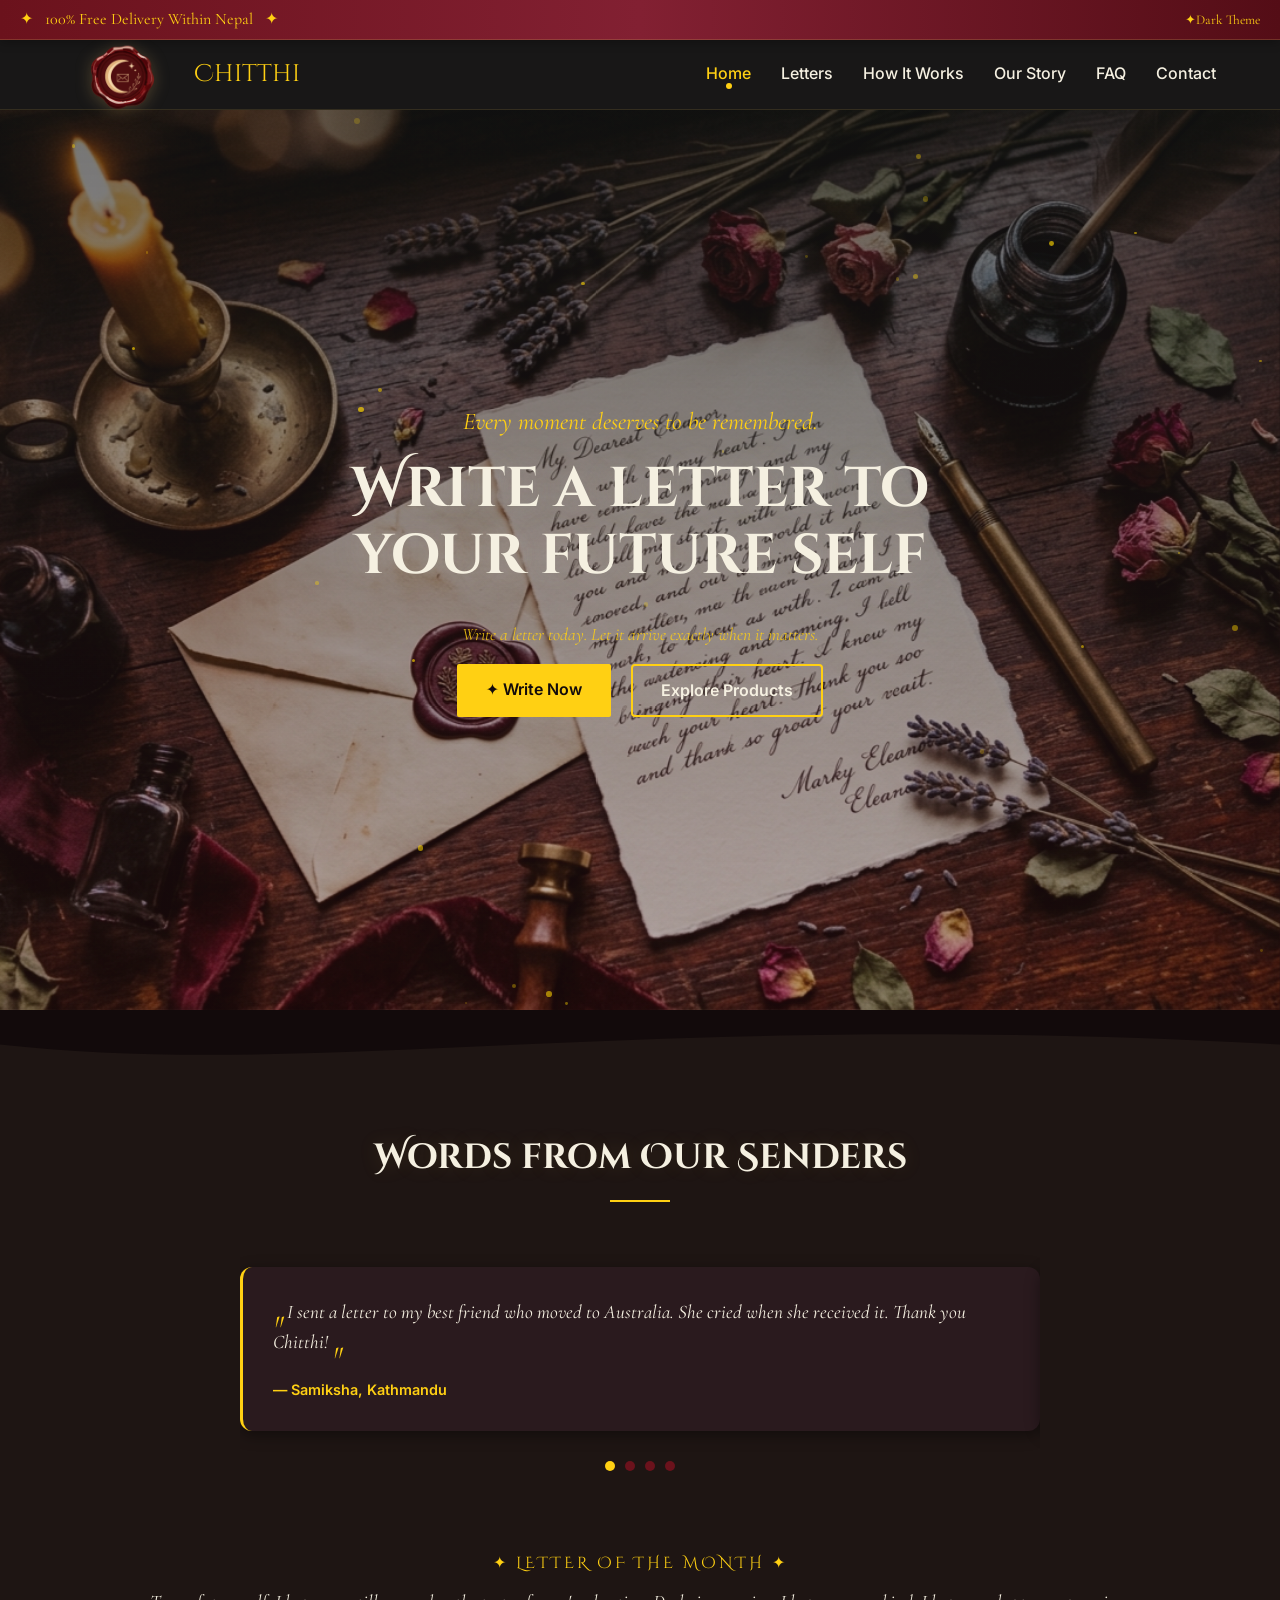
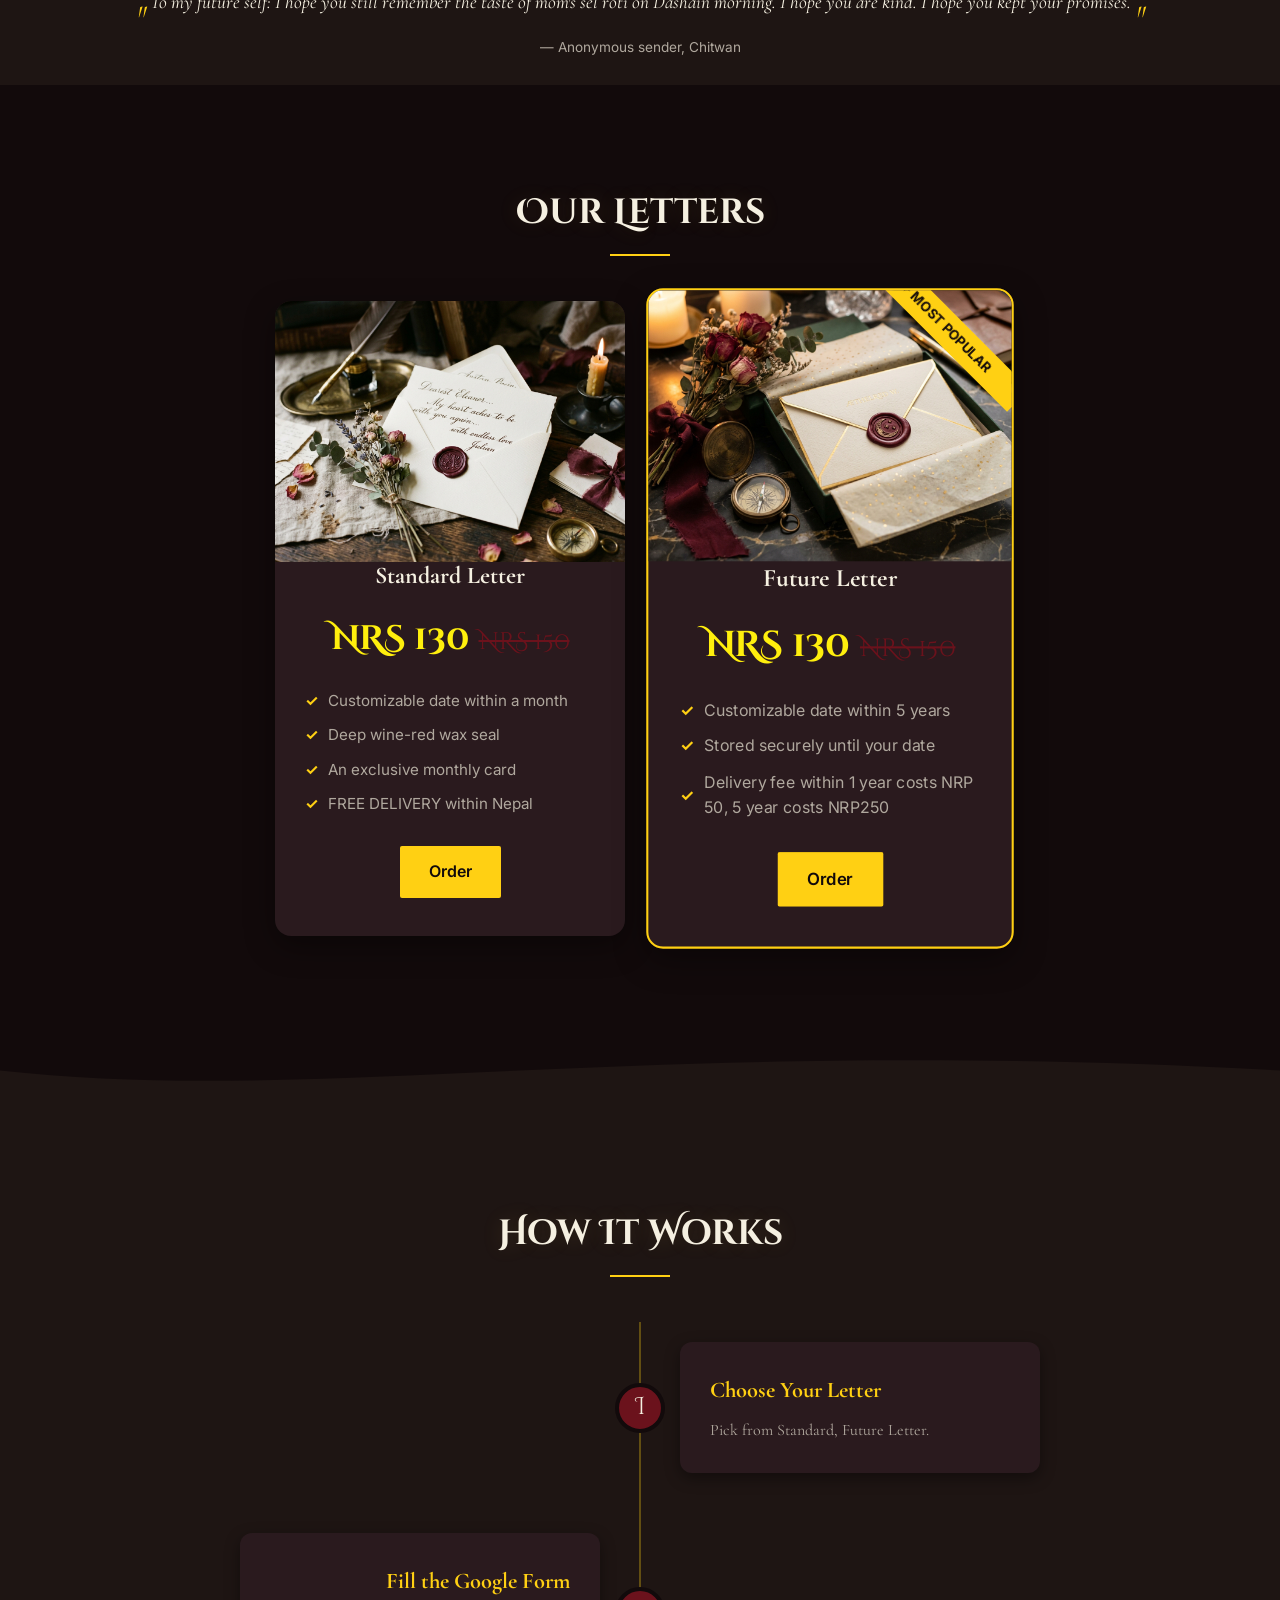
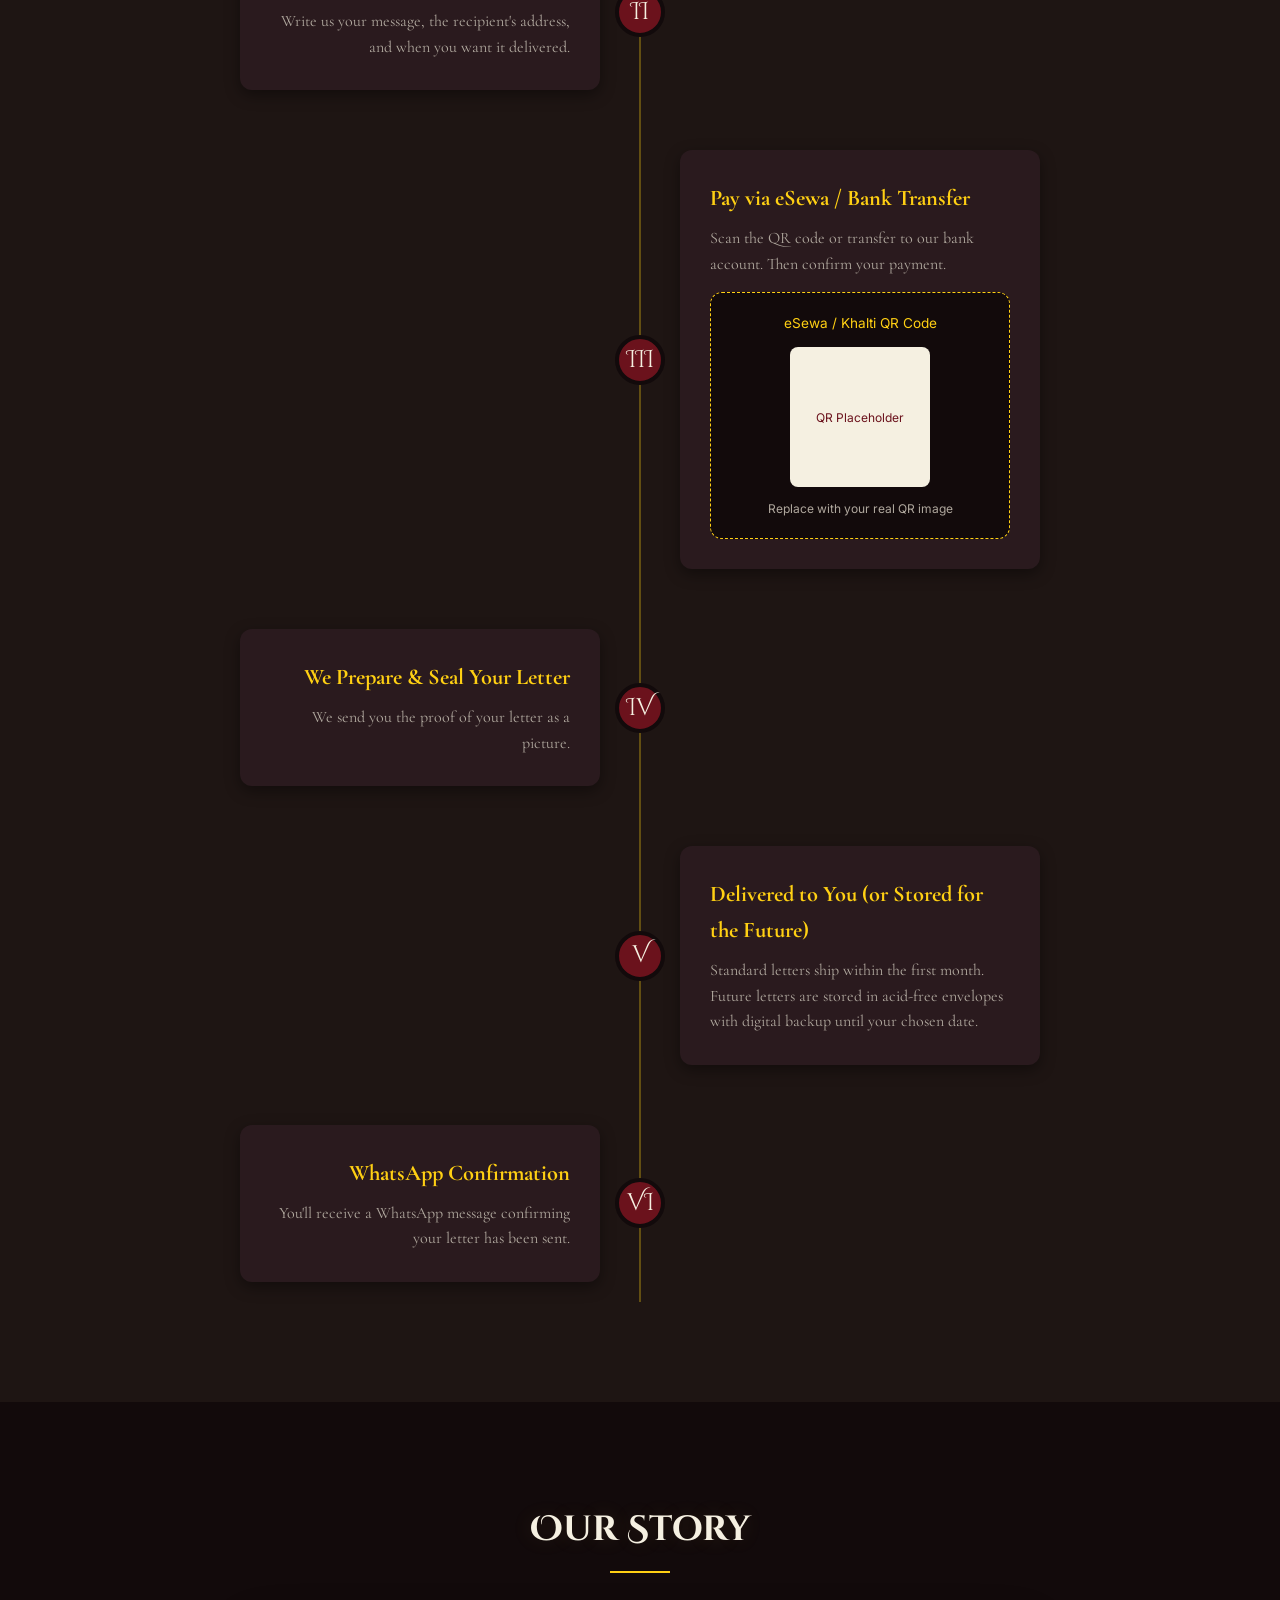
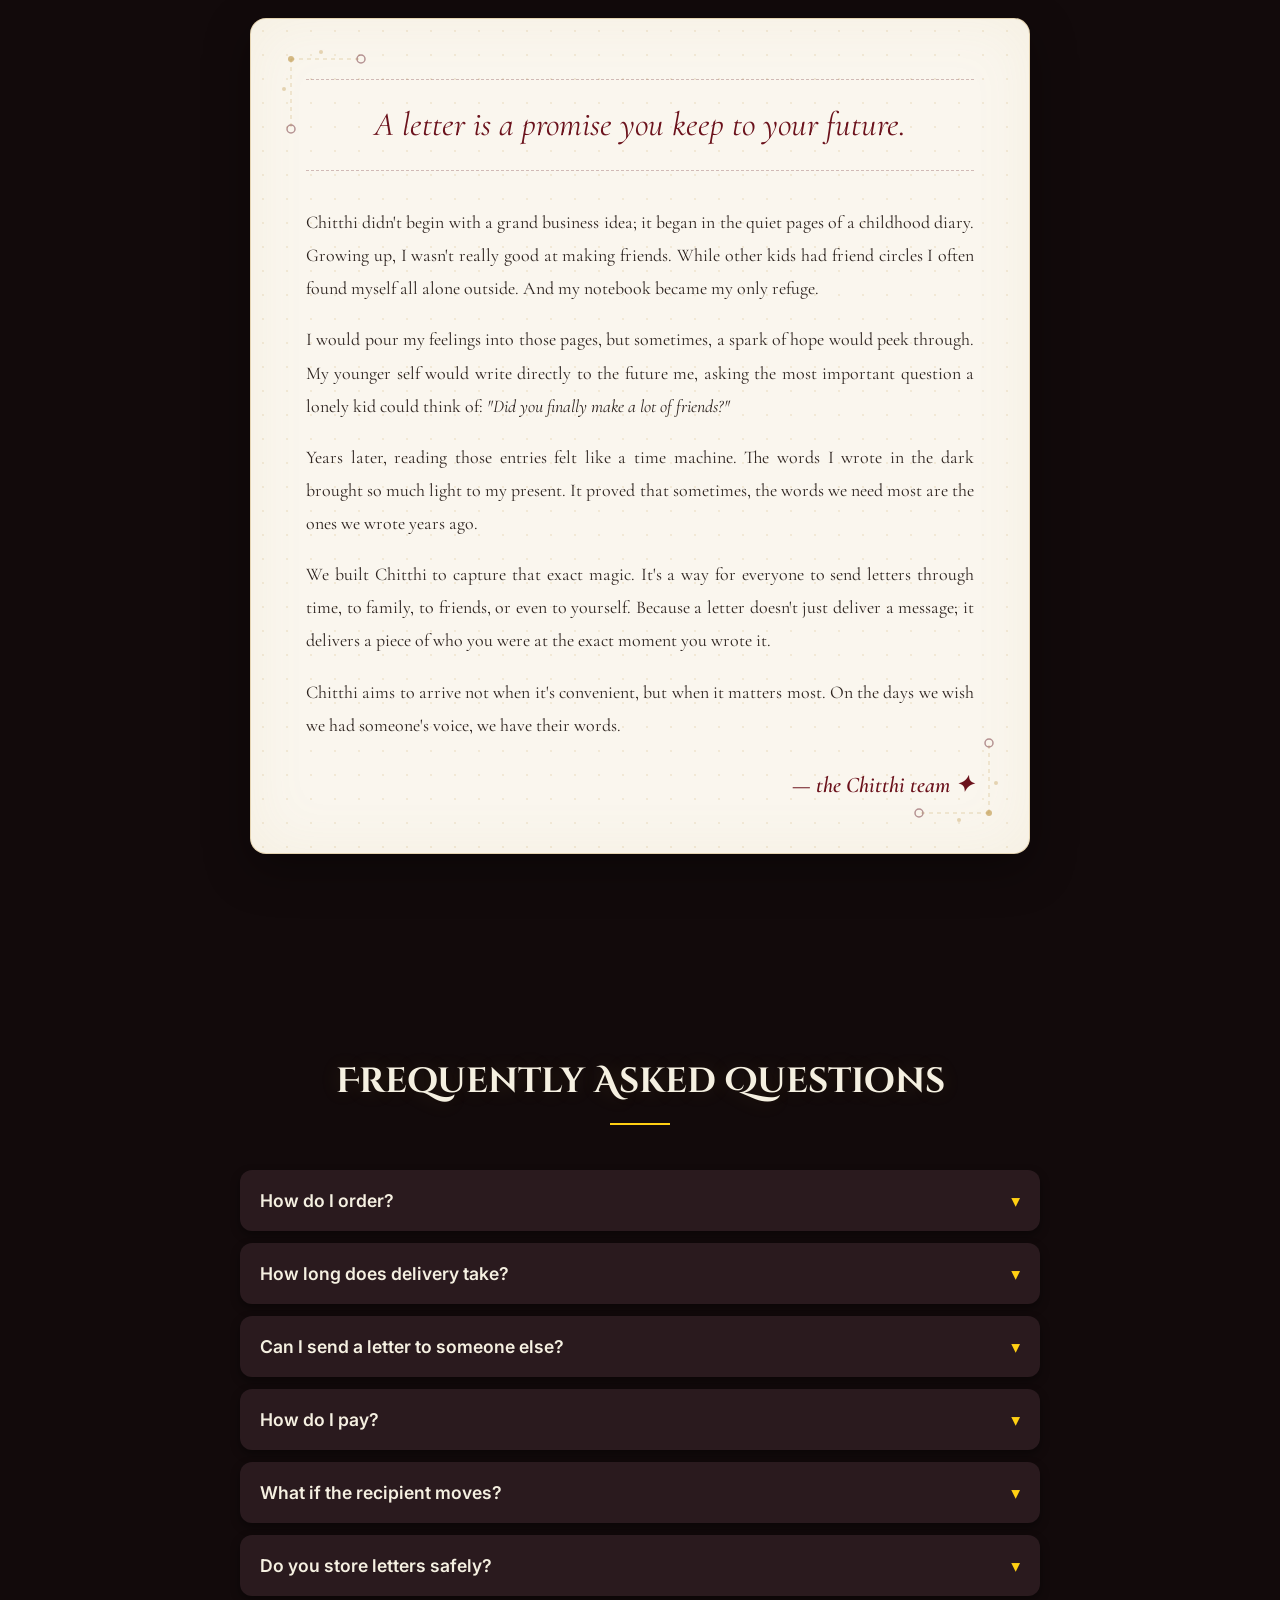
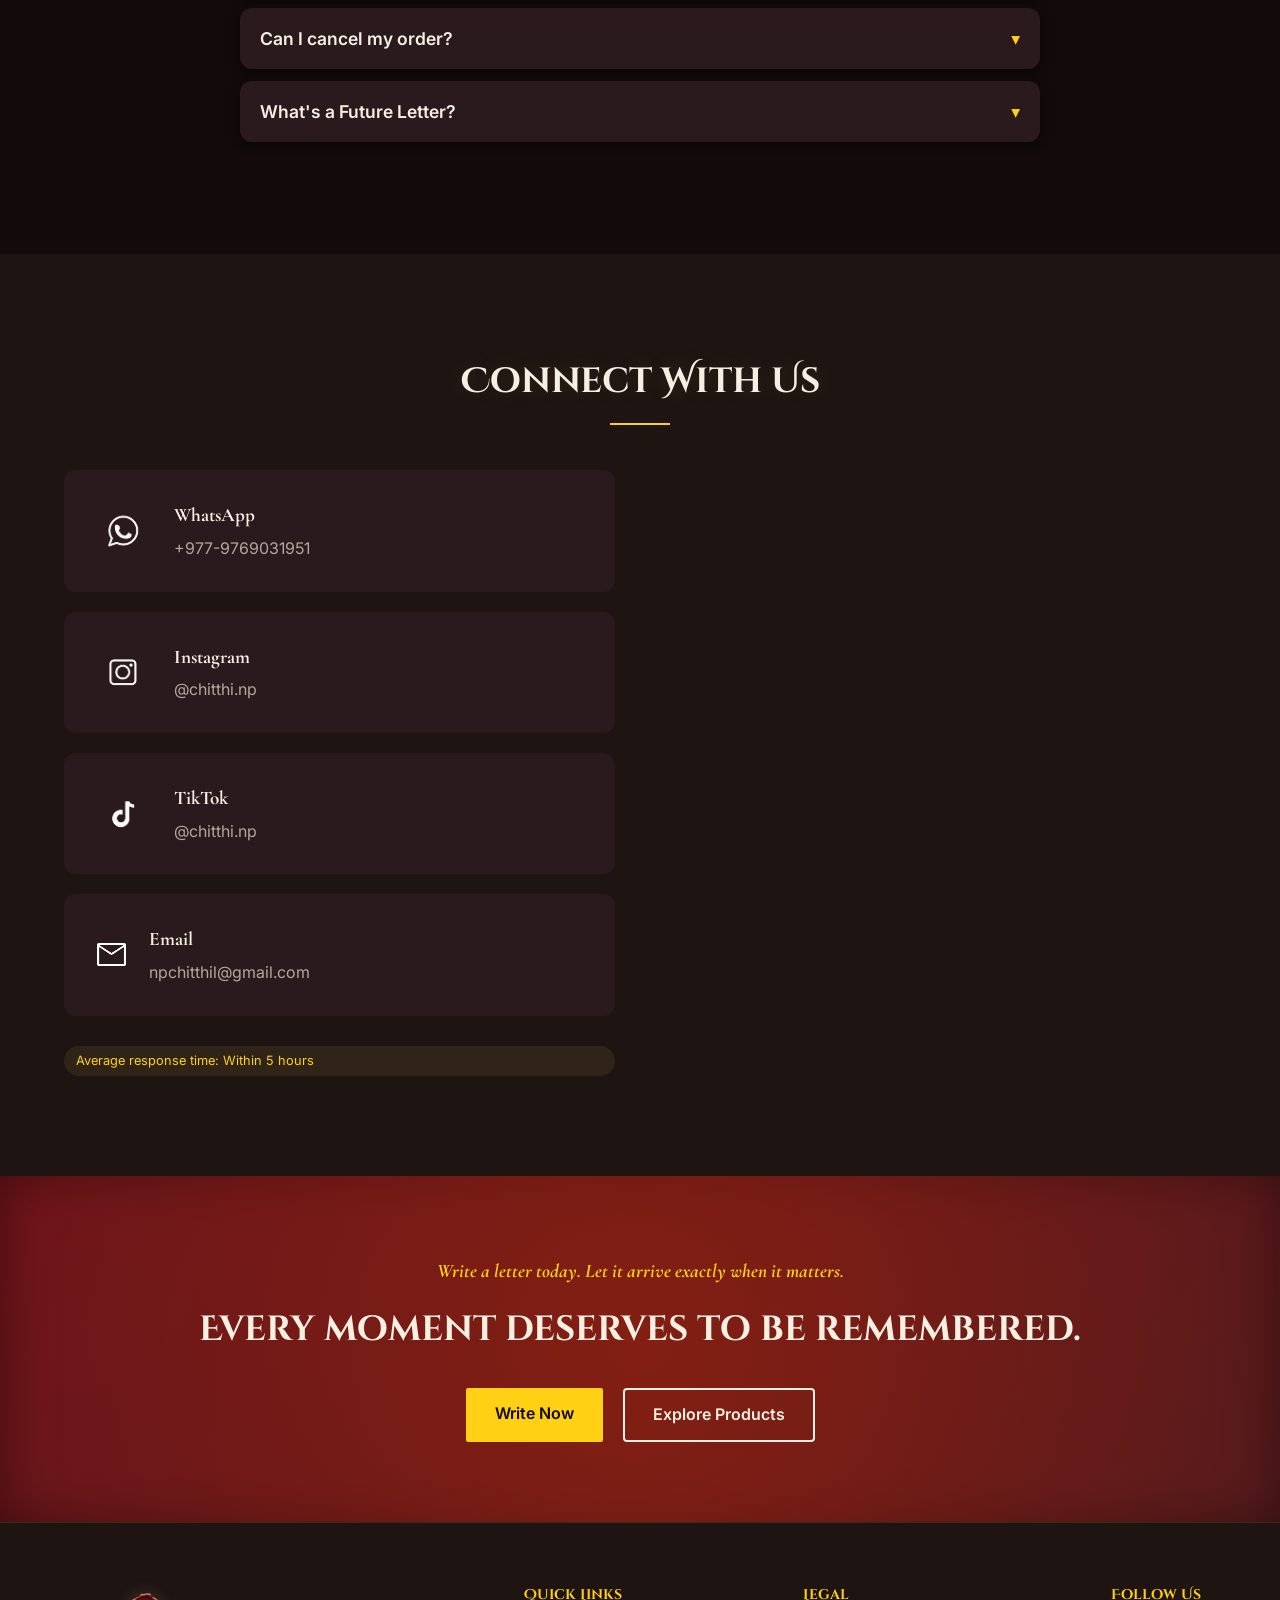
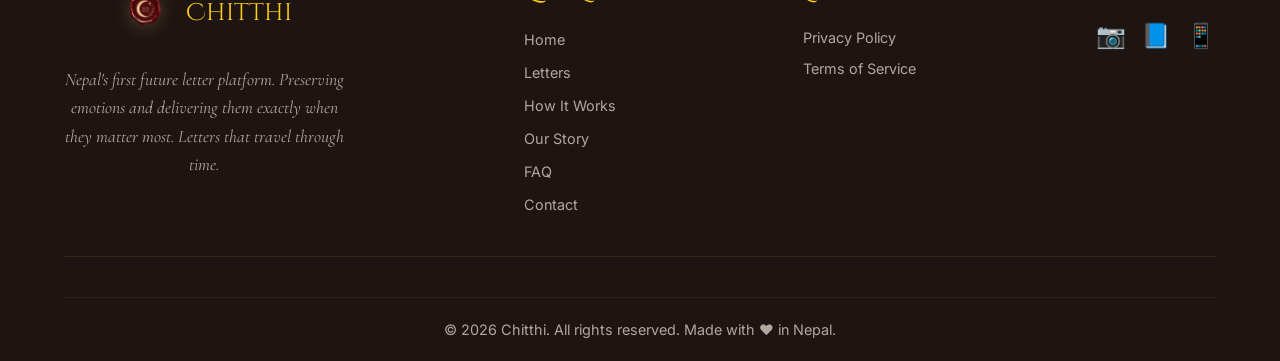
==== index.html @ b4c86dd4 "4th" ====
<!DOCTYPE html>
<html lang="en">
<head>
    <meta charset="UTF-8">
    <meta name="viewport" content="width=device-width, initial-scale=1.0">
    <meta name="description" content="Chitthi — Write a letter to your future self. Handcrafted, wax-sealed letters delivered across Nepal. Standard, future, and premium letter services.">
    <meta name="keywords" content="Chitthi, Nepal, handwritten letters, future letters, wax seal, letter delivery, Kathmandu">
    <meta name="author" content="Chitthi — Team Manka Kura">
    <meta property="og:title" content="Chitthi — Letters That Travel Through Time">
    <meta property="og:description" content="Write a letter to your future self. Handcrafted, wax-sealed letters delivered across Nepal.">
    <meta property="og:type" content="website">
    <title>Chitthi — Letters That Travel Through Time</title>
    <link rel="icon" type="image/png" href="images/icon.png">
    <link rel="stylesheet" href="style.css">
</head>
<body data-theme="dark">

    <!-- ========================================
         ANNOUNCEMENT BAR
         ======================================== -->
    <div class="announcement-bar">
        <div class="delivery-banner">
             <span>✦ &nbsp; 100% Free Delivery Within Nepal &nbsp; ✦</span>
            <button class="theme-toggle" aria-label="Toggle theme" style="color: var(--gold);">✦Dark Theme</button>
        </div>
    </div>

    <!-- ========================================
         NAVIGATION BAR
         ======================================== -->
    <nav class="navbar" id="navbar">
        <div class="container">
            <a href="#home" class="nav-logo">
                <img src="images/logo.png" alt="Chitthi Logo" class="logo-img" style="height: 120px; transform: translateY(10px);">
                <span>Chitthi</span>
            </a>

            <ul class="nav-links">
                <li><a href="#home" class="nav-link active"> Home</a></li>
                <li><a href="#letters" class="nav-link"> Letters</a></li>
                <li><a href="#how-it-works" class="nav-link"> How It Works</a></li>
                <li><a href="#our-story" class="nav-link"> Our Story</a></li>
               <!-- <li><a href="#events" class="nav-link"> Events</a></li> -->
                <li><a href="#faq" class="nav-link"> FAQ</a></li>
                <li><a href="#contact" class="nav-link"> Contact</a></li>
            </ul>

            <button class="hamburger" aria-label="Toggle menu">
                <span></span>
                <span></span>
                <span></span>
            </button>
        </div>
    </nav>

    <!-- Mobile Menu -->
    <div class="mobile-menu">
        <a href="#home" class="nav-link"> Home</a>
        <a href="#letters" class="nav-link"> Letters</a>
        <a href="#how-it-works" class="nav-link"> How It Works</a>
        <a href="#our-story" class="nav-link"> Our Story</a>
        <a href="#events" class="nav-link"> Events</a>
        <a href="#faq" class="nav-link"> FAQ</a>
        <a href="#contact" class="nav-link"> Contact</a>
        <a href="https://docs.google.com/forms/d/e/1FAIpQLSeXE-XlCAJ-s8slrYO87vrnRtgQpvL1gcED_u5kqwUm52nQIg/viewform?usp=header" class="btn-order" target="_blank" rel="noopener"> ORDER NOW</a>
    </div>

    <!-- ========================================
         SECTION 1: HOME / HERO
         ======================================== -->
    <section id="home" class="hero-section">
        <div class="hero-bg" style="background-image: url('images/hero_bg.jpg');"></div>
        <div class="particles"></div>
        <div class="hero-content animate-on-scroll">
            <p class="hero-subtitle" id="hero-tagline">Every moment deserves to be remembered.</p>
            <h1 class="hero-title">Write a letter to<br>your future self</h1>
            <p class="hero-subtitle" style="margin-top: 10px; font-size: 1.1rem; opacity: 0.85;">
                Write a letter today. Let it arrive exactly when it matters.
            </p>
            <div class="hero-actions">
                <a href="https://docs.google.com/forms/d/e/1FAIpQLSeXE-XlCAJ-s8slrYO87vrnRtgQpvL1gcED_u5kqwUm52nQIg/viewform?usp=header" class="btn-primary" target="_blank" rel="noopener">✦ Write Now</a>
                <a href="#letters" class="btn-secondary">Explore Products</a>
            </div>
        </div>
    </section>

    <!-- Wave Divider -->
    <div class="wave-divider">
        <svg viewBox="0 0 1440 80" preserveAspectRatio="none" xmlns="http://www.w3.org/2000/svg">
            <path d="M0,40 C360,80 720,0 1440,40 L1440,80 L0,80 Z" fill="var(--bg-secondary)" style="animation: wave-motion 8s ease-in-out infinite;"/>
        </svg>
    </div>

    <!-- ========================================
         TESTIMONIALS / SOCIAL PROOF
         ======================================== -->
    <section class="testimonials-section">
        <div class="container"> <br> <br>
            <h2 class="section-title animate-on-scroll">Words from Our Senders</h2>
            <div class="testimonial-carousel">
                <div class="carousel-track">
                    <div class="testimonial-card">
                        <p class="testimonial-quote">
                            I sent a letter to my best friend who moved to Australia. She cried when she received it. Thank you Chitthi!
                        </p>
                        <p class="testimonial-author">— Samiksha, Kathmandu</p>
                    </div>
                    <div class="testimonial-card">
                        <p class="testimonial-quote">
                            I wrote a letter to myself on my 25th birthday, to be opened when I turn 30. Knowing it's sealed and waiting gives me the most beautiful sense of hope.
                        </p>
                        <p class="testimonial-author">— Ankit, Pokhara</p>
                    </div>
                    <div class="testimonial-card">
                        <p class="testimonial-quote">
                            My grandmother can't use a phone. I sent her a handwritten letter through Chitthi and she called my mom crying tears of joy. This is priceless.
                        </p>
                        <p class="testimonial-author">— Priya, Bhaktapur</p>
                    </div>
                    <div class="testimonial-card">
                        <p class="testimonial-quote">
                            Gave my partner a sealed Future Letter as an anniversary gift — to be opened on our 10th anniversary. The most romantic thing I've ever done.
                        </p>
                        <p class="testimonial-author">— Roshan, Lalitpur</p>
                    </div>
                </div>
                <div class="carousel-dots"></div>
            </div>

            <!-- Letter of the Month -->
            <div class="letter-of-month animate-on-scroll" style="margin-top: 60px; text-align: center;">
                <p class="gold-text" style="font-family: var(--font-display); font-size: 1rem; letter-spacing: 3px; text-transform: uppercase; margin-bottom: 10px;">✦ Letter of the Month ✦</p>
                <p class="testimonial-quote">
                    To my future self: I hope you still remember the taste of mom's sel roti on Dashain morning. I hope you are kind. I hope you kept your promises.
                </p>
                <p style="font-family: var(--font-ui); font-size: 0.85rem; color: var(--text-muted); margin-top: 15px;">— Anonymous sender, Chitwan </p>
            <br>
            </div>
        </div>
    </section>

    <!-- ========================================
         SECTION 2: LETTERS / PRICING
         ======================================== -->
    <section id="letters" class="section">
        <div class="container">
            <h2 class="section-title animate-on-scroll">Our Letters</h2>
            <div class="pricing-grid">

                <!-- Standard Letter -->
                <div class="pricing-card tilt-card animate-on-scroll">
                    <div class="pricing-img">
                        <img src="images/letter_standard.jpg" alt="Standard Letter — wax-sealed envelope" loading="lazy">
                    </div>
                    <div class="pricing-body"><br>
                        <h3 class="pricing-title">Standard Letter</h3>
                        <p class="pricing-price"><span class="current-price">NRS 130</span>
        <span class="original-price">NRS 150</span></p>
                        <ul class="pricing-features">
                            <li>Customizable date within a month</li>
                            <li>Deep wine-red wax seal</li>
                            <li>An exclusive monthly card</li>
                            <li>FREE DELIVERY within Nepal</li>
                        </ul>
                        <a href="https://docs.google.com/forms/d/e/1FAIpQLSeXE-XlCAJ-s8slrYO87vrnRtgQpvL1gcED_u5kqwUm52nQIg/viewform?usp=header" class="btn-primary" target="_blank" rel="noopener"> Order </a>
                    </div>
                </div>

                <!-- Future Letter — FEATURED -->
                <div class="pricing-card featured tilt-card animate-on-scroll">
                    <span class="badge-popular">✦ Most Popular</span>
                    <div class="pricing-img">
                        <img src="images/letter_premium.jpg" alt="Future Letter — sealed with clock and hourglass" loading="lazy">
                    </div>
                    <div class="pricing-body"><br>
                        <h3 class="pricing-title">Future Letter</h3>
                        <p class="pricing-price"><span class="current-price">NRS 130</span>
        <span class="original-price">NRS 150</span></p>
                        <ul class="pricing-features">
                            <li>Customizable date within 5 years</li>
                            <li>Stored securely until your date</li>
                            <li>Delivery fee within 1 year costs NRP 50, 5 year costs NRP250</li>
                        </ul>
                        <a href="https://docs.google.com/forms/d/e/1FAIpQLSfTphD-9ga14N4Lbln6pPpmBJzSQAGEXHl5ybI_IGTFLZcdPg/viewform?usp=header" class="btn-primary" target="_blank" rel="noopener"> Order </a>
                    </div>
                </div>
            </div>
        </div>
    </section>

    <!-- Wave Divider -->
    <div class="wave-divider">
        <svg viewBox="0 0 1440 80" preserveAspectRatio="none" xmlns="http://www.w3.org/2000/svg">
            <path d="M0,40 C360,80 720,0 1440,40 L1440,80 L0,80 Z" fill="var(--bg-secondary)" style="animation: wave-motion 8s ease-in-out infinite;"/>
        </svg>
    </div>

    <!-- ========================================
         SECTION 3: HOW IT WORKS
         ======================================== -->
    <section id="how-it-works" class="section" style="background-color: var(--bg-secondary);">
        <div class="container">
            <h2 class="section-title animate-on-scroll">How It Works</h2>
            <div class="timeline-wrapper">
                <div class="timeline">

                    <div class="timeline-step animate-fade-left stagger-1">
                        <div class="step-number">I</div>
                        <div class="timeline-content">
                            <h3 class="step-title"> Choose Your Letter</h3>
                            <p class="step-desc">Pick from Standard, Future Letter.</p>
                        </div>
                    </div>

                    <div class="timeline-step animate-fade-right stagger-2">
                        <div class="step-number">II</div>
                        <div class="timeline-content">
                            <h3 class="step-title"> Fill the Google Form</h3>
                            <p class="step-desc">Write us your message, the recipient's address, and when you want it delivered.</p>
                        </div>
                    </div>

                    <div class="timeline-step animate-fade-left stagger-3">
                        <div class="step-number">III</div>
                        <div class="timeline-content">
                            <h3 class="step-title"> Pay via eSewa / Bank Transfer</h3>
                            <p class="step-desc">Scan the QR code or transfer to our bank account. Then confirm your payment.</p>
                            <div style="margin-top: 15px; padding: 20px; background: var(--bg); border: 1px dashed var(--gold); border-radius: 12px; text-align: center;">
                                <p style="font-family: var(--font-ui); font-size: 0.85rem; color: var(--gold);"> eSewa / Khalti QR Code</p>
                                <div style="width: 140px; height: 140px; margin: 12px auto; background: var(--cream); border-radius: 8px; display: flex; align-items: center; justify-content: center; color: var(--accent); font-family: var(--font-ui); font-size: 0.75rem;">
                                    QR Placeholder
                                </div>
                                <p style="font-family: var(--font-ui); font-size: 0.75rem; color: var(--text-muted);">Replace with your real QR image</p>
                            </div>
                        </div>
                    </div>

                    <div class="timeline-step animate-fade-right stagger-4">
                        <div class="step-number">IV</div>
                        <div class="timeline-content">
                            <h3 class="step-title"> We Prepare & Seal Your Letter</h3>
                            <p class="step-desc">We send you the proof of your letter as a picture.</p>
                        </div>
                    </div>

                    <div class="timeline-step animate-fade-left stagger-5">
                        <div class="step-number">V</div>
                        <div class="timeline-content">
                            <h3 class="step-title"> Delivered to You (or Stored for the Future)</h3>
                            <p class="step-desc">Standard letters ship within the first month. Future letters are stored in acid-free envelopes with digital backup until your chosen date.</p>
                        </div>
                    </div>

                    <div class="timeline-step animate-fade-right stagger-6">
                        <div class="step-number">VI</div>
                        <div class="timeline-content">
                            <h3 class="step-title"> WhatsApp Confirmation</h3>
                            <p class="step-desc">You'll receive a WhatsApp message confirming your letter has been sent.</p>
                        </div>
                    </div>

                </div>
            </div>
        </div>
    </section>

    <!-- ========================================
         SECTION 4: OUR STORY
         ======================================== -->
    <section id="our-story" class="section">
        <div class="container">
            <h2 class="section-title animate-on-scroll">Our Story</h2>
            <div class="story-content ink-reveal">
                <div class="story-paper-card">
                    <!-- Abstract Background Pattern & Line Accents -->
                    <div class="paper-dots-pattern"></div>
                    <svg class="abstract-decor top-left" width="120" height="120" viewBox="0 0 120 120" fill="none" xmlns="http://www.w3.org/2000/svg">
                        <circle cx="25" cy="25" r="3" fill="#C5A059" opacity="0.7"/>
                        <circle cx="55" cy="18" r="2" fill="#C5A059" opacity="0.4"/>
                        <circle cx="18" cy="55" r="2" fill="#C5A059" opacity="0.4"/>
                        <line x1="25" y1="25" x2="95" y2="25" stroke="#C5A059" stroke-width="1" stroke-dasharray="4 4" opacity="0.4"/>
                        <line x1="25" y1="25" x2="25" y2="95" stroke="#C5A059" stroke-width="1" stroke-dasharray="4 4" opacity="0.4"/>
                        <circle cx="95" cy="25" r="4" stroke="#722F37" stroke-width="1.5" fill="none" opacity="0.5"/>
                        <circle cx="25" cy="95" r="4" stroke="#722F37" stroke-width="1.5" fill="none" opacity="0.5"/>
                    </svg>
                    <svg class="abstract-decor bottom-right" width="120" height="120" viewBox="0 0 120 120" fill="none" xmlns="http://www.w3.org/2000/svg">
                        <circle cx="95" cy="95" r="3" fill="#C5A059" opacity="0.7"/>
                        <circle cx="65" cy="102" r="2" fill="#C5A059" opacity="0.4"/>
                        <circle cx="102" cy="65" r="2" fill="#C5A059" opacity="0.4"/>
                        <line x1="95" y1="95" x2="25" y2="95" stroke="#C5A059" stroke-width="1" stroke-dasharray="4 4" opacity="0.4"/>
                        <line x1="95" y1="95" x2="95" y2="25" stroke="#C5A059" stroke-width="1" stroke-dasharray="4 4" opacity="0.4"/>
                        <circle cx="25" cy="95" r="4" stroke="#722F37" stroke-width="1.5" fill="none" opacity="0.5"/>
                        <circle cx="95" cy="25" r="4" stroke="#722F37" stroke-width="1.5" fill="none" opacity="0.5"/>
                    </svg>

                    <p class="pull-quote">A letter is a promise you keep to your future.</p>
                    <div class="story-text">
                        <p>Chitthi didn't begin with a grand business idea; it began in the quiet pages of a childhood diary. Growing up, I wasn't really good at making friends. While other kids had friend circles I often found myself all alone outside. And my notebook became my only refuge.</p>
                        <p>I would pour my feelings into those pages, but sometimes, a spark of hope would peek through. My younger self would write directly to the future me, asking the most important question a lonely kid could think of: <em>"Did you finally make a lot of friends?"</em></p>
                        <p>Years later, reading those entries felt like a time machine. The words I wrote in the dark brought so much light to my present. It proved that sometimes, the words we need most are the ones we wrote years ago.</p>
                        <p>We built Chitthi to capture that exact magic. It's a way for everyone to send letters through time, to family, to friends, or even to yourself. Because a letter doesn't just deliver a message; it delivers a piece of who you were at the exact moment you wrote it.</p>
                        <p>Chitthi aims to arrive not when it's convenient, but when it matters most. On the days we wish we had someone's voice, we have their words.</p>
                    </div>
                    <p class="team-signature">— the Chitthi team ✦</p>
                </div>
            </div>
        </div>
    </section>

    <!-- ========================================
         SECTION 5: EVENTS
         ======================================== -->
    <!--
    <section id="events" class="section" style="background-color: var(--bg-secondary);">
        <div class="container">
            <div class="event-card animate-on-scroll">
                <span class="badge">✦ COMING SOON</span>
                <h2 class="event-title">The Swastik Letter Writing Circle</h2>
                <p style="font-family: var(--font-accent); font-style: italic; font-size: 1.15rem; color: var(--text-muted); max-width: 700px; margin: 0 auto 30px; line-height: 1.7;">
                    An intimate morning gathering in Swastik College for analog stationery enthusiasts. Bring your letter writing supplies, scrapbooks, and sit down to write physical letters to your future selves. Customized vintage envelope packets, hot wax seal gear, and locally brewed warm tea will be provided completely free of charge.
                </p>
                <p style="font-family: var(--font-display); color: var(--gold); font-size: 1.1rem; margin-bottom: 30px;">
                    EXPECTED: 23rd of August 2026
                </p>
            -->
                <!-- Countdown Timer --><!--
                <div class="countdown">
                    <div class="countdown-box">
                        <span class="countdown-num" id="countdown-days">00</span>
                        <span class="countdown-label">Days</span>
                    </div>
                    <div class="countdown-box">
                        <span class="countdown-num" id="countdown-hours">00</span>
                        <span class="countdown-label">Hours</span>
                    </div>
                    <div class="countdown-box">
                        <span class="countdown-num" id="countdown-mins">00</span>
                        <span class="countdown-label">Minutes</span>
                    </div>
                    <div class="countdown-box">
                        <span class="countdown-num" id="countdown-secs">00</span>
                        <span class="countdown-label">Seconds</span>
                    </div>
                </div> -->

                <!-- Email Capture --><!--
                <p style="font-family: var(--font-ui); color: var(--text-muted); font-size: 0.9rem; margin-top: 40px;">
                    Join the Circle — Enter your email to receive early invitations and exclusive updates.
                </p>
                <form class="email-capture" id="notify-form">
                    <input type="email" placeholder="your@email.com" required aria-label="Email for event notifications">
                    <button type="submit" class="btn-primary">Notify Me</button>
                </form>
                <p id="notify-success" style="display: none; font-family: var(--font-accent); font-style: italic; color: var(--gold); margin-top: 15px;">
                    ✦ You're on the list! We'll be in touch. ✦
                </p>
            </div>
        </div>
    </section>
-->
    <!-- ========================================
         SECTION 6: FAQ
         ======================================== -->
    <section id="faq" class="section">
        <div class="container">
            <h2 class="section-title animate-on-scroll">Frequently Asked Questions</h2>
            <div class="faq-list">

                <div class="faq-item animate-on-scroll">
                    <button class="faq-question">
                        <span>How do I order?</span>
                        <span class="faq-icon">▾</span>
                    </button>
                    <div class="faq-answer">
                        <p>Fill the Google Form with your message and recipient details → Pay via eSewa QR or Bank Transfer → We print, seal, and deliver. That's it!</p>
                    </div>
                </div>

                <div class="faq-item animate-on-scroll">
                    <button class="faq-question">
                        <span>How long does delivery take?</span>
                        <span class="faq-icon">▾</span>
                    </button>
                    <div class="faq-answer">
                        <p>Delivery is customisable! Standard letters are delivered within the 1st week to 1st month. Future Letters are stored securely and delivered on your chosen date — up to 5 years in the future.</p>
                    </div>
                </div>

                <div class="faq-item animate-on-scroll">
                    <button class="faq-question">
                        <span>Can I send a letter to someone else?</span>
                        <span class="faq-icon">▾</span>
                    </button>
                    <div class="faq-answer">
                        <p>Yes! Just fill in their name and address in the Google Form. You can send a letter to anyone in Nepal — friends, family, partners, or even a stranger you want to surprise.</p>
                    </div>
                </div>

                <div class="faq-item animate-on-scroll">
                    <button class="faq-question">
                        <span>How do I pay?</span>
                        <span class="faq-icon">▾</span>
                    </button>
                    <div class="faq-answer">
                        <p>We accept eSewa and Khalti via QR code, as well as direct bank transfers. The QR code and bank details are shown on the payment page and in the Google Form confirmation.</p>
                    </div>
                </div>

                <div class="faq-item animate-on-scroll">
                    <button class="faq-question">
                        <span>What if the recipient moves?</span>
                        <span class="faq-icon">▾</span>
                    </button>
                    <div class="faq-answer">
                        <p>You can contact us via WhatsApp to update the address within the first few days of the last week before your delivery date. We'll make sure it gets there.</p>
                    </div>
                </div>

                <div class="faq-item animate-on-scroll">
                    <button class="faq-question">
                        <span>Do you store letters safely?</span>
                        <span class="faq-icon">▾</span>
                    </button>
                    <div class="faq-answer">
                        <p>Absolutely. All Future Letters are stored in acid-free archival envelopes with a digital backup. Your letter will be preserved in pristine condition until its delivery date.</p>
                    </div>
                </div>

                <div class="faq-item animate-on-scroll">
                    <button class="faq-question">
                        <span>Can I cancel my order?</span>
                        <span class="faq-icon">▾</span>
                    </button>
                    <div class="faq-answer">
                        <p>Yes — within 24 hours of placing your order, you can cancel for a full refund. After 24 hours, cancellations are handled on a case-by-case basis. Contact us on WhatsApp.</p>
                    </div>
                </div>

                <div class="faq-item animate-on-scroll">
                    <button class="faq-question">
                        <span>What's a Future Letter?</span>
                        <span class="faq-icon">▾</span>
                    </button>
                    <div class="faq-answer">
                        <p>A Future Letter is a letter you write today that gets delivered on a specific date in the future — your birthday, graduation, wedding day, or any date that matters. We store it securely until then and deliver it right on time.</p>
                    </div>
                </div>

            </div>
        </div>
    </section>

    <!-- ========================================
         SECTION 7: CONTACT
         ======================================== -->
    <section id="contact" class="section" style="background-color: var(--bg-secondary);">
        <div class="container">
            <h2 class="section-title animate-on-scroll">Connect With Us</h2>
            <div class="contact-grid">

                <!-- Contact Cards -->
                <div class="contact-info animate-on-scroll">
                    <a href="https://wa.me/9779769031951" target="_blank" rel="noopener" class="contact-card">
                        <span class="contact-icon"><img src="images/whatsapp.png" alt="WhatsApp" style="width: 60px; height: auto;"></span>
                        <div class="contact-details">
                            <h4>WhatsApp</h4>
                            <p>+977-9769031951</p>
                        </div>
                    </a>
                    <a href="https://instagram.com/chitthi.np" target="_blank" rel="noopener" class="contact-card">
                        <span class="contact-icon"><img src="images/instagram.png" alt="Instagram" style="width: 60px; height: auto;"></span>
                        <div class="contact-details">
                            <h4>Instagram</h4>
                            <p>@chitthi.np</p>
                        </div>
                    </a>
                    <a href="https://tiktok.com/@chitthi.np" target="_blank" rel="noopener" class="contact-card">
                        <span class="contact-icon"><img src="images/tiktok.png" alt="TikTok" style="width: 60px; height: auto;"></span>
                        <div class="contact-details">
                            <h4>TikTok</h4>
                            <p>@chitthi.np</p>
                        </div>
                    </a>
                    <a href="mailto:npchitthil@gmail.com" class="contact-card">
                        <span class="contact-icon"><img src="images/email.png" alt="Email" style="width: 35px; height: 35px;"></span>
                        <div class="contact-details">
                            <h4>Email</h4>
                            <p>npchitthil@gmail.com</p>
                        </div>
                    </a>
                    <div class="response-badge">
                        <span>Average response time: Within 5 hours</span>
                    </div>
                </div>
        </div>
    </section>

<!-- CTA BAND -->
  <section class="cta-band" style="text-align: center; padding: 80px 20px; background: linear-gradient(135deg, var(--accent), #4A1A1F); position: relative; overflow: hidden;">
    <div class="container" style="position: relative; z-index: 1;">
      <h4 style="color: var(--gold); font-family: var(--font-accent); font-style: italic; font-size: 1.2rem; margin-bottom: 15px;">Write a letter today. Let it arrive exactly when it matters.</h4>
      <h2 style="font-family: var(--font-display); font-size: 2.2rem; color: var(--cream); margin-bottom: 30px;">Every moment deserves to be remembered.</h2>
      <div class="actions" style="display: flex; gap: 20px; justify-content: center; flex-wrap: wrap;">
          <a href="https://docs.google.com/forms/d/e/1FAIpQLSeXE-XlCAJ-s8slrYO87vrnRtgQpvL1gcED_u5kqwUm52nQIg/viewform?usp=header" class="btn-primary">Write Now</a>
          <a href="#letters" class="btn-secondary" style="color: var(--cream); border-color: var(--cream);">Explore Products</a>
      </div>
    </div>
  </section>

    <!-- ========================================
         FOOTER
         ======================================== -->
    <footer class="footer">
        <div class="container">
            <div class="footer-top" style="display: flex; justify-content: space-between; align-items: flex-start; gap: 40px; padding-bottom: 40px; border-bottom: 1px solid var(--glass-border); flex-wrap: wrap;">
                <div class="footer-brand" style="flex: 1; min-width: 250px;">
                    <div style="margin-bottom: 15px;">
                        <a href="#home" class="nav-logo" style="display: inline-flex; align-items: center; gap: 10px;">
                            <img src="images/logo.png" alt="Chitthi Logo" class="logo-img" style="height: 60px;">
                            <span style="font-size: 1.5rem; font-family: var(--font-display); color: var(--gold);">Chitthi</span>
                        </a>
                    </div>
                    <p style="font-family: var(--font-accent); font-style: italic; color: var(--text-muted); font-size: 1.1rem; line-height: 1.6;">
                        Nepal's first future letter platform. Preserving emotions and delivering them exactly when they matter most. Letters that travel through time.
                    </p>
                </div>

                <div class="footer-links" style="display: flex; flex-direction: column; gap: 10px;">
                    <h4 style="font-family: var(--font-display); color: var(--gold); font-size: 0.9rem; margin-bottom: 12px;">Quick Links</h4>
                    <a href="#home">Home</a>
                    <a href="#letters">Letters</a>
                    <a href="#how-it-works">How It Works</a>
                    <a href="#our-story">Our Story</a>
                    <a href="#faq">FAQ</a>
                    <a href="#contact">Contact</a>
                </div>

                <div class="footer-links">
                    <h4 style="font-family: var(--font-display); color: var(--gold); font-size: 0.9rem; margin-bottom: 12px;">Legal</h4>
                    <a href="#" data-modal="privacy">Privacy Policy</a>
                    <a href="#" data-modal="terms">Terms of Service</a>
                </div>

                <div class="footer-social">
                    <h4 style="font-family: var(--font-display); color: var(--gold); font-size: 0.9rem; margin-bottom: 12px;">Follow Us</h4>
                    <div style="display: flex; gap: 15px; justify-content: center;">
                        <a href="https://instagram.com/chitthi.np" target="_blank" rel="noopener" style="font-size: 1.5rem; color: var(--text-muted); text-decoration: none; transition: color 0.3s;">📷</a>
                        <a href="https://facebook.com/chitthi.np" target="_blank" rel="noopener" style="font-size: 1.5rem; color: var(--text-muted); text-decoration: none; transition: color 0.3s;">📘</a>
                        <a href="https://wa.me/9779769031951" target="_blank" rel="noopener" style="font-size: 1.5rem; color: var(--text-muted); text-decoration: none; transition: color 0.3s;">📱</a>
                    </div>
                </div>
            </div>

            <div class="footer-bottom">
                <p>© 2026 Chitthi. All rights reserved. Made with ♥ in Nepal.</p>
            </div>
        </div>
    </footer>

    <!-- ========================================
         MODALS
         ======================================== -->

    <!-- Privacy Policy Modal -->
    <div class="modal" id="modal-privacy">
        <div class="modal-overlay"></div>
        <div class="modal-content">
            <button class="modal-close" aria-label="Close modal">✕</button>
            <h2 style="font-family: var(--font-display); color: var(--gold); font-size: 1.5rem; margin-bottom: 20px;">Privacy Policy</h2>
            <div style="font-family: var(--font-body); line-height: 1.8; color: var(--text);">
                <p>At Chitthi, we understand that writing a letter is a deeply personal and vulnerable act. We treat your messages, recipient addresses, and contact parameters with the highest degree of respect, confidentiality, and security.</p>

                <h3 style="font-family: var(--font-display); color: var(--gold); font-size: 1rem; margin: 25px 0 10px;">What We Store</h3>
                <ul style="padding-left: 20px; margin-bottom: 15px;">
                    <li>Name, Address, Phone, Email</li>
                    <li>We <strong>DO NOT</strong> share your data with third parties</li>
                    <li>We store future letters securely in acid-free envelopes + digital backup</li>
                    <li>You can request deletion of your data at any time</li>
                </ul>

                <h3 style="font-family: var(--font-display); color: var(--gold); font-size: 1rem; margin: 25px 0 10px;">Zero-Read Policy</h3>
                <p>Our team operates under a strict Zero-Read Policy for standard and scheduled letters. The printing process is automated and handled under strict confidentiality protocols. Senders can rest assured that their personal words are not parsed, reviewed, or shared with third parties.</p>

                <h3 style="font-family: var(--font-display); color: var(--gold); font-size: 1rem; margin: 25px 0 10px;">Transactional Security</h3>
                <p>Chitthi does not collect or store your payment details. All financial transactions are completed via integrated eSewa and Khalti APIs. Your session credentials and wallet keys are securely processed directly on their encrypted servers.</p>

                <p style="margin-top: 25px; font-family: var(--font-accent); font-style: italic; color: var(--gold);">"Your letters are safe with us. We never share your data."</p>
            </div>
        </div>
    </div>

    <!-- Terms of Service Modal -->
    <div class="modal" id="modal-terms">
        <div class="modal-overlay"></div>
        <div class="modal-content">
            <button class="modal-close" aria-label="Close modal">✕</button>
            <h2 style="font-family: var(--font-display); color: var(--gold); font-size: 1.5rem; margin-bottom: 20px;">Terms of Service</h2>
            <div style="font-family: var(--font-body); line-height: 1.8; color: var(--text);">

                <h3 style="font-family: var(--font-display); color: var(--gold); font-size: 1rem; margin: 25px 0 10px;">1. Scope of Service</h3>
                <p>Chitthi is a hybrid technology and stationery platform operated by Team Manka Kura in Nepal. We provide online letter composing tools, future delivery scheduling systems, and physical printing, packaging, and shipping coordination across Nepal.</p>

                <h3 style="font-family: var(--font-display); color: var(--gold); font-size: 1rem; margin: 25px 0 10px;">2. Delivery & Scheduling Guarantee</h3>
                <p>For standard letters, we aim to deliver within the first month of purchase. For scheduled "Future Letters", we guarantee secure vault archiving of the digital draft and commit to physical doorstep dispatch in the weeks leading up to the designated date (up to a 5-year maximum).</p>

                <h3 style="font-family: var(--font-display); color: var(--gold); font-size: 1rem; margin: 25px 0 10px;">3. Word Limit & Calligraphy Surcharges</h3>
                <p>Standard letters are limited to 2,000 characters. Typing beyond this limit adds an automatic NPR 20 fee, up to a maximum of 4,000 characters total.</p>

                <h3 style="font-family: var(--font-display); color: var(--gold); font-size: 1rem; margin: 25px 0 10px;">4. Prohibited Content</h3>
                <p>Users are strictly prohibited from writing letters that contain threatening, defamatory, harassing, or illegal content. We reserve the right to flag and cancel any order that violates local laws of Nepal, without issuing a refund.</p>
            </div>
        </div>
    </div>

    <script src="script.js"></script>
</body>
</html>
---- style.css ----
@import url('https://fonts.googleapis.com/css2?family=Cinzel+Decorative:wght@700&family=Cormorant+Garamond:ital,wght@0,400;0,600;0,700;1,400;1,600&family=Inter:wght@400;500;600&display=swap');

:root {
  /* Dark Theme (Default) */
  --bg: #120A0B;
  --bg-secondary: #1E1513;
  --bg-card: #2A1A1E;
  --accent: #6B121C;
  --accent-hover: #bc2e3f;
  --gold: #ffd013;
  --gold-light: #eded5b;
  --cream: #F5F0E1;
  --text: #F5F0E1;
  --text-muted: #B0A89E;
  --rose: #D4A5A5;
  --glass-bg: rgba(26, 26, 26, 0.85);
  --glass-border: rgba(201, 168, 76, 0.15);
  --shadow: rgba(0,0,0,0.4);

  /* Fonts */
  --font-display: 'Cinzel Decorative', serif;
  --font-accent: 'Cormorant Garamond', Georgia, serif;
  --font-body: Georgia, 'Cormorant Garamond', serif;
  --font-ui: 'Inter', system-ui, sans-serif;
}

[data-theme='light'] {
  --bg: #E8E4D9;
  --bg-secondary: #FFFDF7;
  --bg-card: #FFFFFF;
  --accent: #6B121C;
  --accent-hover: #5C2630;
  --gold: #C9A84C;
  --gold-light: #B8973E;
  --cream: #F5F0E1;
  --text: #2C2C2C;
  --text-muted: #6B6560;
  --rose: #D4A5A5;
  --glass-bg: rgba(232, 228, 217, 0.9);
  --glass-border: rgba(114, 47, 55, 0.15);
  --shadow: rgba(0,0,0,0.1);
}

/* =========================================
   RESETS & GLOBALS
   ========================================= */
*, *::before, *::after {
  box-sizing: border-box;
  margin: 0;
  padding: 0;
}

html {
  scroll-behavior: smooth;
}

body {
  background-color: var(--bg);
  color: var(--text);
  font-family: var(--font-body);
  line-height: 1.6;
  overflow-x: hidden;
  transition: background-color 0.3s ease, color 0.3s ease;
}

/* Scrollbar */
::-webkit-scrollbar {
  width: 8px;
}
::-webkit-scrollbar-track {
  background: var(--bg-secondary);
}
::-webkit-scrollbar-thumb {
  background: var(--gold);
  border-radius: 4px;
}
::-webkit-scrollbar-thumb:hover {
  background: var(--gold-light);
}

/* Selection */
::selection {
  background: var(--gold);
  color: var(--bg);
}

ul {
  list-style: none;
}

a {
  text-decoration: none;
  color: inherit;
}

img {
  max-width: 100%;
  height: auto;
  display: block;
}

button {
  cursor: pointer;
  border: none;
  background: none;
  font-family: inherit;
}

body.no-scroll {
  overflow: hidden;
}

/* Form messages */
.form-msg {
  font-family: var(--font-ui);
  font-size: 0.9rem;
  margin-top: 12px;
  text-align: center;
}
.form-msg.success {
  color: #4CAF50;
}
.form-msg.error {
  color: #ef5350;
}

/* =========================================
   UTILITIES
   ========================================= */
.container {
  max-width: 1200px;
  margin: 0 auto;
  padding: 0 24px;
  width: 100%;
}

.section {
  padding: 100px 0;
}

.section-title {
  font-family: var(--font-display);
  font-size: 2.2rem;
  color: var(--text);
  text-align: center;
  margin-bottom: 60px;
  position: relative;
  text-shadow: 0 0 20px rgba(201, 168, 76, 0.15);
}

.section-title::after {
  content: '';
  position: absolute;
  bottom: -15px;
  left: 50%;
  transform: translateX(-50%);
  width: 60px;
  height: 2px;
  background-color: var(--gold);
}

.gold-text {
  color: var(--gold);
}

.btn-primary {
  background-color: var(--gold);
  color: var(--bg);
  padding: 12px 28px;
  border-radius: 2px;
  border: 1px solid transparent;
  font-family: var(--font-ui);
  font-weight: 600;
  font-size: 1rem;
  transition: all 0.3s ease;
  display: inline-block;
  text-align: center;
  animation: gold-glow 2.5s infinite;
  position: relative;
  overflow: hidden;
}

.btn-primary:hover {
  background-color: var(--gold-light);
  transform: translateY(-2px);
  box-shadow: 0 4px 12px rgba(201, 168, 76, 0.3);
}

.btn-secondary {
  background-color: transparent;
  color: var(--cream);
  padding: 12px 28px;
  border-radius: 4px;
  border: 2px solid var(--gold);
  font-family: var(--font-ui);
  font-weight: 600;
  font-size: 1rem;
  transition: all 0.3s ease;
  display: inline-block;
  text-align: center;
  animation: gold-glow 2.5s infinite;
  animation-delay: 1.25s;
  position: relative;
  overflow: hidden;
}
.btn-secondary:hover {
  background-color: var(--gold);
  color: var(--bg);
  transform: translateY(-2px);
}

.animate-on-scroll {
  opacity: 0;
  transform: translateY(30px);
  transition: opacity 0.6s ease, transform 0.6s ease;
}
.animate-on-scroll.visible {
  opacity: 1;
  transform: translateY(0);
}

/* =========================================
   ANNOUNCEMENT BAR
   ========================================= */
.delivery-banner {
  background: linear-gradient(90deg, #6B121C 0%, #822032 50%, #540D16 100%);
  height: 40px;
  transition: transform 0.3s ease, height 0.3s ease, opacity 0.3s ease;
  padding: 0 20px;
  text-align: center;
  position: relative;
  z-index: 1000;
  display: flex;
  justify-content: space-between;
  align-items: center;
  border-bottom: 1px solid rgba(197, 160, 89, 0.25);
  box-shadow: 0 2px 10px rgba(0, 0, 0, 0.3);
  color: var(--gold);
}
.delivery-banner.hidden {
  transform: translateY(-100%);
  height: 0;
  opacity: 0;
  overflow: hidden;
}
.announcement-bar{
  color: var(--gold);
}
.theme-switcher {
  background: none;
  border: 1px solid rgb(255, 251, 251);
  color: var(--gold);
  font-size: 0.7rem;
  padding: 4px 10px;
  cursor: pointer;
  border-radius: 20px;
  transition: var(--transition-smooth);
  display: flex;
  align-items: center;
  gap: 6px;
}
.theme-toggle:hover {
  border-color: var(--gold);
  transition: transform 0.3s ease;
}

[data-theme='light'] .theme-toggle::before {
  transform: translateX(20px);
}

/* =========================================
   NAVBAR
   ========================================= */
.navbar {
  position: sticky;
  top: 0;
  width: 100%;
  height: 70px;
  background-color: var(--glass-bg);
  backdrop-filter: blur(20px);
  -webkit-backdrop-filter: blur(20px);
  border-bottom: 1px solid var(--glass-border);
  z-index: 90;
  transition: background-color 0.3s ease, border-color 0.3s ease;
}
.logo-img {
  height: 52px;
  width: auto;
  object-fit: contain;
  filter: drop-shadow(0 2px 8px rgba(197, 160, 89, 0.3));
  transition: var(--transition-smooth);
}
.navbar .container {
  display: flex;
  justify-content: space-between;
  align-items: center;
  height: 100%;
}

.nav-logo {
  display: flex;
  align-items: center;
  gap: 10px;
}
.nav-logo img {
  height: 45px;
}
.nav-logo span {
  font-family: var(--font-display);
  color: var(--gold);
  font-size: 1.5rem;
}

.nav-links {
  display: flex;
  gap: 30px;
  align-items: center;
}
.nav-links a {
  font-family: var(--font-ui);
  font-size: 1rem;
  color: var(--text);
  font-weight: 500;
  position: relative;
  transition: color 0.3s ease;
}
.nav-links a::after {
  content: '';
  position: absolute;
  bottom: -4px;
  left: 0;
  width: 0;
  height: 2px;
  background-color: var(--gold);
  transition: width 0.3s ease;
}
.nav-links a:hover {
  color: var(--gold);
}
.nav-links a:hover::after {
  width: 100%;
}
.nav-links a.active {
  color: var(--gold);
}
.nav-links a.active::after {
  content: '';
  position: absolute;
  bottom: -6px;
  left: 50%;
  transform: translateX(-50%);
  width: 6px;
  height: 6px;
  border-radius: 50%;
  background-color: var(--gold);
}

.btn-order {
  background-color: var(--accent);
  color: var(--cream);
  border-radius: 2px;
  padding: 10px 24px;
  font-family: var(--font-ui);
  font-weight: 600;
  font-size: 0.95rem;
  transition: all 0.3s ease;
  animation: pulse-glow 2s infinite;
}
.btn-order:hover {
  background-color: var(--accent-hover);
  transform: scale(1.05);
}

.hamburger {
  display: none;
  flex-direction: column;
  gap: 5px;
  width: 30px;
  cursor: pointer;
}
.hamburger span {
  width: 100%;
  height: 2px;
  background-color: var(--text);
  transition: all 0.3s ease;
}
.hamburger.active span:nth-child(1) {
  transform: translateY(7px) rotate(45deg);
}
.hamburger.active span:nth-child(2) {
  opacity: 0;
}
.hamburger.active span:nth-child(3) {
  transform: translateY(-7px) rotate(-45deg);
}

.mobile-menu {
  position: absolute;
  top: 70px;
  left: 0;
  width: 100%;
  background-color: var(--bg-card);
  padding: 20px 0;
  display: none;
  flex-direction: column;
  align-items: center;
  gap: 20px;
  border-bottom: 1px solid var(--glass-border);
  box-shadow: 0 10px 20px var(--shadow);
  transform-origin: top;
  animation: slideDown 0.3s ease forwards;
}
.mobile-menu.active {
  display: flex;
}

/* =========================================
   HERO SECTION
   ========================================= */
#home {
  height: 100vh;
  min-height: 600px;
  position: relative;
  display: flex;
  align-items: center;
  justify-content: center;
  text-align: center;
  overflow: hidden;
}
.hero-bg {
  position: absolute;
  inset: 0;
  background-size: cover;
  background-position: center;
  z-index: 0;
  will-change: transform;
}
#home::before {
  content: '';
  position: absolute;
  inset: 0;
  background: linear-gradient(to bottom, rgba(26,26,26,0.6), rgba(74,26,31,0.3));
  z-index: 1;
}

.hero-content {
  position: relative;
  z-index: 2;
  max-width: 800px;
  padding: 0 20px;
}

.hero-subtitle {
  font-family: var(--font-accent);
  font-style: italic;
  font-size: 1.5rem;
  color: var(--gold);
  margin-bottom: 15px;
}

.hero-title {
  font-family: var(--font-display);
  font-size: 3.5rem;
  color: var(--cream);
  line-height: 1.2;
  margin-bottom: 30px;
}

.hero-actions {
  display: flex;
  gap: 20px;
  justify-content: center;
}

.particles {
  position: absolute;
  inset: 0;
  z-index: 1;
  pointer-events: none;
}
.particle {
  position: absolute;
  width: 4px;
  height: 4px;
  background-color: var(--gold);
  border-radius: 50%;
  opacity: 0.5;
  animation: float 4s ease-in-out infinite alternate;
}

/* =========================================
   TESTIMONIALS SECTION
   ========================================= */
.testimonials-section {
  background-color: var(--bg-secondary);
}

.testimonial-carousel {
  overflow: hidden;
  position: relative;
  padding: 20px 0;
  max-width: 800px;
  margin: 0 auto;
}

.carousel-track {
  display: flex;
  transition: transform 0.5s ease;
}

.testimonial-card {
  background-color: var(--bg-card);
  border-left: 3px solid var(--gold);
  border-radius: 12px;
  padding: 30px;
  min-width: 100%;
  flex: 0 0 100%;
  box-sizing: border-box;
  box-shadow: 0 4px 15px var(--shadow);
}

.testimonial-quote {
  font-family: var(--font-accent);
  font-style: italic;
  font-size: 1.2rem;
  color: var(--text);
  margin-bottom: 20px;
}
.testimonial-quote::before {
  content: '"';
  color: var(--gold);
  font-size: 2rem;
  line-height: 0;
  vertical-align: bottom;
}
.testimonial-quote::after {
  content: '"';
  color: var(--gold);
  font-size: 2rem;
  line-height: 0;
  vertical-align: bottom;
}

.testimonial-author {
  font-family: var(--font-ui);
  font-size: 0.9rem;
  color: var(--gold);
  font-weight: 600;
}

.carousel-dots {
  display: flex;
  justify-content: center;
  gap: 10px;
  margin-top: 30px;
}
.dot {
  width: 10px;
  height: 10px;
  border-radius: 50%;
  background-color: var(--accent);
  cursor: pointer;
  transition: background-color 0.3s ease;
}
.dot.active {
  background-color: var(--gold);
}

/* =========================================
   LETTERS / PRICING SECTION
   ========================================= */
.pricing-grid {
  display: flex;
  gap: 30px;
  justify-content: center;
  align-items: center;
}

.current-price {
  font-size: 34px;
  font-weight: 700;
  color: #ffef0d; /* Vibrant red to catch attention */
}

        /* The original crossed-out price */
.original-price {
  font-size: 24px;
  font-weight: 400;
  color: #6B121C;
  text-decoration: line-through;
}

.pricing-card {
  background-color: var(--bg-card);
  border-radius: 16px;
  overflow: hidden;
  flex: 1;
  max-width: 350px;
  box-shadow: 0 10px 30px var(--shadow);
  transition: transform 0.3s ease, box-shadow 0.3s ease;
  position: relative;
}
.pricing-card:hover {
  transform: translateY(-8px);
  box-shadow: 0 15px 40px var(--shadow);
}

.pricing-img {
  width: 100%;
  height: 200px;
  object-fit: cover;
}

.pricing-body {
  padding: 30px;
  text-align: center;
}

.pricing-title {
  font-family: var(--font-accent);
  font-size: 1.5rem;
  color: var(--text);
  margin-bottom: 10px;
}

.pricing-price {
  font-family: var(--font-display);
  font-size: 2.5rem;
  color: var(--gold);
  margin-bottom: 20px;
}

.pricing-features {
  text-align: left;
  margin-bottom: 30px;
}
.pricing-features li {
  margin-bottom: 10px;
  font-family: var(--font-ui);
  font-size: 0.95rem;
  color: var(--text-muted);
  display: flex;
  align-items: center;
  gap: 10px;
}
.pricing-features li::before {
  content: '✓';
  color: var(--gold);
  font-weight: bold;
}

.pricing-card.featured {
  transform: scale(1.05);
  border: 2px solid var(--gold);
}
.pricing-card.featured:hover {
  transform: scale(1.05) translateY(-8px);
}

.badge-popular {
  position: absolute;
  top: 20px;
  right: -35px;
  background-color: var(--gold);
  color: var(--bg);
  padding: 5px 40px;
  font-family: var(--font-ui);
  font-size: 0.8rem;
  font-weight: bold;
  transform: rotate(45deg);
  text-transform: uppercase;
}

/* =========================================
   HOW IT WORKS (TIMELINE)
   ========================================= */
.timeline-wrapper {
  position: relative;
  max-width: 800px;
  margin: 0 auto;
}

.timeline {
  position: relative;
  max-width: 800px;
  margin: 0 auto;
  padding: 20px 0;
}

.timeline::before {
  content: '';
  position: absolute;
  left: 50%;
  top: 0;
  transform: translateX(-50%);
  width: 2px;
  height: 100%;
  background-color: var(--gold);
  opacity: 0.3;
}

.timeline-step {
  display: flex;
  justify-content: space-between;
  align-items: center;
  margin-bottom: 60px;
  position: relative;
}
.timeline-step:last-child {
  margin-bottom: 0;
}

.timeline-step:nth-child(odd) {
  flex-direction: row-reverse;
}

.timeline-content {
  width: 45%;
  background-color: var(--bg-card);
  padding: 30px;
  border-radius: 12px;
  box-shadow: 0 5px 15px var(--shadow);
}

.timeline-step:nth-child(odd) .timeline-content {
  text-align: left;
}
.timeline-step:nth-child(even) .timeline-content {
  text-align: right;
}

.step-number {
  position: absolute;
  left: 50%;
  transform: translate(-50%, 0);
  width: 50px;
  height: 50px;
  background-color: var(--accent);
  color: var(--cream);
  border-radius: 50%;
  display: flex;
  align-items: center;
  justify-content: center;
  font-family: var(--font-display);
  font-size: 1.5rem;
  border: 4px solid var(--bg);
  z-index: 2;
}

.step-title {
  font-family: var(--font-accent);
  font-size: 1.4rem;
  color: var(--gold);
  margin-bottom: 10px;
}

.step-desc {
  font-family: var(--font-body);
  color: var(--text-muted);
  font-size: 1rem;
}

/* =========================================
   OUR STORY
   ========================================= */
.story-content {
  max-width: 780px;
  margin: 0 auto;
  text-align: center;
}

.story-paper-card {
  background-color: #FAF6EE;
  border: 1px solid rgba(197, 160, 89, 0.4);
  border-radius: 16px;
  padding: 50px 55px;
  position: relative;
  overflow: hidden;
  box-shadow: 0 15px 45px rgba(0, 0, 0, 0.35), inset 0 0 60px rgba(197, 160, 89, 0.08);
  text-align: left;
  transition: transform 0.3s ease, box-shadow 0.3s ease;
}

.story-paper-card:hover {
  box-shadow: 0 20px 50px rgba(0, 0, 0, 0.45), 0 0 30px rgba(201, 168, 76, 0.2);
}

.paper-dots-pattern {
  position: absolute;
  inset: 0;
  background-image: radial-gradient(rgba(197, 160, 89, 0.25) 1.5px, transparent 1.5px);
  background-size: 24px 24px;
  opacity: 0.65;
  pointer-events: none;
}

.abstract-decor {
  position: absolute;
  pointer-events: none;
  z-index: 1;
}
.abstract-decor.top-left {
  top: 15px;
  left: 15px;
}
.abstract-decor.bottom-right {
  bottom: 15px;
  right: 15px;
}

.story-paper-card .pull-quote {
  font-family: var(--font-accent);
  font-style: italic;
  font-size: 2.1rem;
  color: var(--accent);
  margin: 10px 0 35px;
  padding: 18px 0;
  text-align: center;
  border-top: 1px dashed rgba(114, 47, 55, 0.3);
  border-bottom: 1px dashed rgba(114, 47, 55, 0.3);
  position: relative;
  z-index: 2;
  animation: text-glow-pulse 4s ease-in-out infinite;
}

.story-paper-card .story-text {
  font-family: var(--font-body);
  font-size: 1.12rem;
  line-height: 1.85;
  color: #2C221E;
  margin-bottom: 25px;
  text-align: justify;
  position: relative;
  z-index: 2;
}

.story-paper-card .story-text p {
  margin-bottom: 18px;
}

.story-paper-card .team-signature {
  font-family: var(--font-accent);
  font-style: italic;
  font-size: 1.4rem;
  color: var(--accent);
  margin-top: 25px;
  text-align: right;
  font-weight: 600;
  position: relative;
  z-index: 2;
}

/* =========================================
   EVENTS
   ========================================= */
.event-card {
  background-color: var(--bg-card);
  border-radius: 20px;
  padding: 60px;
  text-align: center;
  box-shadow: 0 10px 40px var(--shadow);
  position: relative;
  overflow: hidden;
}
.event-card::before {
  content: '';
  position: absolute;
  top: 0; left: 0; right: 0; bottom: 0;
  border: 1px solid var(--glass-border);
  border-radius: 20px;
  margin: 10px;
  pointer-events: none;
}

.badge {
  display: inline-block;
  background-color: var(--gold);
  color: #1A1A1A;
  padding: 6px 16px;
  border-radius: 20px;
  font-family: var(--font-ui);
  font-size: 0.8rem;
  font-weight: bold;
  letter-spacing: 2px;
  margin-bottom: 20px;
}

.event-title {
  font-family: var(--font-display);
  font-size: 2.5rem;
  color: var(--text);
  margin-bottom: 40px;
}

.countdown {
  display: flex;
  justify-content: center;
  gap: 20px;
  margin-bottom: 50px;
}
.countdown-box {
  background-color: var(--accent);
  color: var(--cream);
  padding: 20px;
  border-radius: 12px;
  min-width: 100px;
}
.countdown-num {
  font-family: var(--font-display);
  font-size: 2.5rem;
  display: block;
}
.countdown-label {
  font-family: var(--font-ui);
  font-size: 0.9rem;
  text-transform: uppercase;
  letter-spacing: 1px;
}

.email-capture {
  display: flex;
  max-width: 500px;
  margin: 0 auto;
  gap: 10px;
}
.email-capture input {
  flex: 1;
  padding: 15px 20px;
  border-radius: 30px;
  border: 1px solid var(--glass-border);
  background-color: var(--bg);
  color: var(--text);
  font-family: var(--font-ui);
  outline: none;
}
.email-capture input:focus {
  border-color: var(--gold);
}
.email-capture button {
  border-radius: 30px;
  padding: 15px 30px;
}

/* =========================================
   FAQ
   ========================================= */
.faq-list {
  max-width: 800px;
  margin: 0 auto;
}

.faq-item {
  background-color: var(--bg-card);
  border-radius: 12px;
  margin-bottom: 12px;
  box-shadow: 0 4px 10px var(--shadow);
  overflow: hidden;
}

.faq-question {
  width: 100%;
  display: flex;
  justify-content: space-between;
  align-items: center;
  padding: 20px;
  font-family: var(--font-ui);
  font-weight: 600;
  font-size: 1.1rem;
  color: var(--text);
  text-align: left;
}
.faq-icon {
  transition: transform 0.3s ease;
  color: var(--gold);
}
.faq-item.active .faq-icon {
  transform: rotate(180deg);
}

.faq-answer {
  max-height: 0;
  overflow: hidden;
  transition: max-height 0.4s ease;
  background-color: var(--bg);
}
.faq-item.active .faq-answer {
  max-height: 300px;
}
.faq-answer p {
  padding: 0 20px 20px 20px;
  font-family: var(--font-body);
  color: var(--text-muted);
}


/* CTA Band */
.cta-band {
  padding: 80px 0;
  background: linear-gradient(135deg, #6B121C 0%, var(--color-primary) 50%, #450A12 100%);
  text-align: center;
  position: relative;
  overflow: hidden;
  box-shadow: inset 0 0 50px rgba(0,0,0,0.5);
}

.cta-band::before {
  content: "";
  position: absolute;
  top: -50%;
  left: -50%;
  width: 200%;
  height: 200%;
  background: radial-gradient(circle, rgba(132, 31, 18, 0.979) 0%, transparent 60%);
  animation: pulseGlow 6s ease-in-out infinite;
  pointer-events: none;
}

.cta-band h2 {
  font-size: clamp(1.8rem, 4vw, 2.8rem);
  color: #FAF7F2;
  margin-bottom: 24px;
}

.cta-band .actions {
  display: flex;
  gap: 1rem;
  justify-content: center;
  flex-wrap: wrap;
}

/* =========================================
   CONTACT
   ========================================= */
.contact-grid {
  display: grid;
  grid-template-columns: 1fr 1fr;
  gap: 50px;
}

.contact-info {
  display: flex;
  flex-direction: column;
  gap: 20px;
}

.contact-card {
  background-color: var(--bg-card);
  border-radius: 12px;
  padding: 30px;
  display: flex;
  align-items: center;
  gap: 20px;
  transition: box-shadow 0.3s ease;
}
.contact-card:hover {
  box-shadow: 0 0 15px rgba(201, 168, 76, 0.2);
}
.contact-icon {
  font-size: 2rem;
  color: var(--gold);
}
.contact-details h4 {
  font-family: var(--font-accent);
  font-size: 1.2rem;
  color: var(--text);
  margin-bottom: 5px;
}
.contact-details p {
  font-family: var(--font-ui);
  color: var(--text-muted);
}

.contact-form {
  display: flex;
  flex-direction: column;
  gap: 20px;
}
.form-group {
  display: flex;
  flex-direction: column;
  gap: 8px;
}
.form-group label {
  font-family: var(--font-ui);
  font-size: 0.9rem;
  color: var(--text);
}
.contact-form input,
.contact-form textarea {
  background-color: var(--bg-card);
  border: 1px solid var(--glass-border);
  padding: 15px;
  border-radius: 8px;
  color: var(--text);
  font-family: var(--font-body);
  outline: none;
  transition: border-color 0.3s ease;
}
.contact-form input:focus,
.contact-form textarea:focus {
  border-color: var(--gold);
}
.contact-form textarea {
  resize: vertical;
  min-height: 120px;
}
.response-badge {
  display: inline-block;
  background-color: rgba(201, 168, 76, 0.1);
  color: var(--gold);
  padding: 5px 12px;
  border-radius: 15px;
  font-family: var(--font-ui);
  font-size: 0.8rem;
  margin-top: 10px;
}

/* =========================================
   FOOTER
   ========================================= */
.footer {
  background-color: var(--bg-secondary);
  padding: 60px 0 20px 0;
  border-top: 1px solid var(--glass-border);
}

.footer-top {
  display: flex;
  justify-content: space-between;
  align-items: center;
  margin-bottom: 40px;
  flex-wrap: wrap;
  gap: 30px;
}

.footer-logo {
  display: flex;
  align-items: center;
  gap: 10px;
}
.footer-logo img {
  height: 50px;
}
.footer-logo div h3 {
  font-family: var(--font-display);
  color: var(--gold);
  font-size: 1.5rem;
}
.footer-logo div p {
  font-family: var(--font-accent);
  color: var(--text-muted);
  font-style: italic;
}

.footer-socials {
  display: flex;
  gap: 15px;
}
.footer-socials a {
  width: 40px;
  height: 40px;
  border-radius: 50%;
  background-color: var(--bg-card);
  display: flex;
  align-items: center;
  justify-content: center;
  color: var(--gold);
  transition: all 0.3s ease;
}
.footer-socials a:hover {
  background-color: var(--gold);
  color: var(--bg);
  transform: translateY(-3px);
}

.footer-links {
  display: flex;
  flex-direction: column;
  gap: 8px;
}
.footer-links a {
  color: var(--text-muted);
  font-family: var(--font-ui);
  font-size: 0.9rem;
  text-decoration: none;
  transition: color 0.3s ease;
  cursor: pointer;
}
.footer-links a:hover {
  color: var(--gold);
}

.footer-brand {
  text-align: center;
  max-width: 280px;
}
.footer-social {
  text-align: center;
}

.footer-bottom {
  text-align: center;
  padding-top: 20px;
  border-top: 1px solid rgba(255,255,255,0.05);
  font-family: var(--font-ui);
  font-size: 0.9rem;
  color: var(--text-muted);
}

/* =========================================
   MODALS
   ========================================= */
.modal {
  position: fixed;
  inset: 0;
  z-index: 1000;
  display: flex;
  align-items: center;
  justify-content: center;
  opacity: 0;
  pointer-events: none;
  transition: opacity 0.3s ease;
}
.modal.active {
  opacity: 1;
  pointer-events: auto;
}
.modal-overlay {
  position: absolute;
  inset: 0;
  background-color: rgba(0,0,0,0.8);
}

.modal-content {
  background-color: var(--bg-card);
  width: 90%;
  max-width: 700px;
  border-radius: 16px;
  padding: 40px;
  max-height: 80vh;
  overflow-y: auto;
  position: relative;
  transform: scale(0.9);
  transition: transform 0.3s ease;
  border: 1px solid var(--glass-border);
  z-index: 1;
}
.modal.active .modal-content {
  transform: scale(1);
}

.modal-close {
  position: absolute;
  top: 20px;
  right: 20px;
  font-size: 1.5rem;
  color: var(--text-muted);
  background: none;
  border: none;
  cursor: pointer;
  transition: color 0.3s ease;
  z-index: 2;
}
.modal-close:hover {
  color: var(--accent);
}

/* =========================================
   EFFECTS & MICRO-INTERACTIONS
   ========================================= */

/* --- Shine Sweep (Mirror Reflection) --- */
.btn-primary::after,
.btn-secondary::after,
.btn-order::after,
.pricing-card::after {
  content: '';
  position: absolute;
  top: 0;
  left: -100%;
  width: 60%;
  height: 100%;
  background: linear-gradient(
    90deg,
    transparent,
    rgba(255, 255, 255, 0.2),
    transparent
  );
  animation: shine-sweep 4s ease-in-out infinite;
  pointer-events: none;
}
.pricing-card::after {
  width: 40%;
  background: linear-gradient(
    90deg,
    transparent,
    rgba(255, 255, 255, 0.08),
    transparent
  );
  animation-duration: 6s;
}

/* --- Glow Text Effect --- */
.pull-quote {
  animation: text-glow-pulse 4s ease-in-out infinite;
}
.hero-title {
  text-shadow: 0 0 30px rgba(245, 240, 225, 0.2), 0 0 60px rgba(245, 240, 225, 0.1);
}

/* --- Card Hover Glow --- */
.pricing-card:hover {
  box-shadow: 0 15px 40px var(--shadow), 0 0 30px rgba(201, 168, 76, 0.15);
}
.contact-card:hover {
  box-shadow: 0 8px 25px var(--shadow), 0 0 20px rgba(201, 168, 76, 0.1);
}

/* --- Fade Direction Variants --- */
.animate-fade-left {
  opacity: 0;
  transform: translateX(-50px);
  transition: opacity 0.8s ease, transform 0.8s ease;
}
.animate-fade-right {
  opacity: 0;
  transform: translateX(50px);
  transition: opacity 0.8s ease, transform 0.8s ease;
}
.animate-fade-scale {
  opacity: 0;
  transform: scale(0.85);
  transition: opacity 0.8s ease, transform 0.8s ease;
}
.animate-fade-left.visible,
.animate-fade-right.visible,
.animate-fade-scale.visible {
  opacity: 1;
  transform: none;
}

/* --- Stagger Delays --- */
.stagger-1 { transition-delay: 0.1s !important; }
.stagger-2 { transition-delay: 0.2s !important; }
.stagger-3 { transition-delay: 0.3s !important; }
.stagger-4 { transition-delay: 0.4s !important; }
.stagger-5 { transition-delay: 0.5s !important; }
.stagger-6 { transition-delay: 0.6s !important; }

/* --- Float Gentle --- */
.float-gentle {
  animation: float-gentle 6s ease-in-out infinite;
}

/* --- Wave Section Dividers --- */
.wave-divider {
  position: relative;
  width: 100%;
  overflow: hidden;
  line-height: 0;
  margin: -1px 0;
}
.wave-divider svg {
  display: block;
  width: 100%;
  height: auto;
}
.wave-divider.flip {
  transform: scaleY(-1);
}

/* --- 3D Tilt Card --- */
.tilt-card {
  transform-style: preserve-3d;
  will-change: transform;
}
.tilt-card:hover .pricing-body {
  transform: translateZ(15px);
}
.tilt-card:hover .pricing-img img {
  transform: scale(1.05);
  transition: transform 0.4s ease;
}

/* --- Testimonial Fade Transition --- */
.testimonial-card {
  animation: fade-card 0.5s ease;
}

/* --- Hover Lift Universal --- */
.faq-item:hover {
  transform: translateY(-2px);
  box-shadow: 0 6px 20px var(--shadow);
  transition: all 0.3s ease;
}

/* --- Badge Float --- */
.badge {
  animation: float-gentle 3s ease-in-out infinite;
}

/* --- Step Number Pulse --- */
.step-number {
  animation: step-pulse 3s ease-in-out infinite;
}

/* --- Countdown Box Glow --- */
.countdown-box {
  transition: all 0.3s ease;
}
.countdown-box:hover {
  transform: translateY(-4px);
  box-shadow: 0 0 20px rgba(114, 47, 55, 0.5), 0 0 40px rgba(114, 47, 55, 0.2);
}

/* =========================================
   KEYFRAMES
   ========================================= */
@keyframes shimmer {
  0% { background-position: -200% center; }
  100% { background-position: 200% center; }
}

@keyframes pulse-glow {
  0% { box-shadow: 0 0 0 0 rgba(114, 47, 55, 0.4); }
  70% { box-shadow: 0 0 0 10px rgba(114, 47, 55, 0); }
  100% { box-shadow: 0 0 0 0 rgba(114, 47, 55, 0); }
}

@keyframes gold-glow {
  0% { box-shadow: 0 0 5px rgba(201, 168, 76, 0.4), 0 0 10px rgba(201, 168, 76, 0.2); }
  50% { box-shadow: 0 0 15px rgba(201, 168, 76, 0.8), 0 0 20px rgba(201, 168, 76, 0.4); }
  100% { box-shadow: 0 0 5px rgba(201, 168, 76, 0.4), 0 0 10px rgba(201, 168, 76, 0.2); }
}

@keyframes float {
  0% { transform: translateY(0); }
  100% { transform: translateY(-20px); }
}

@keyframes slideDown {
  from { opacity: 0; transform: scaleY(0); }
  to { opacity: 1; transform: scaleY(1); }
}

@keyframes shine-sweep {
  0%, 100% { left: -100%; }
  50% { left: 100%; }
}

@keyframes text-glow-pulse {
  0%, 100% { text-shadow: 0 0 10px rgba(201, 168, 76, 0.3), 0 0 20px rgba(201, 168, 76, 0.15); }
  50% { text-shadow: 0 0 25px rgba(201, 168, 76, 0.7), 0 0 50px rgba(201, 168, 76, 0.3), 0 0 80px rgba(201, 168, 76, 0.15); }
}

@keyframes float-gentle {
  0%, 100% { transform: translateY(0); }
  50% { transform: translateY(-12px); }
}

@keyframes fade-card {
  from { opacity: 0.3; transform: translateY(10px); }
  to { opacity: 1; transform: translateY(0); }
}

@keyframes step-pulse {
  0%, 100% { box-shadow: 0 0 0 0 rgba(114, 47, 55, 0.4); }
  50% { box-shadow: 0 0 0 8px rgba(114, 47, 55, 0); }
}

@keyframes wave-motion {
  0% { d: path('M0,40 C360,80 720,0 1440,40 L1440,80 L0,80 Z'); }
  50% { d: path('M0,40 C360,0 720,80 1440,40 L1440,80 L0,80 Z'); }
  100% { d: path('M0,40 C360,80 720,0 1440,40 L1440,80 L0,80 Z'); }
}

/* =========================================
   MEDIA QUERIES
   ========================================= */
/* Tablet (768px - 1024px) */
@media (max-width: 1024px) {
  .pricing-grid {
    flex-wrap: wrap;
  }
  .pricing-card {
    min-width: 300px;
  }
  .contact-grid {
    grid-template-columns: 1fr;
  }
}

/* Mobile (< 768px) */
@media (max-width: 768px) {
  .section {
    padding: 60px 0;
  }

  .story-paper-card {
    padding: 30px 22px;
  }
  .story-paper-card .pull-quote {
    font-size: 1.6rem;
    margin: 10px 0 25px;
  }
  .story-paper-card .story-text {
    font-size: 1rem;
    line-height: 1.75;
  }
  
  .nav-links {
    display: none;
  }
  .hamburger {
    display: flex;
  }
  
  .hero-title {
    font-size: 2rem;
  }
  
  .pricing-card.featured {
    transform: scale(1);
  }
  .pricing-card.featured:hover {
    transform: translateY(-8px);
  }
  
  .timeline::before {
    left: 25px;
  }
  .timeline-step {
    flex-direction: column !important;
    align-items: flex-start;
    padding-left: 70px;
  }
  .step-number {
    left: 25px;
  }
  .timeline-content {
    width: 100%;
    text-align: left !important;
  }
  
  .countdown {
    flex-wrap: wrap;
  }
  .email-capture {
    flex-direction: column;
  }
  .email-capture button {
    width: 100%;
  }
  
  .footer-top {
    flex-direction: column;
    text-align: center;
  }
}
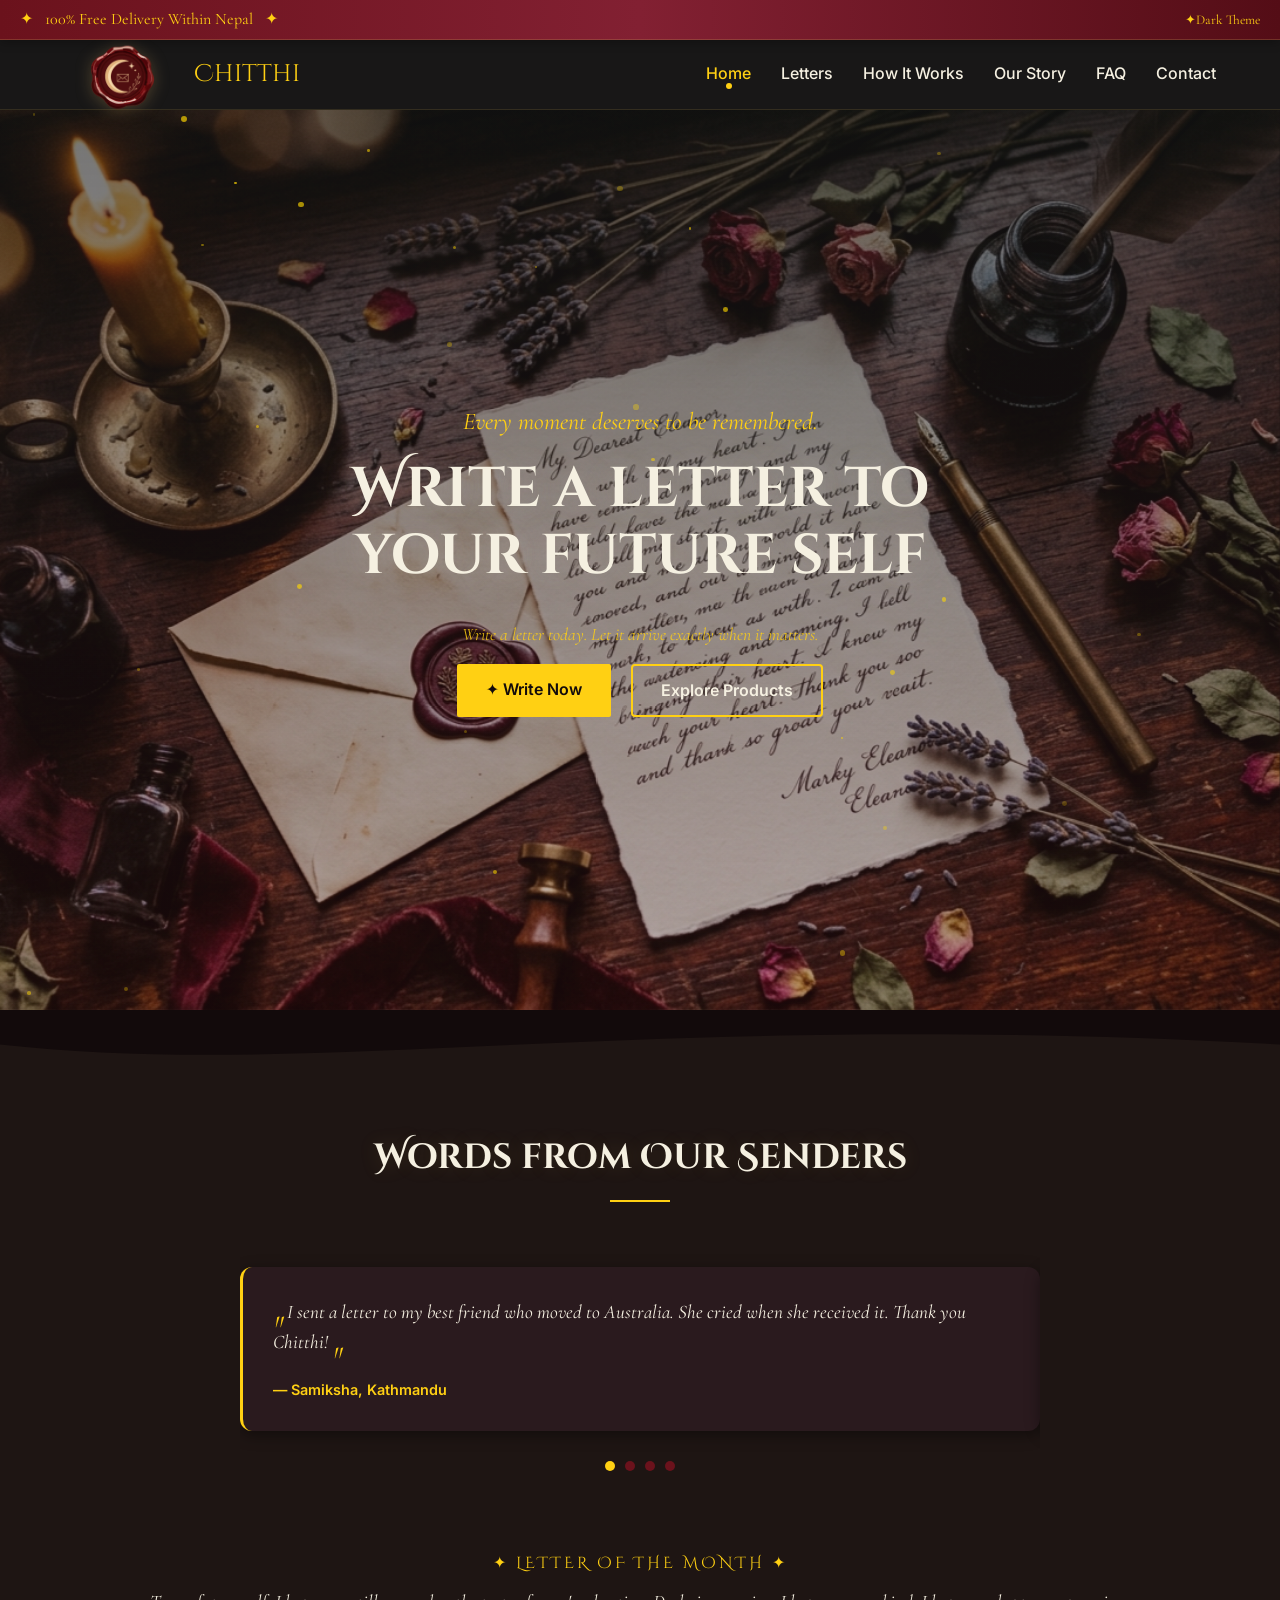
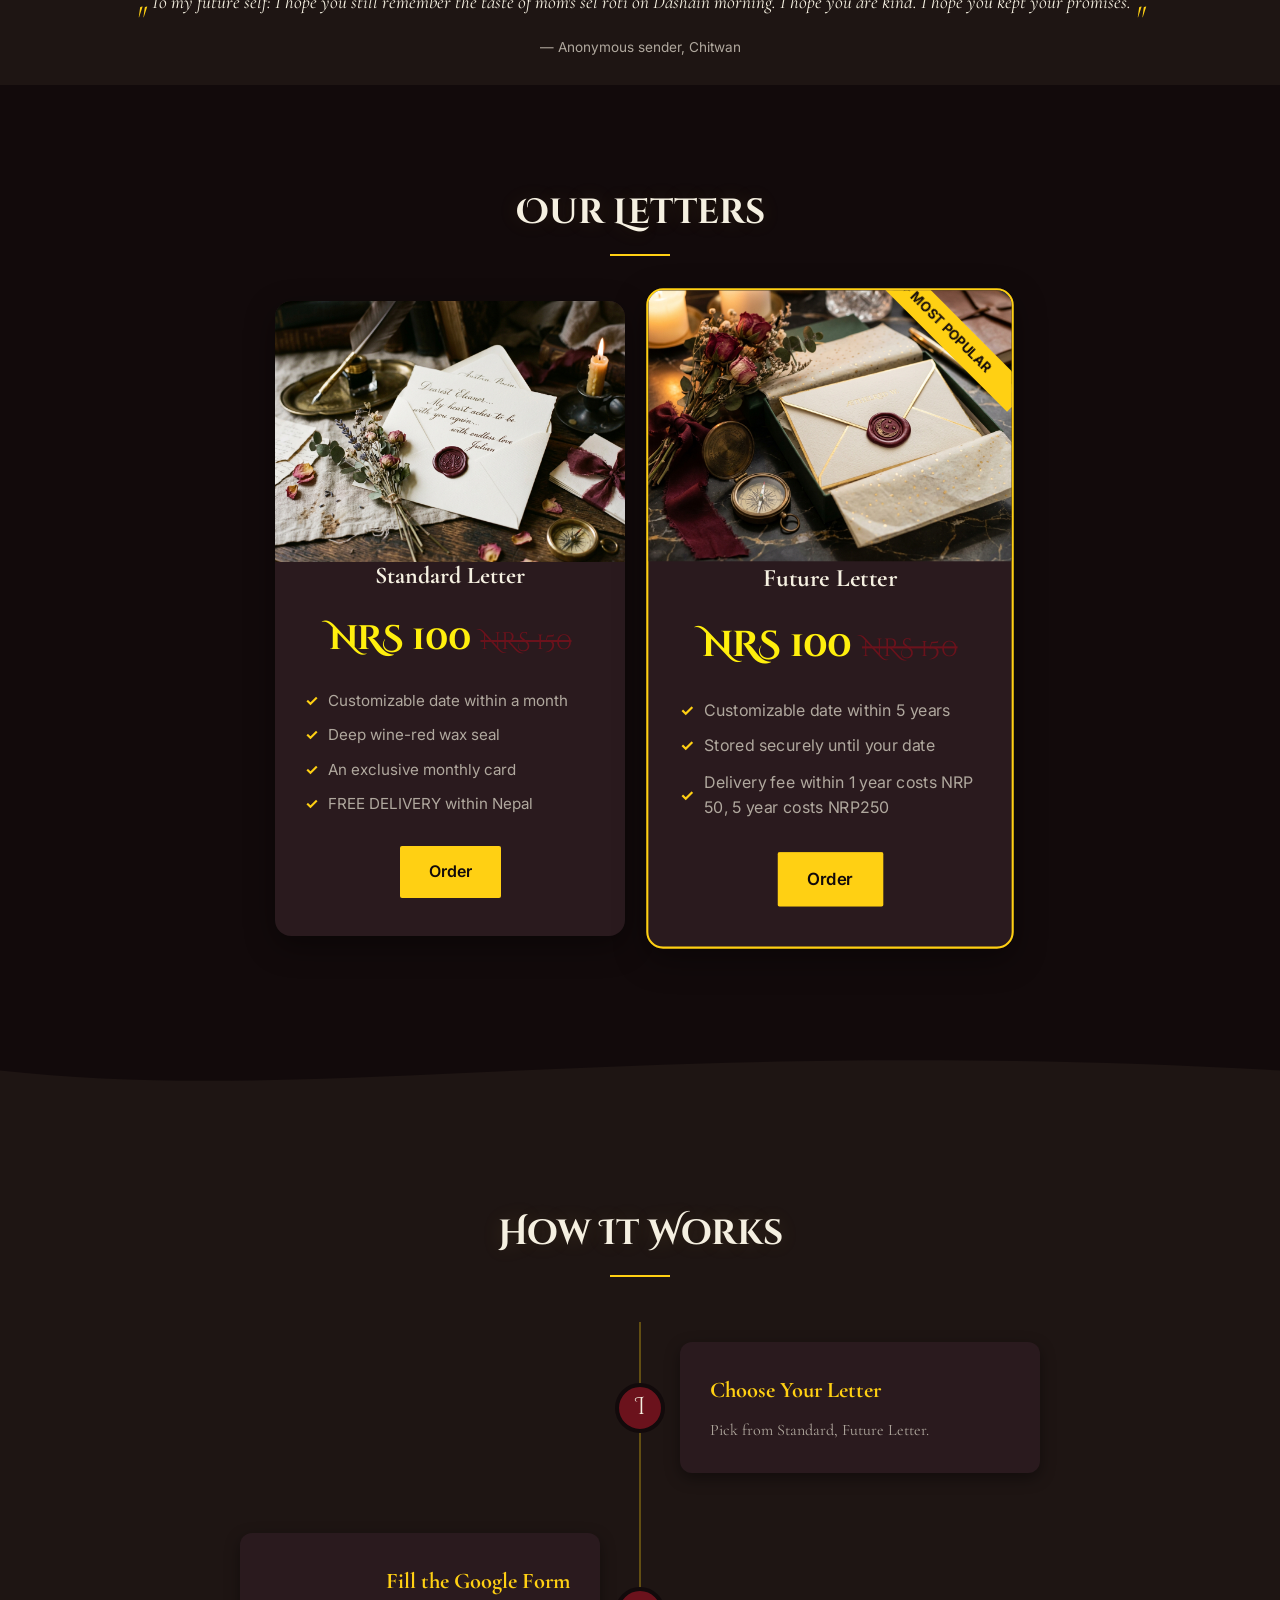
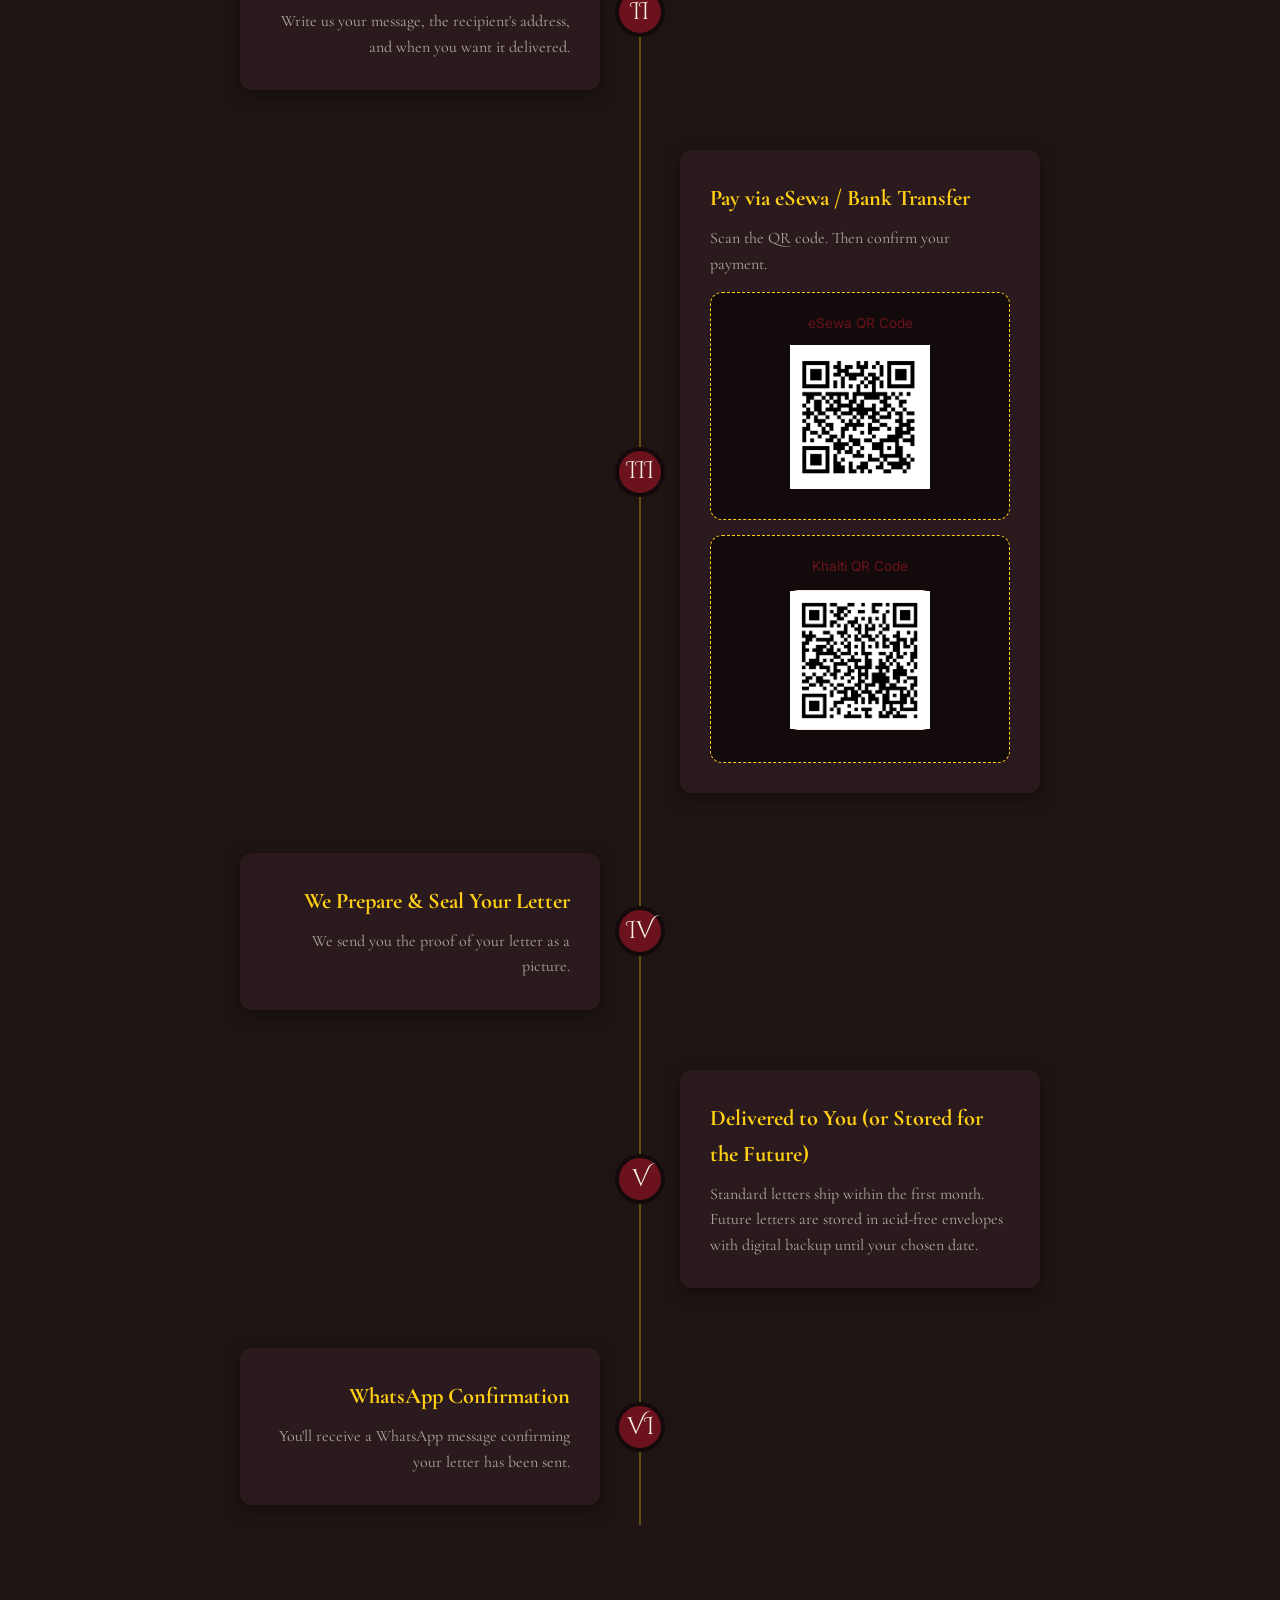
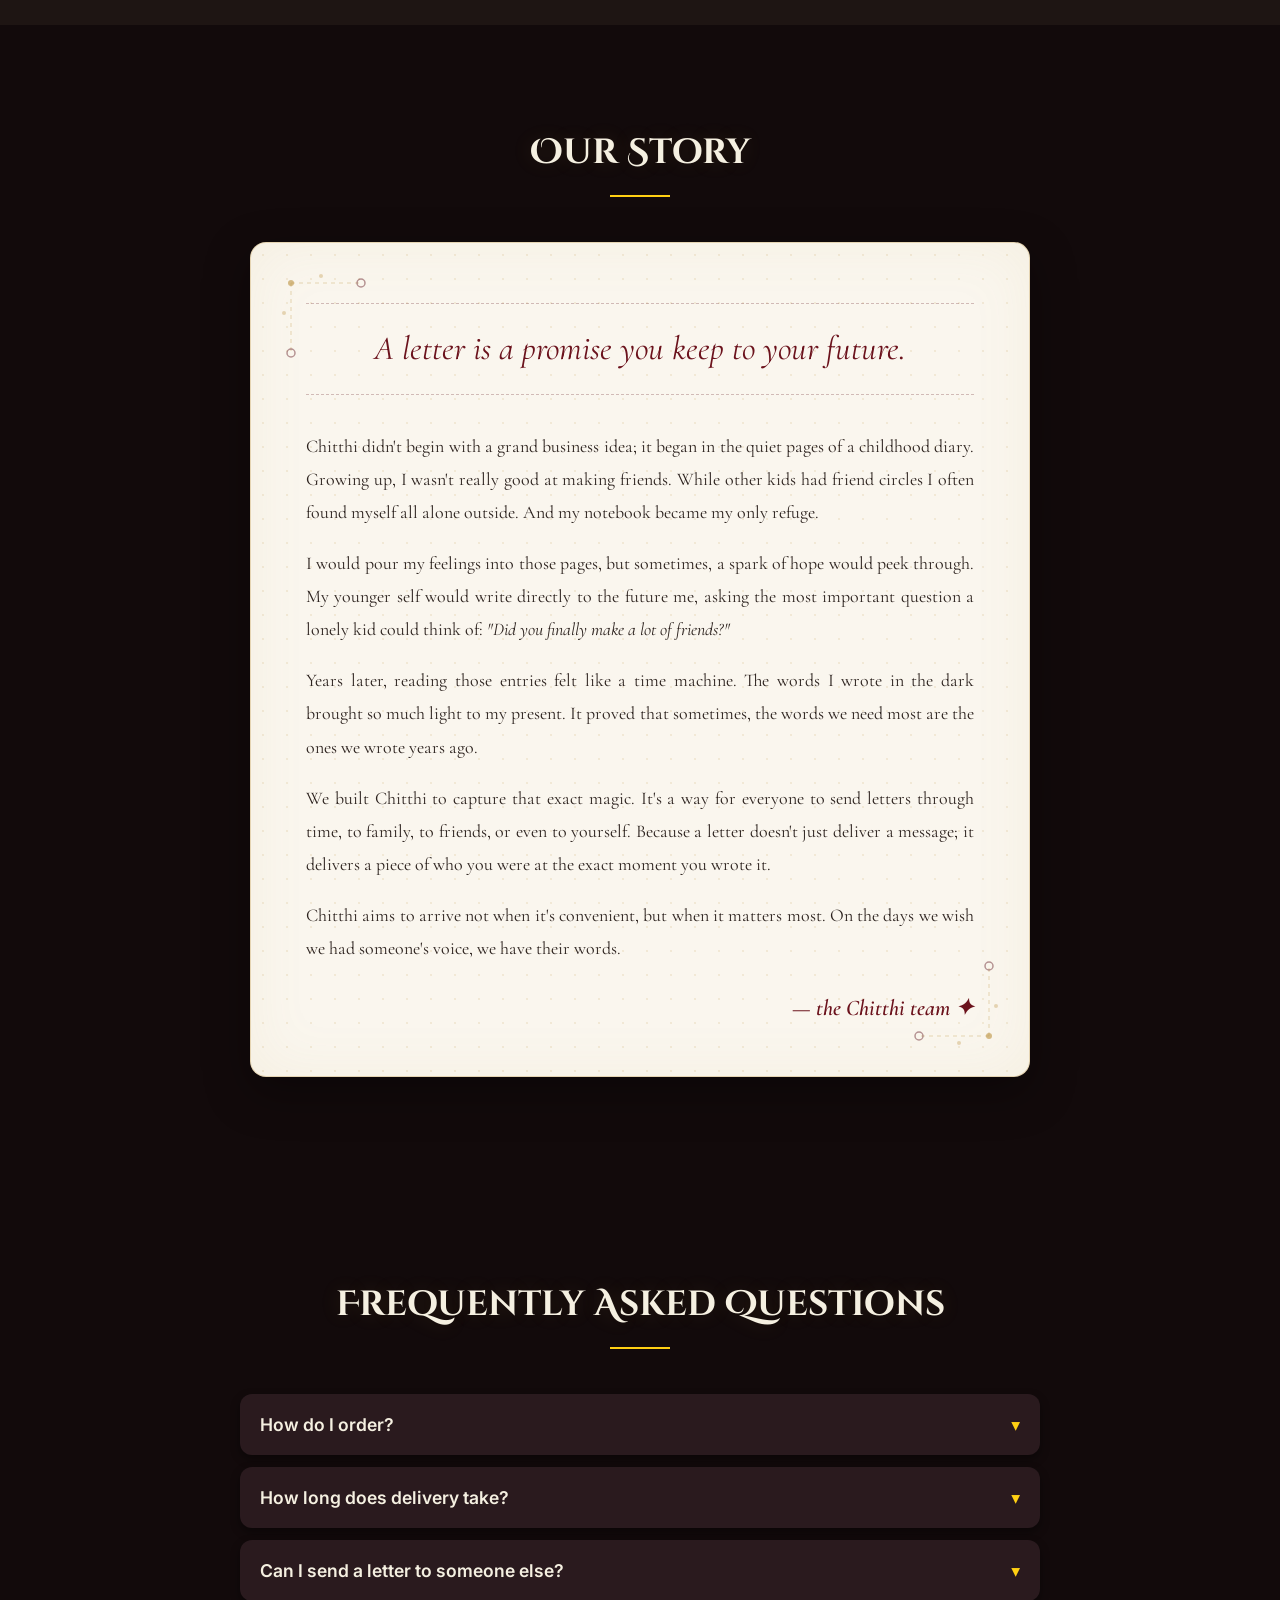
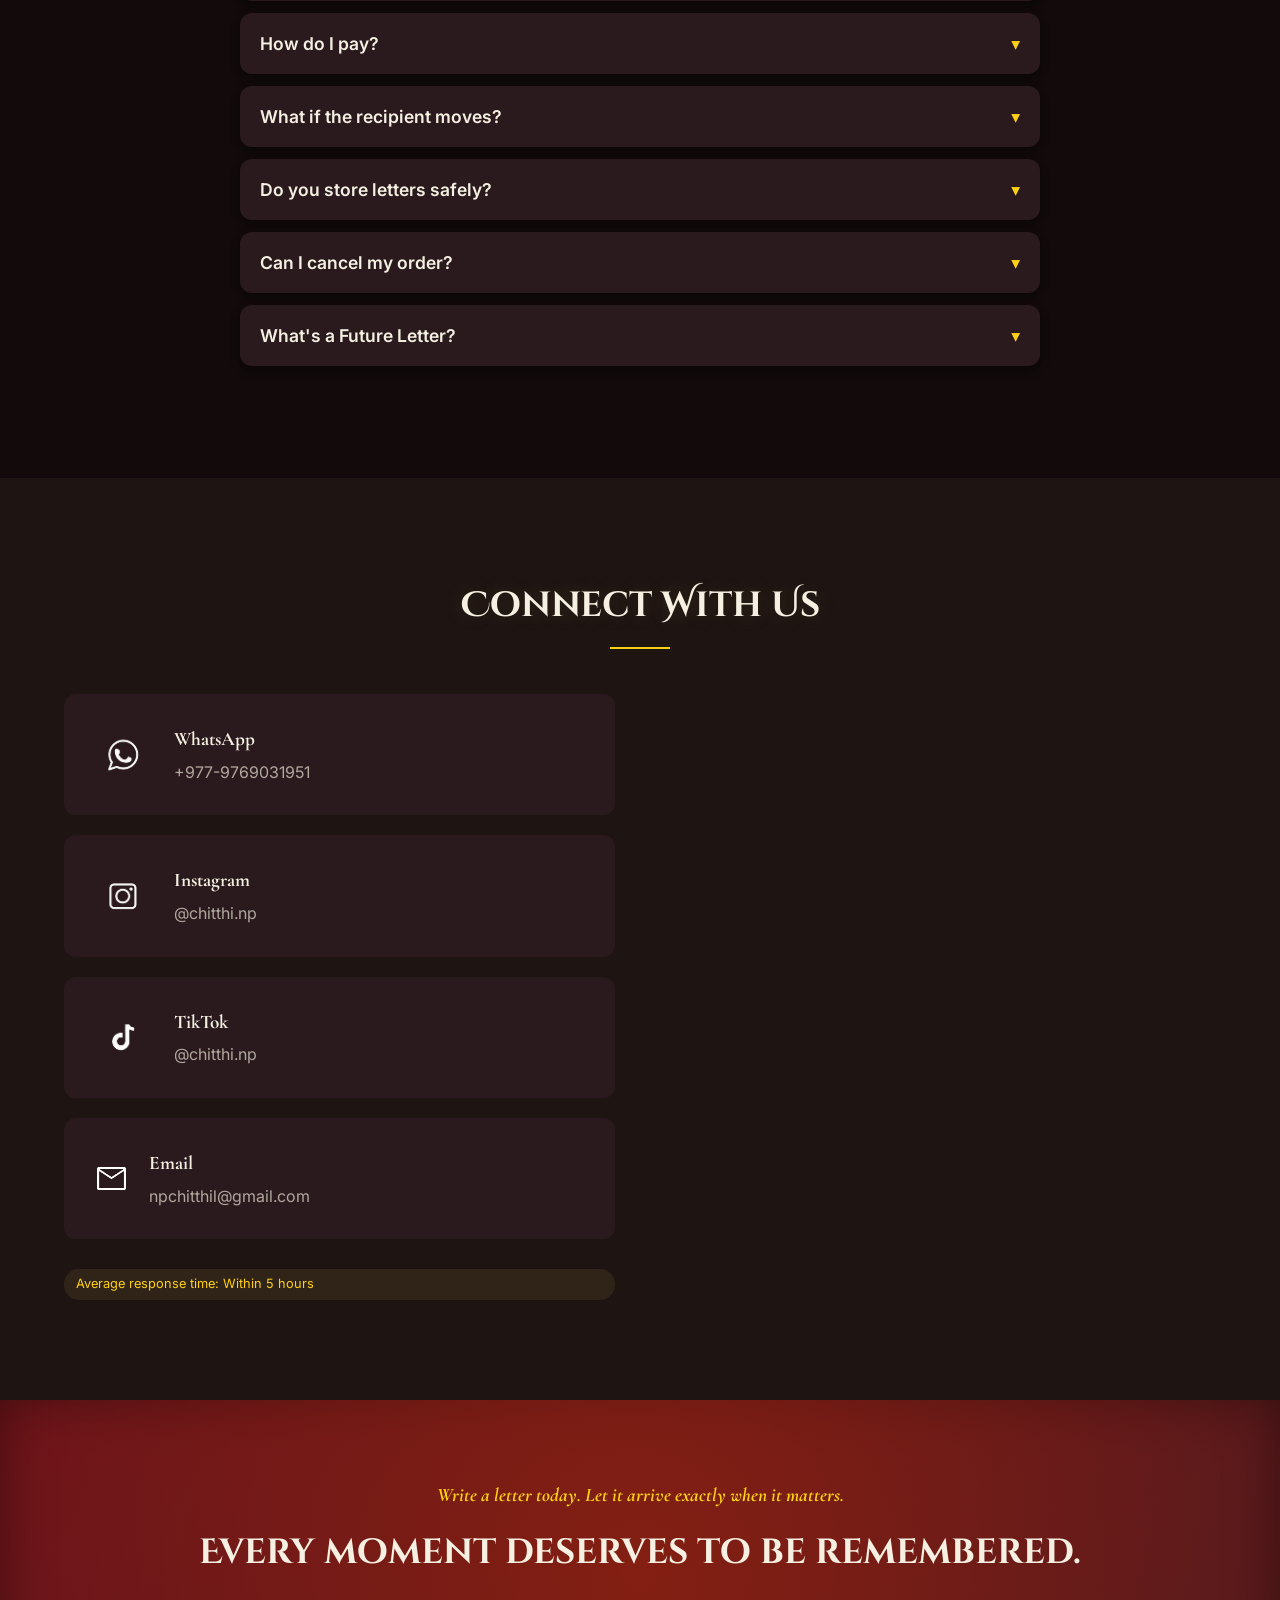
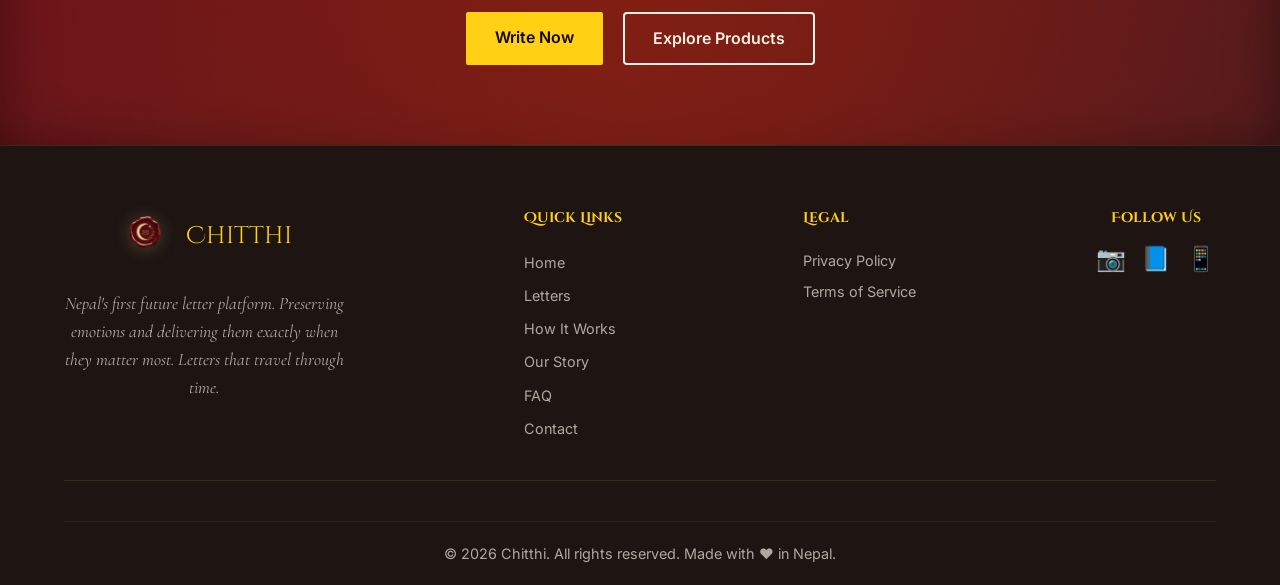
==== commit 4e9e7329: "5th" ====
--- a/index.html
+++ b/index.html
@@ -154,7 +154,7 @@
                     </div>
                     <div class="pricing-body"><br>
                         <h3 class="pricing-title">Standard Letter</h3>
-                        <p class="pricing-price"><span class="current-price">NRS 130</span>
+                        <p class="pricing-price"><span class="current-price">NRS 100</span>
         <span class="original-price">NRS 150</span></p>
                         <ul class="pricing-features">
                             <li>Customizable date within a month</li>
@@ -174,7 +174,7 @@
                     </div>
                     <div class="pricing-body"><br>
                         <h3 class="pricing-title">Future Letter</h3>
-                        <p class="pricing-price"><span class="current-price">NRS 130</span>
+                        <p class="pricing-price"><span class="current-price">NRS 100</span>
         <span class="original-price">NRS 150</span></p>
                         <ul class="pricing-features">
                             <li>Customizable date within 5 years</li>
@@ -224,13 +224,18 @@
                         <div class="step-number">III</div>
                         <div class="timeline-content">
                             <h3 class="step-title"> Pay via eSewa / Bank Transfer</h3>
-                            <p class="step-desc">Scan the QR code or transfer to our bank account. Then confirm your payment.</p>
+                            <p class="step-desc">Scan the QR code. Then confirm your payment.</p>
                             <div style="margin-top: 15px; padding: 20px; background: var(--bg); border: 1px dashed var(--gold); border-radius: 12px; text-align: center;">
-                                <p style="font-family: var(--font-ui); font-size: 0.85rem; color: var(--gold);"> eSewa / Khalti QR Code</p>
+                                <p style="font-family: var(--font-ui); font-size: 0.85rem; color: var(--accent);"> eSewa QR Code</p>
                                 <div style="width: 140px; height: 140px; margin: 12px auto; background: var(--cream); border-radius: 8px; display: flex; align-items: center; justify-content: center; color: var(--accent); font-family: var(--font-ui); font-size: 0.75rem;">
-                                    QR Placeholder
+                                 <img src="images/esewa.jpg">
                                 </div>
-                                <p style="font-family: var(--font-ui); font-size: 0.75rem; color: var(--text-muted);">Replace with your real QR image</p>
+                            </div>
+                              <div style="margin-top: 15px; padding: 20px; background: var(--bg); border: 1px dashed var(--gold); border-radius: 12px; text-align: center;">
+                                <p style="font-family: var(--font-ui); font-size: 0.85rem; color: var(--accent);"> Khalti QR Code</p>
+                                <div style="width: 140px; height: 140px; margin: 12px auto; background: var(--cream); border-radius: 8px; display: flex; align-items: center; justify-content: center; color: var(--accent); font-family: var(--font-ui); font-size: 0.75rem;">
+                                 <img src="images/khalti.jpg">
+                                </div>
                             </div>
                         </div>
                     </div>
--- a/style.css
+++ b/style.css
@@ -30,7 +30,7 @@
   --bg-card: #FFFFFF;
   --accent: #6B121C;
   --accent-hover: #5C2630;
-  --gold: #C9A84C;
+  --gold: #ffd013;
   --gold-light: #B8973E;
   --cream: #F5F0E1;
   --text: #2C2C2C;
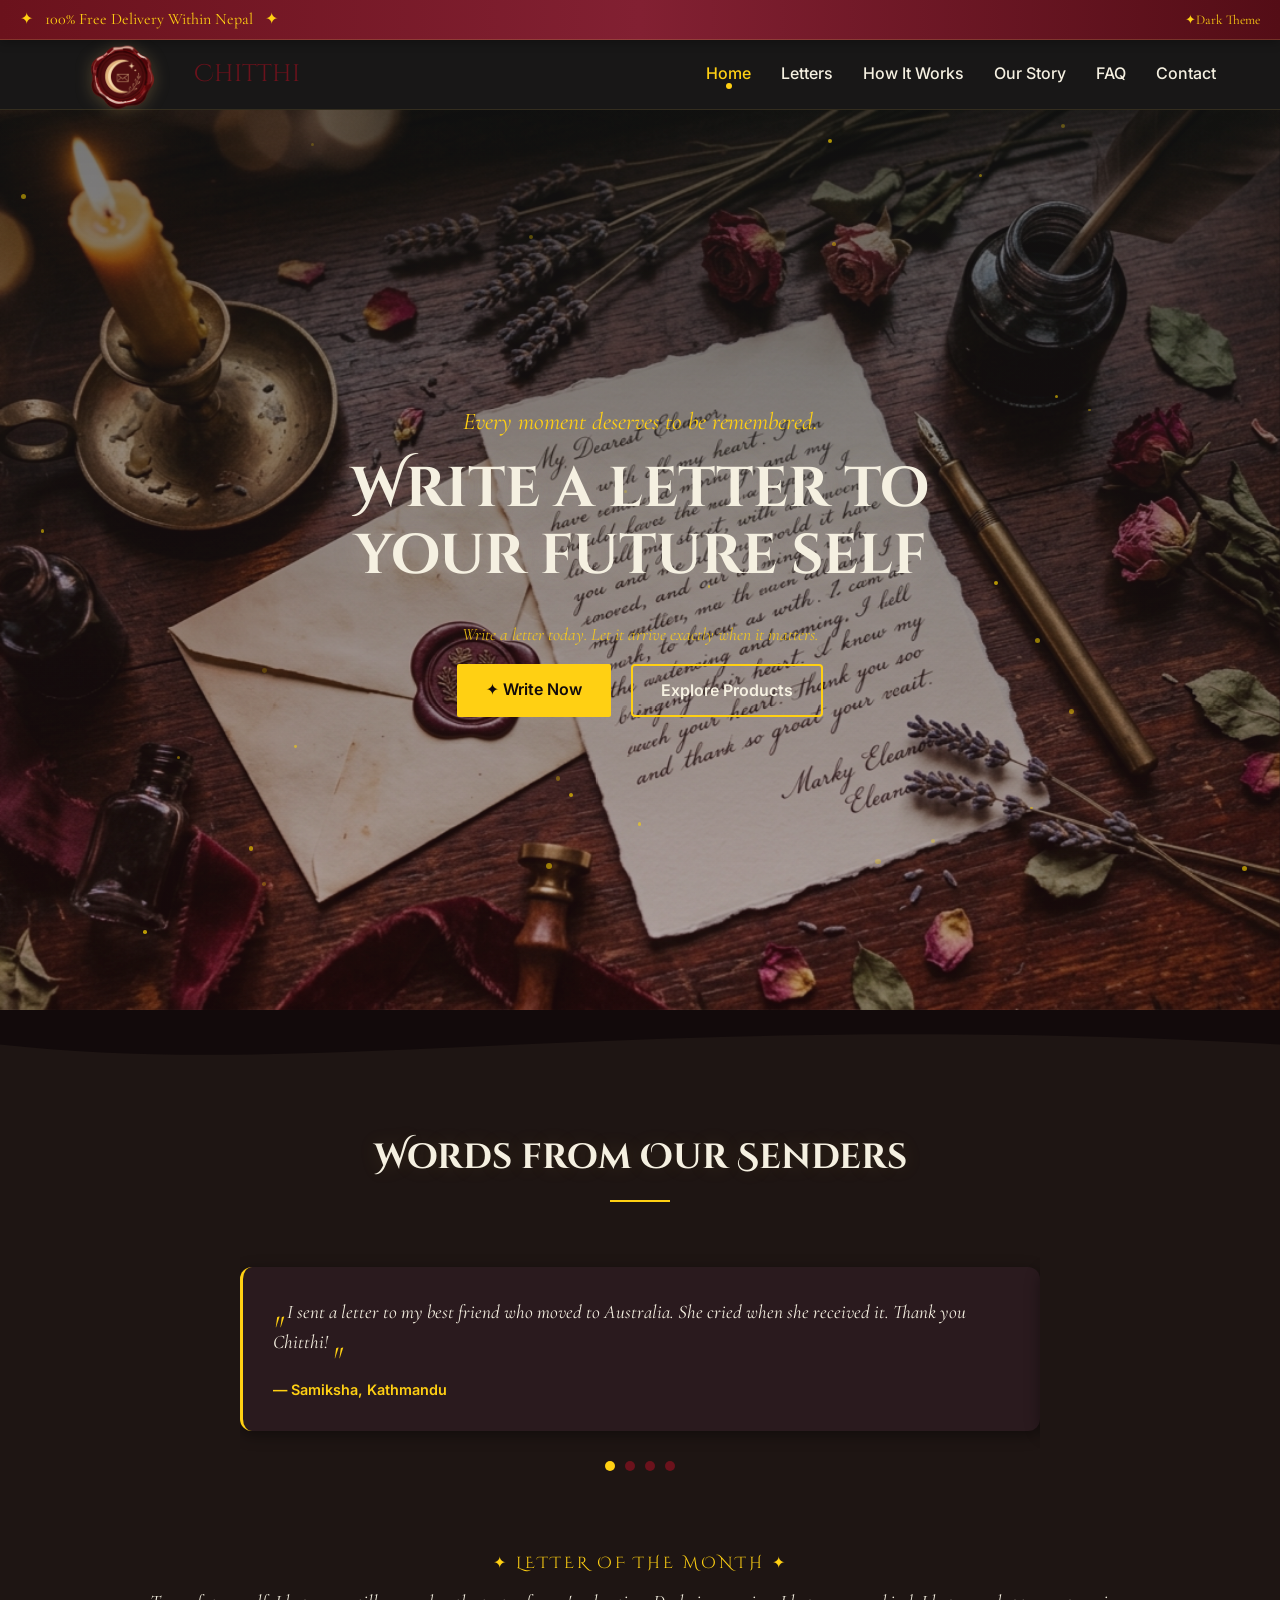
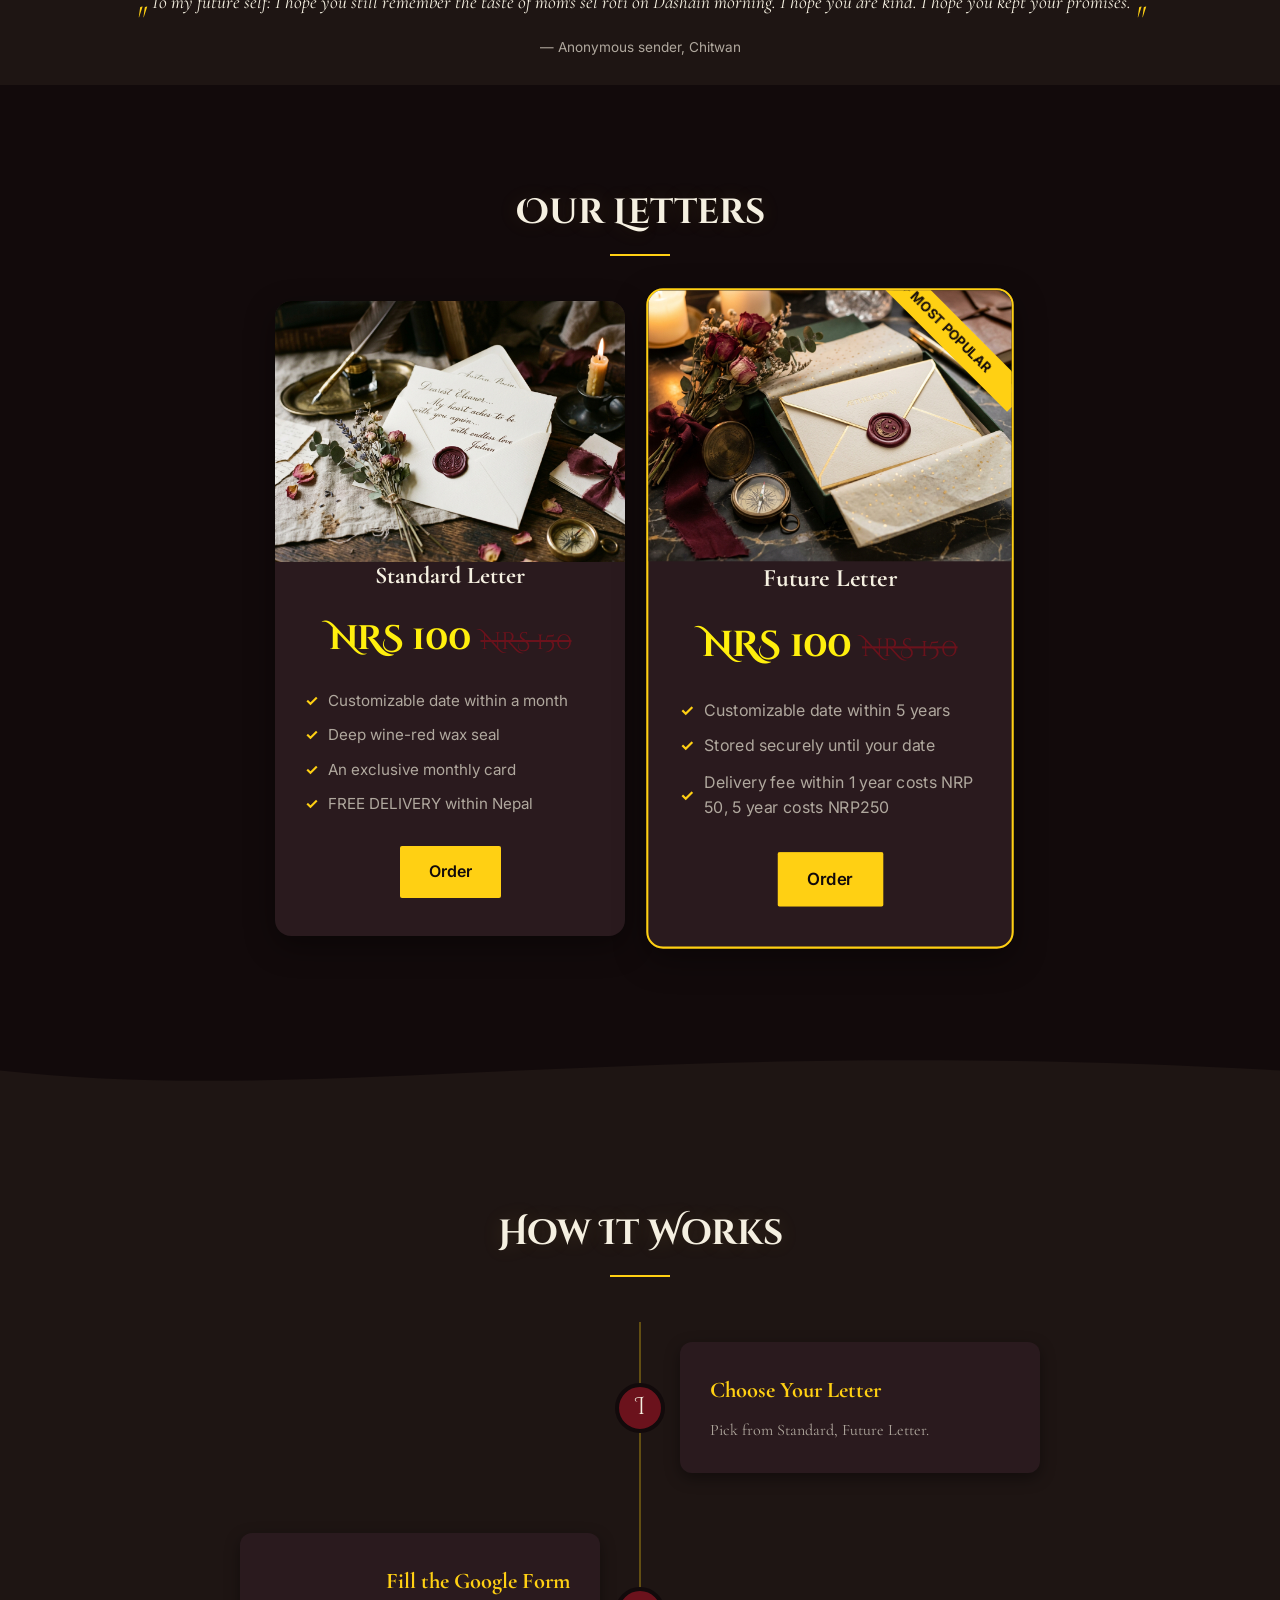
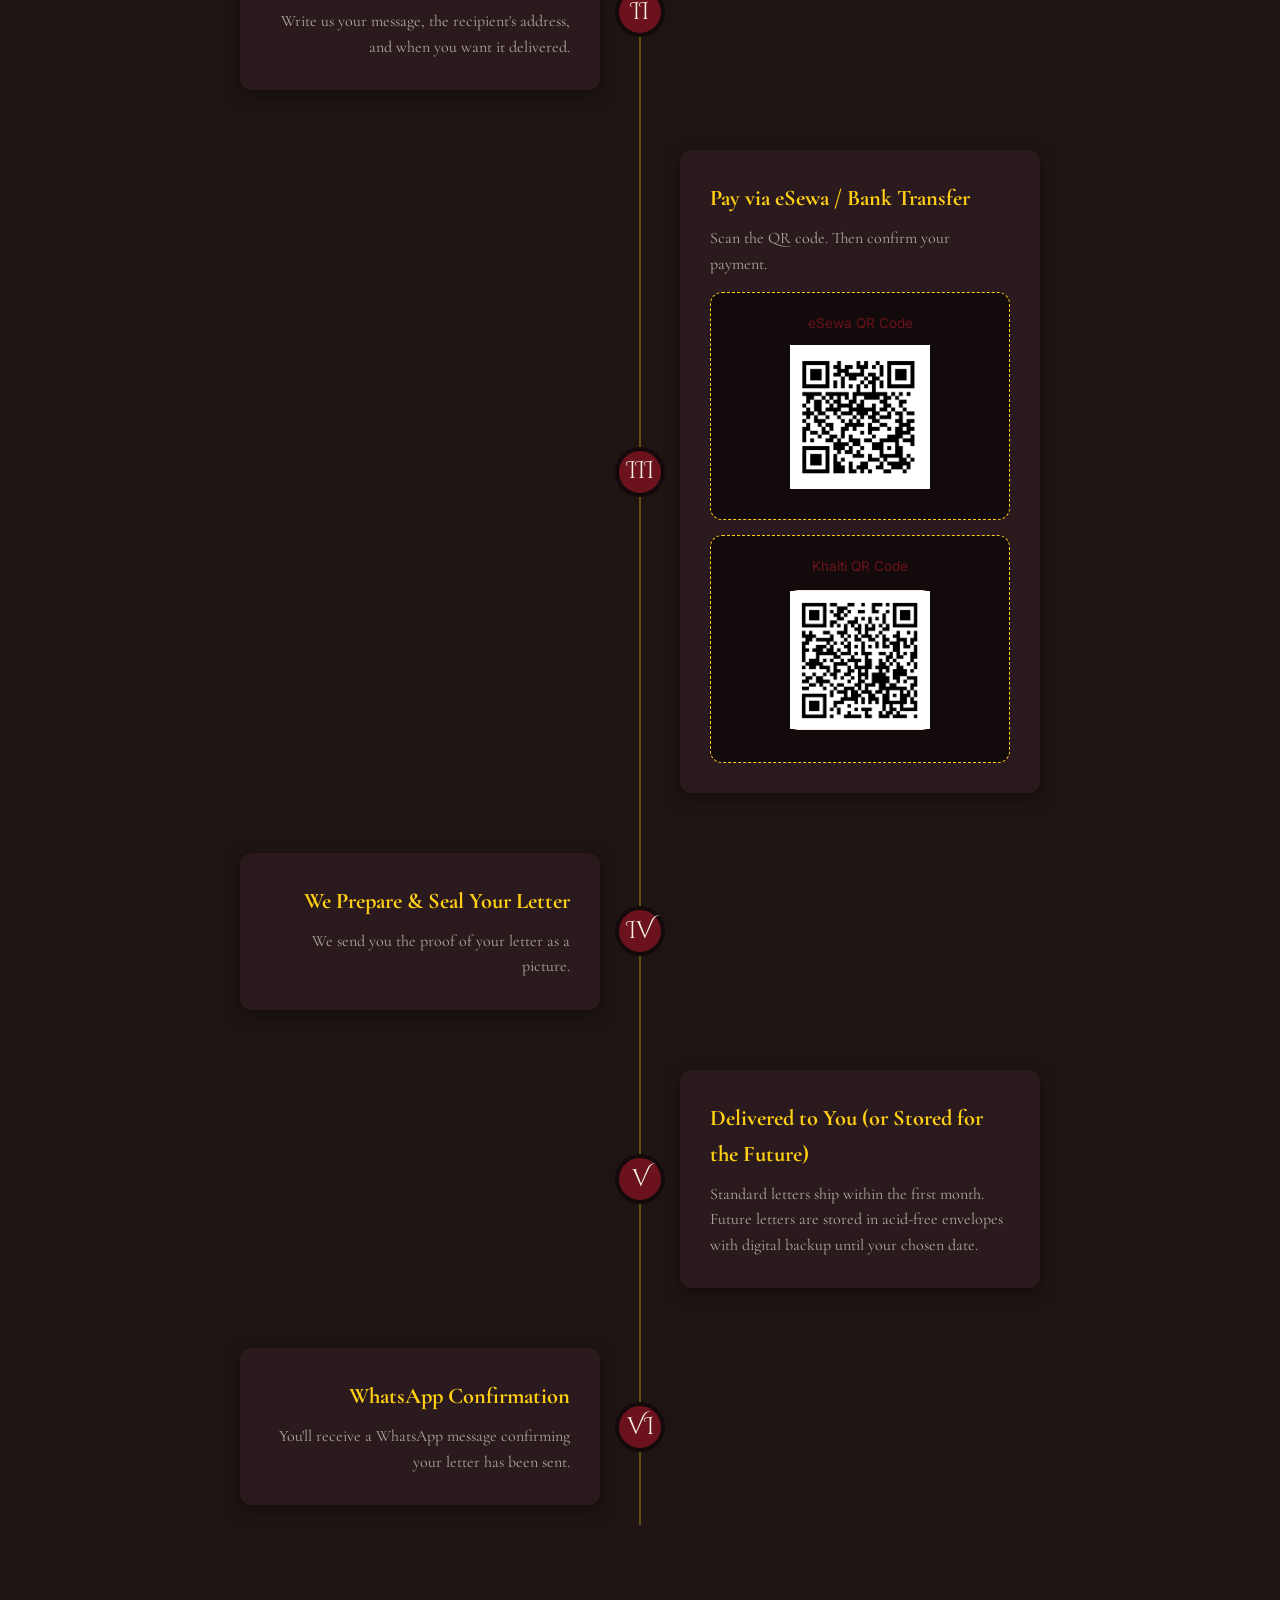
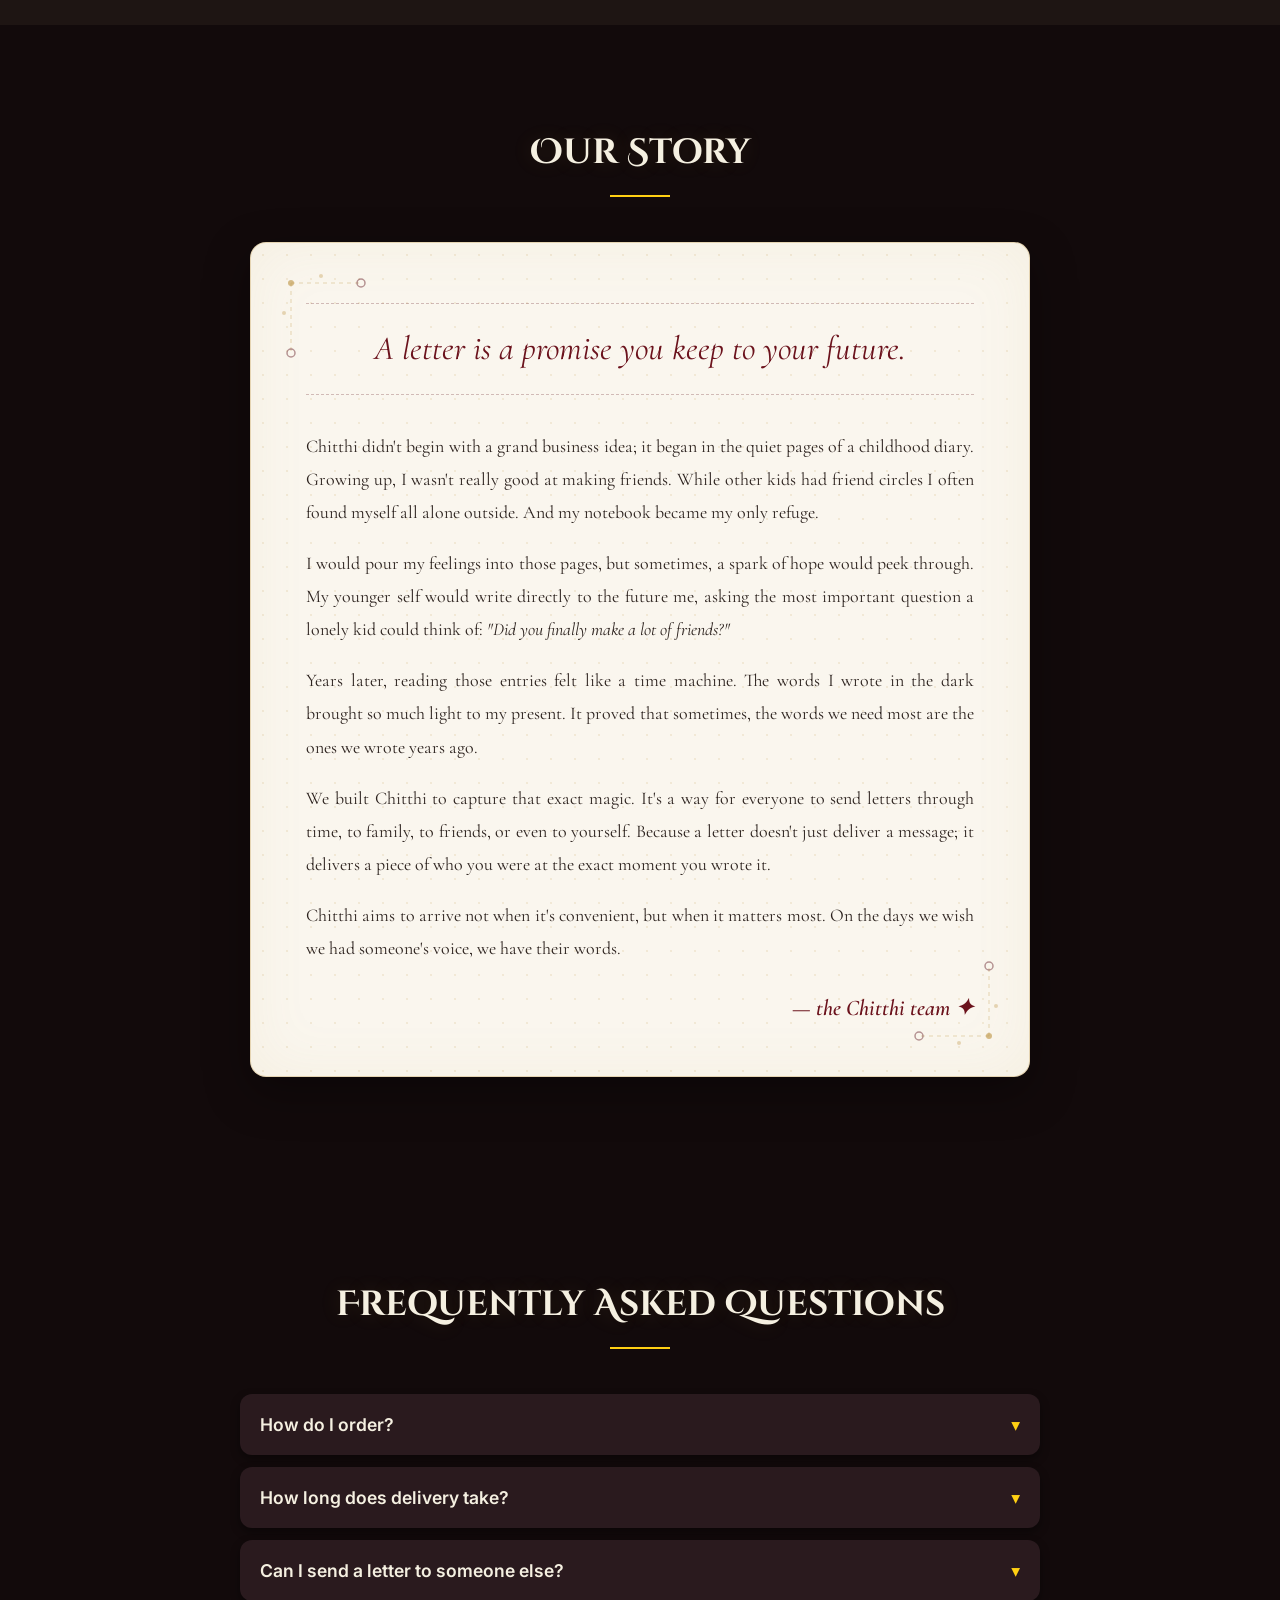
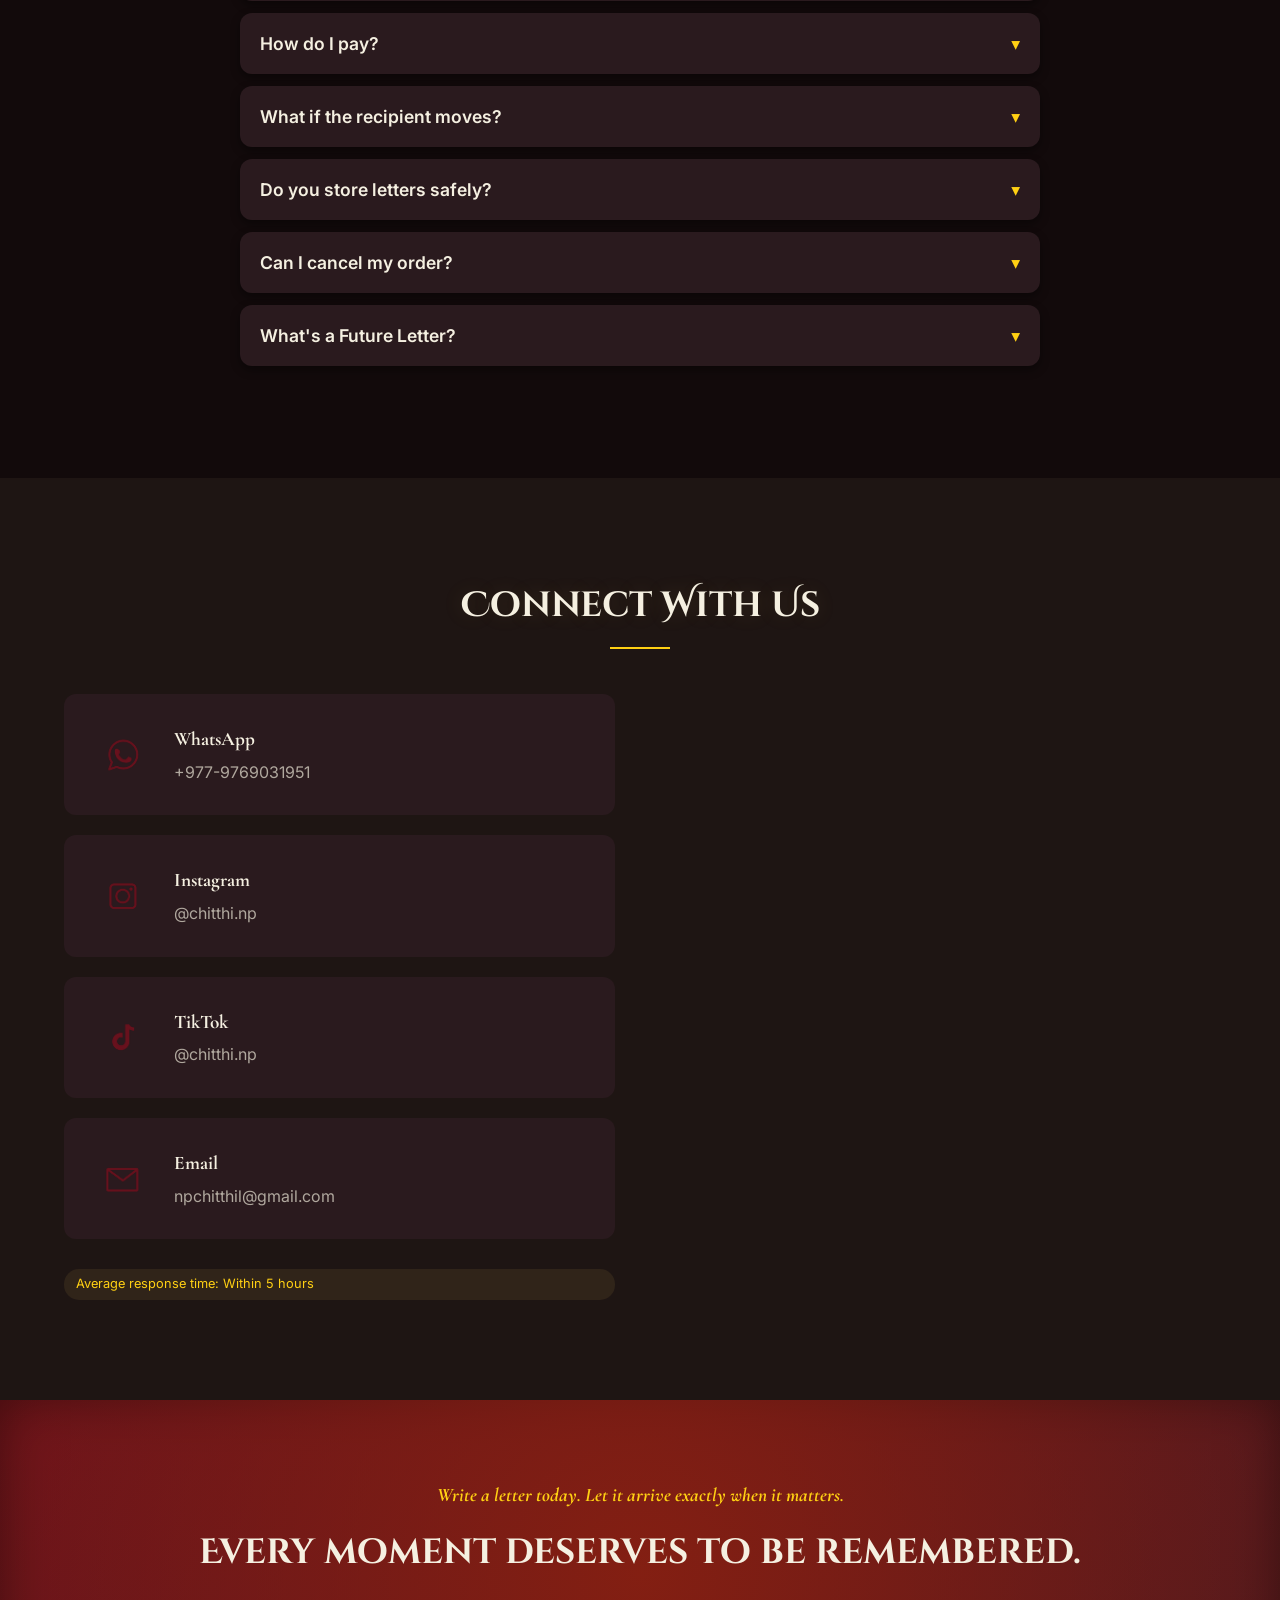
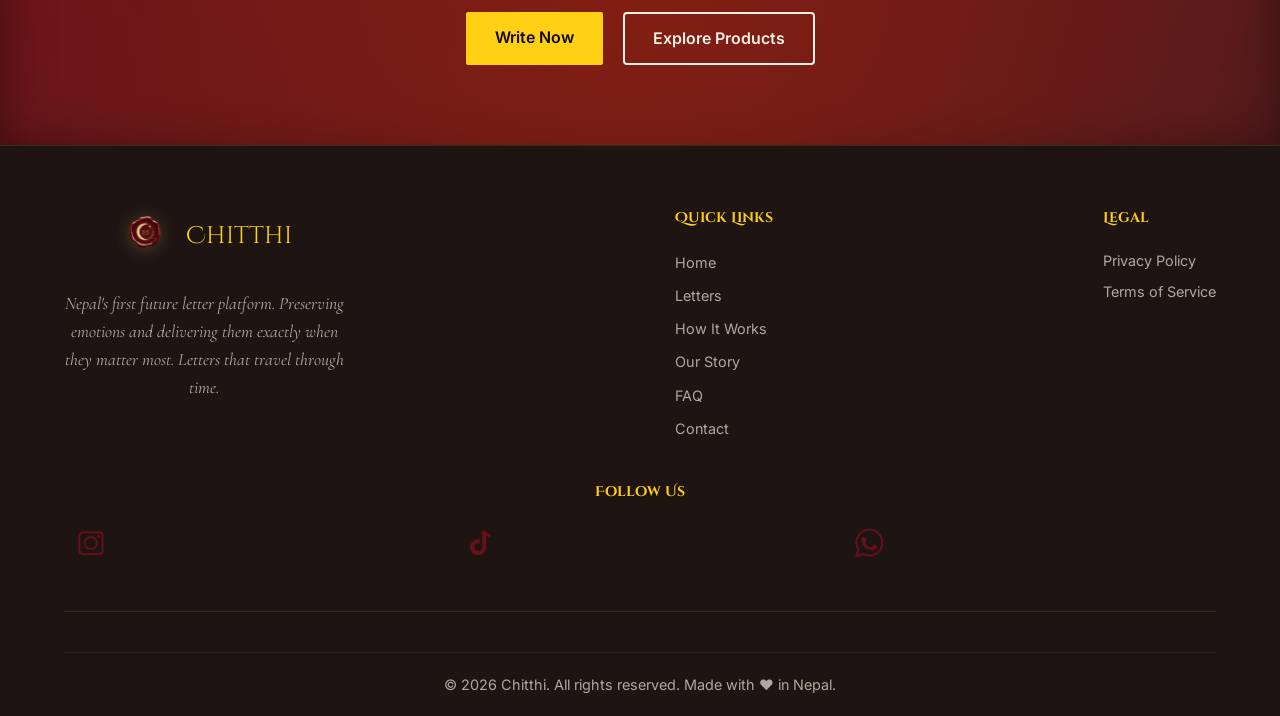
==== commit 77afd522: "6th" ====
--- a/index.html
+++ b/index.html
@@ -487,7 +487,7 @@
                         </div>
                     </a>
                     <a href="mailto:npchitthil@gmail.com" class="contact-card">
-                        <span class="contact-icon"><img src="images/email.png" alt="Email" style="width: 35px; height: 35px;"></span>
+                        <span class="contact-icon"><img src="images/email.png" alt="Email" style="width: 60px; height: auto;"></span>
                         <div class="contact-details">
                             <h4>Email</h4>
                             <p>npchitthil@gmail.com</p>
@@ -549,9 +549,9 @@
                 <div class="footer-social">
                     <h4 style="font-family: var(--font-display); color: var(--gold); font-size: 0.9rem; margin-bottom: 12px;">Follow Us</h4>
                     <div style="display: flex; gap: 15px; justify-content: center;">
-                        <a href="https://instagram.com/chitthi.np" target="_blank" rel="noopener" style="font-size: 1.5rem; color: var(--text-muted); text-decoration: none; transition: color 0.3s;">📷</a>
-                        <a href="https://facebook.com/chitthi.np" target="_blank" rel="noopener" style="font-size: 1.5rem; color: var(--text-muted); text-decoration: none; transition: color 0.3s;">📘</a>
-                        <a href="https://wa.me/9779769031951" target="_blank" rel="noopener" style="font-size: 1.5rem; color: var(--text-muted); text-decoration: none; transition: color 0.3s;">📱</a>
+                        <a href="https://instagram.com/chitthi.np" target="_blank" rel="noopener" style="font-size: 1.5rem; color: var(--text-muted); text-decoration: none; transition: color 0.3s;"><img src="images/instagram.png" href="https://instagram.com/chitthi.np" style="width: 15%; height: auto;"></a>
+                        <a href="https://tiktok.com/chitthi.np" target="_blank" rel="noopener" style="font-size: 1.5rem; color: var(--text-muted); text-decoration: none; transition: color 0.3s;"><img src="images/tiktok.png" href="//tiktok.com/@chitthi.np" style="width: 15%; height: auto;"></a>
+                        <a href="https://wa.me/9779769031951" target="_blank" rel="noopener" style="font-size: 1.5rem; color: var(--text-muted); text-decoration: none; transition: color 0.3s;"><img src="images/whatsapp.png" href="https://wa.me/9779769031951" style="width: 15%; height: auto;"></a>
                     </div>
                 </div>
             </div>
--- a/style.css
+++ b/style.css
@@ -301,13 +301,14 @@
   display: flex;
   align-items: center;
   gap: 10px;
+
 }
 .nav-logo img {
   height: 45px;
 }
 .nav-logo span {
   font-family: var(--font-display);
-  color: var(--gold);
+  color: var(--accent);
   font-size: 1.5rem;
 }
 
@@ -1475,85 +1476,345 @@
 }
 
 /* =========================================
-   MEDIA QUERIES
+   MEDIA QUERIES & MOBILE RESPONSIVENESS
    ========================================= */
-/* Tablet (768px - 1024px) */
+
+/* Tablet & Smaller Laptops (max-width: 1024px) */
 @media (max-width: 1024px) {
   .pricing-grid {
     flex-wrap: wrap;
+    justify-content: center;
   }
   .pricing-card {
-    min-width: 300px;
+    min-width: 290px;
   }
   .contact-grid {
     grid-template-columns: 1fr;
   }
-}
-
-/* Mobile (< 768px) */
+  .footer-top {
+    gap: 30px;
+  }
+}
+
+/* Mobile & Tablets (max-width: 768px) */
 @media (max-width: 768px) {
+  /* Global section spacing */
   .section {
-    padding: 60px 0;
-  }
-
+    padding: 50px 0;
+  }
+  .container {
+    padding: 0 16px;
+  }
+  .section-title {
+    font-size: 1.75rem;
+    margin-bottom: 40px;
+  }
+
+  /* Header & Navigation */
+  .navbar {
+    height: 64px;
+  }
+  .logo-img {
+    height: 42px !important;
+    transform: none !important;
+  }
+  .nav-logo span {
+    font-size: 1.3rem;
+  }
+  .nav-links {
+    display: none;
+  }
+  .hamburger {
+    display: flex;
+  }
+
+  /* Mobile Dropdown Menu */
+  .mobile-menu {
+    position: fixed;
+    top: 64px;
+    left: 0;
+    width: 100%;
+    height: calc(100vh - 64px);
+    height: calc(100dvh - 64px);
+    background-color: var(--bg-card);
+    padding: 24px 20px;
+    display: none;
+    flex-direction: column;
+    align-items: center;
+    gap: 14px;
+    border-bottom: 1px solid var(--glass-border);
+    box-shadow: 0 15px 30px var(--shadow);
+    overflow-y: auto;
+    z-index: 998;
+  }
+  .mobile-menu.active {
+    display: flex;
+  }
+  .mobile-menu .nav-link {
+    font-size: 1.1rem;
+    padding: 10px 0;
+    width: 100%;
+    text-align: center;
+    border-bottom: 1px solid rgba(201, 168, 76, 0.08);
+  }
+  .mobile-menu .btn-order {
+    margin-top: 10px;
+    width: 100%;
+    max-width: 260px;
+    text-align: center;
+    padding: 12px 20px;
+  }
+
+  /* Hero Section */
+  #home {
+    min-height: 100dvh;
+    min-height: -webkit-fill-available;
+    padding: 90px 16px 50px;
+  }
+  .hero-title {
+    font-size: 2.1rem;
+    line-height: 1.25;
+    margin-bottom: 20px;
+  }
+  .hero-subtitle {
+    font-size: 1.1rem;
+  }
+
+  /* Testimonials */
+  .testimonial-carousel {
+    max-width: 100%;
+  }
+  .testimonial-card {
+    padding: 24px 18px;
+  }
+  .testimonial-quote {
+    font-size: 1.05rem;
+    line-height: 1.6;
+  }
+
+  /* Pricing Cards */
+  .pricing-grid {
+    flex-direction: column;
+    align-items: center;
+    gap: 24px;
+  }
+  .pricing-card {
+    width: 100%;
+    max-width: 360px;
+  }
+  .pricing-card.featured {
+    transform: scale(1);
+  }
+  .pricing-card.featured:hover {
+    transform: translateY(-6px);
+  }
+
+  /* Timeline */
+  .timeline::before {
+    left: 20px;
+  }
+  .timeline-step {
+    flex-direction: column !important;
+    align-items: flex-start;
+    padding-left: 55px;
+    margin-bottom: 35px;
+  }
+  .step-number {
+    left: 20px;
+    width: 40px;
+    height: 40px;
+    font-size: 1.1rem;
+    border-width: 3px;
+  }
+  .timeline-content {
+    width: 100%;
+    padding: 20px 18px;
+    text-align: left !important;
+  }
+  .step-title {
+    font-size: 1.2rem;
+  }
+
+  /* Our Story Paper Card */
   .story-paper-card {
-    padding: 30px 22px;
+    padding: 32px 24px;
+    border-radius: 14px;
+  }
+  .abstract-decor {
+    width: 70px;
+    height: 70px;
+    opacity: 0.45;
   }
   .story-paper-card .pull-quote {
-    font-size: 1.6rem;
+    font-size: 1.5rem;
     margin: 10px 0 25px;
+    padding: 14px 0;
   }
   .story-paper-card .story-text {
     font-size: 1rem;
     line-height: 1.75;
-  }
-  
-  .nav-links {
-    display: none;
-  }
-  .hamburger {
-    display: flex;
-  }
-  
-  .hero-title {
-    font-size: 2rem;
-  }
-  
-  .pricing-card.featured {
-    transform: scale(1);
-  }
-  .pricing-card.featured:hover {
-    transform: translateY(-8px);
-  }
-  
-  .timeline::before {
-    left: 25px;
-  }
-  .timeline-step {
-    flex-direction: column !important;
-    align-items: flex-start;
-    padding-left: 70px;
-  }
-  .step-number {
-    left: 25px;
-  }
-  .timeline-content {
-    width: 100%;
-    text-align: left !important;
-  }
-  
+    text-align: left;
+  }
+
+  /* Events & Flip Countdown */
+  .event-card {
+    padding: 35px 18px;
+    border-radius: 16px;
+  }
   .countdown {
     flex-wrap: wrap;
+    gap: 10px;
   }
   .email-capture {
     flex-direction: column;
-  }
+    width: 100%;
+  }
+  .email-capture input,
   .email-capture button {
     width: 100%;
   }
-  
+
+  /* Contact & Form (16px font-size prevents iOS auto-zoom on input focus) */
+  .contact-form input,
+  .contact-form textarea,
+  .email-capture input {
+    font-size: 16px !important;
+  }
+
+  /* CTA Band */
+  .cta-band {
+    padding: 50px 16px !important;
+  }
+  .cta-band h2 {
+    font-size: 1.6rem !important;
+  }
+  .cta-band h4 {
+    font-size: 1.05rem !important;
+  }
+  .cta-band .actions {
+    flex-direction: column;
+    width: 100%;
+    max-width: 280px;
+    margin: 0 auto;
+    gap: 12px;
+  }
+  .cta-band .actions .btn-primary,
+  .cta-band .actions .btn-secondary {
+    width: 100%;
+  }
+
+  /* Footer */
   .footer-top {
     flex-direction: column;
+    align-items: center;
     text-align: center;
-  }
-}
+    gap: 30px;
+  }
+  .footer-links {
+    align-items: center;
+  }
+  .footer-links a {
+    padding: 6px 12px;
+  }
+
+  /* Modals */
+  .modal-content {
+    width: 92%;
+    padding: 30px 20px;
+    max-height: 85vh;
+    border-radius: 14px;
+  }
+  .modal-close {
+    top: 12px;
+    right: 12px;
+    width: 44px;
+    height: 44px;
+    display: flex;
+    align-items: center;
+    justify-content: center;
+    font-size: 1.5rem;
+  }
+}
+
+/* Small Mobile Phones (max-width: 480px) */
+@media (max-width: 480px) {
+  .delivery-banner {
+    padding: 0 10px;
+    font-size: 0.75rem;
+  }
+  .delivery-banner span {
+    letter-spacing: 0;
+  }
+
+  .navbar {
+    height: 60px;
+  }
+  .logo-img {
+    height: 38px !important;
+    transform: none !important;
+  }
+  .nav-logo span {
+    font-size: 1.15rem;
+  }
+
+  .hero-title {
+    font-size: 1.75rem;
+    line-height: 1.25;
+  }
+  .hero-actions {
+    flex-direction: column;
+    width: 100%;
+    max-width: 280px;
+    margin: 0 auto;
+    gap: 12px;
+  }
+  .hero-actions .btn-primary,
+  .hero-actions .btn-secondary {
+    width: 100%;
+    min-height: 46px;
+    display: flex;
+    align-items: center;
+    justify-content: center;
+  }
+
+  .section-title {
+    font-size: 1.5rem;
+  }
+
+  /* Flip Counter on Small Phones */
+  .flip-countdown {
+    gap: 6px;
+  }
+  .flip-card {
+    width: 56px;
+    height: 70px;
+  }
+  .flip-top span,
+  .flip-bottom span,
+  .flip-card .flip-flap-top span,
+  .flip-card .flip-flap-bottom span {
+    font-size: 1.9rem;
+    line-height: 70px;
+  }
+  .flip-label {
+    font-size: 0.65rem;
+  }
+
+  /* Paper Card on Small Phones */
+  .story-paper-card {
+    padding: 24px 16px;
+  }
+  .abstract-decor {
+    width: 50px;
+    height: 50px;
+    opacity: 0.35;
+  }
+  .story-paper-card .pull-quote {
+    font-size: 1.25rem;
+  }
+
+  .modal-content {
+    padding: 24px 16px;
+  }
+}
+
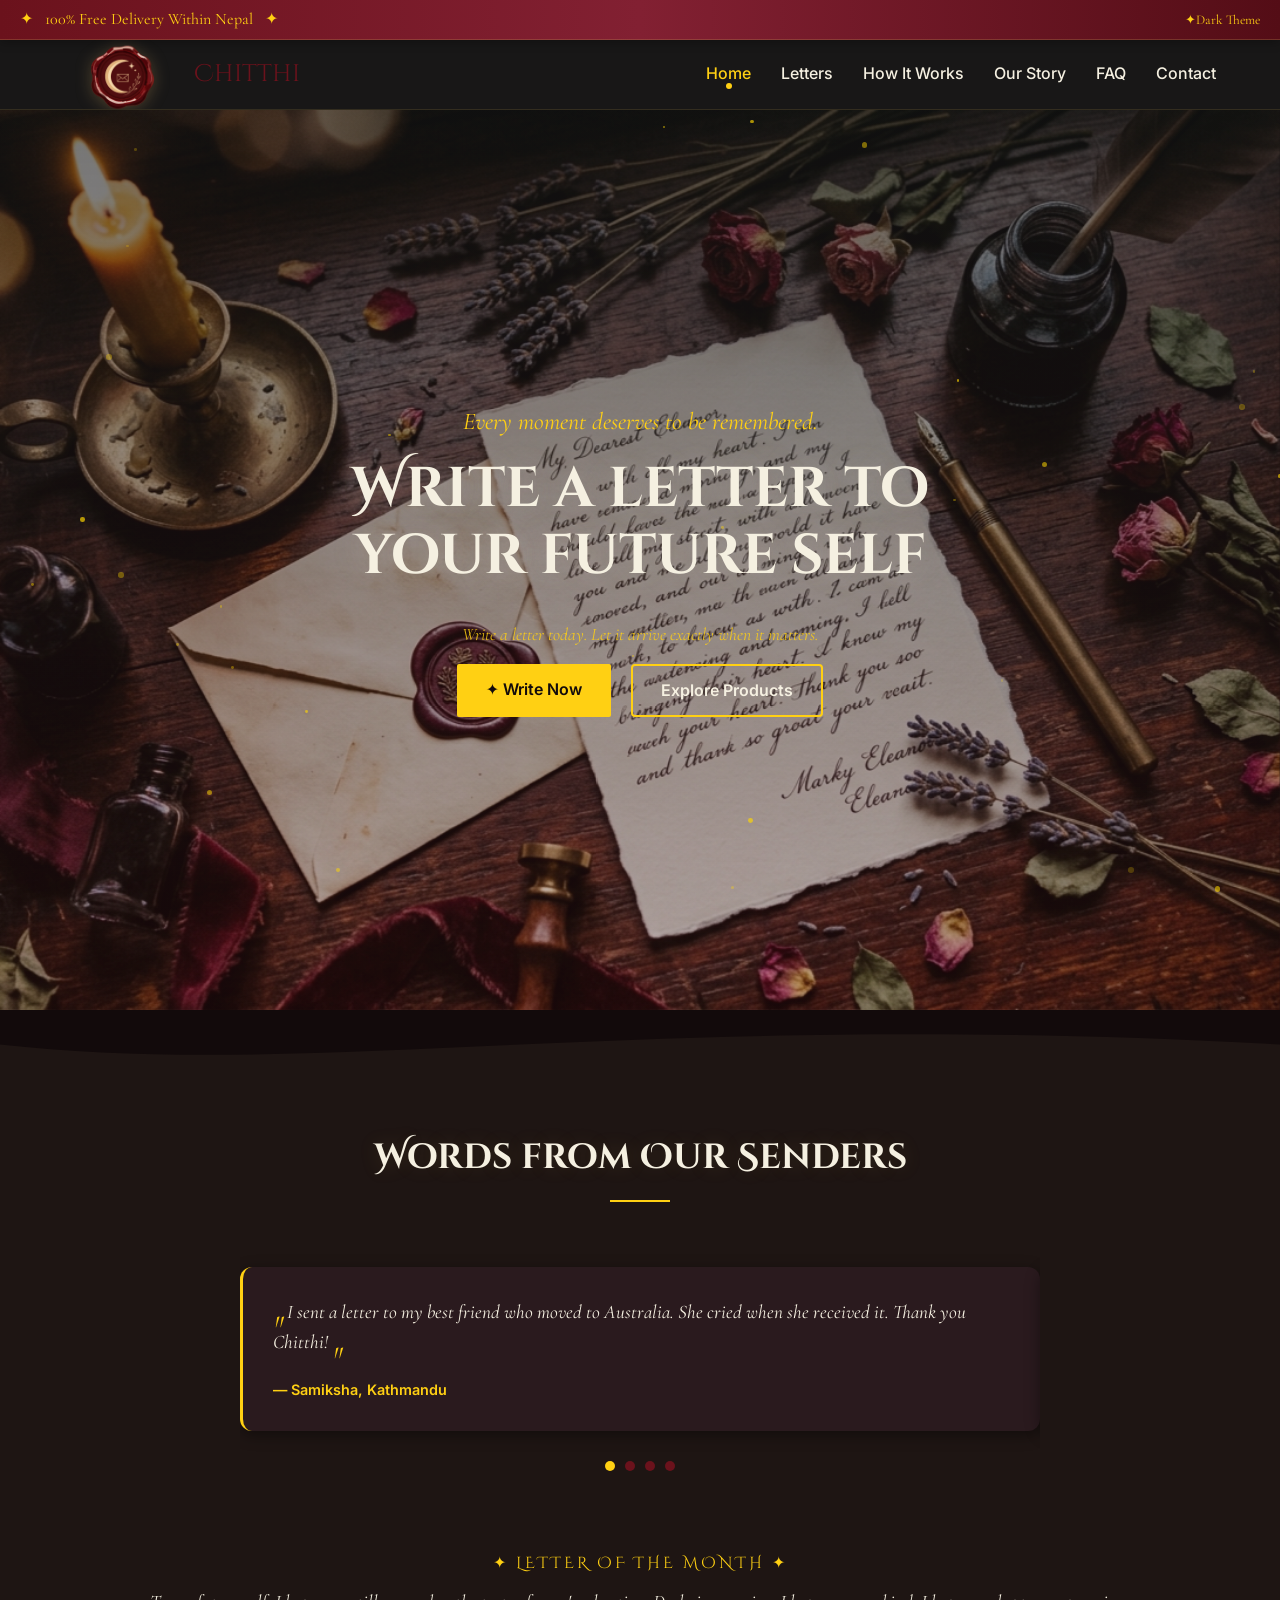
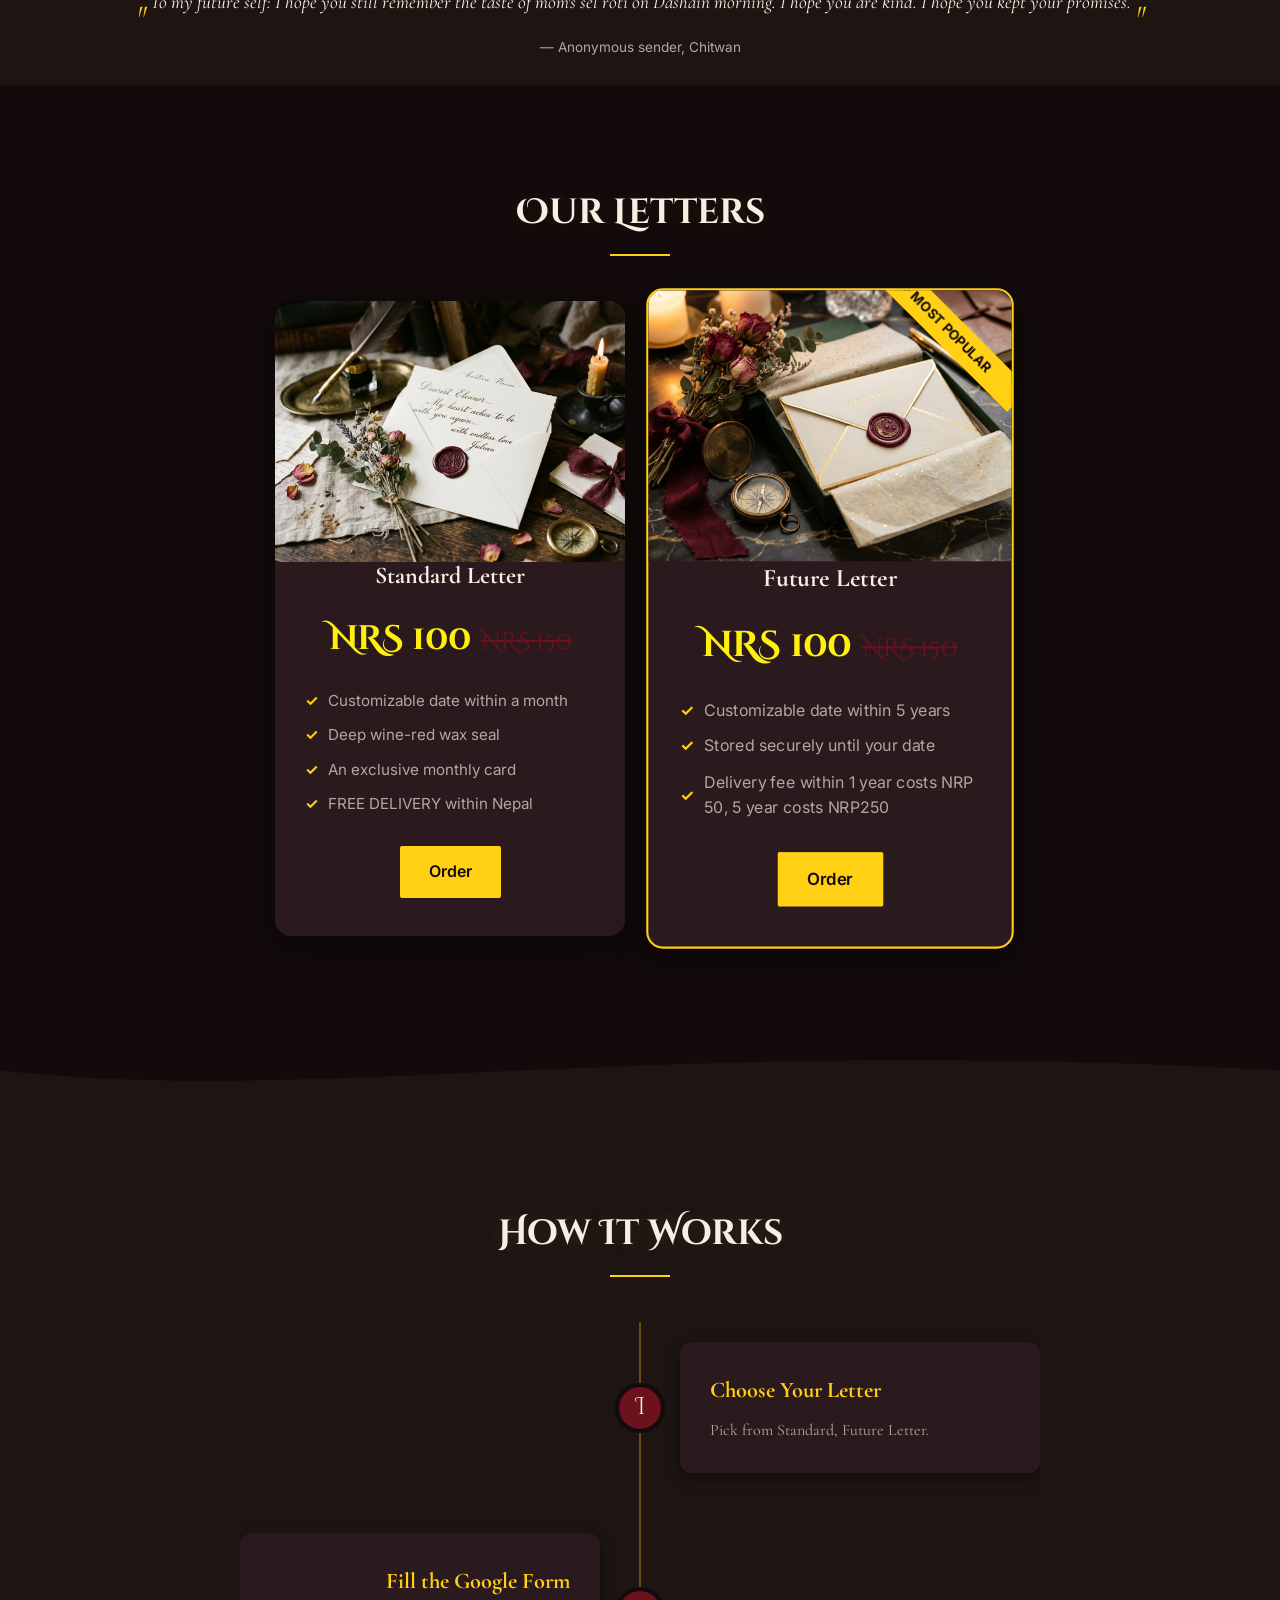
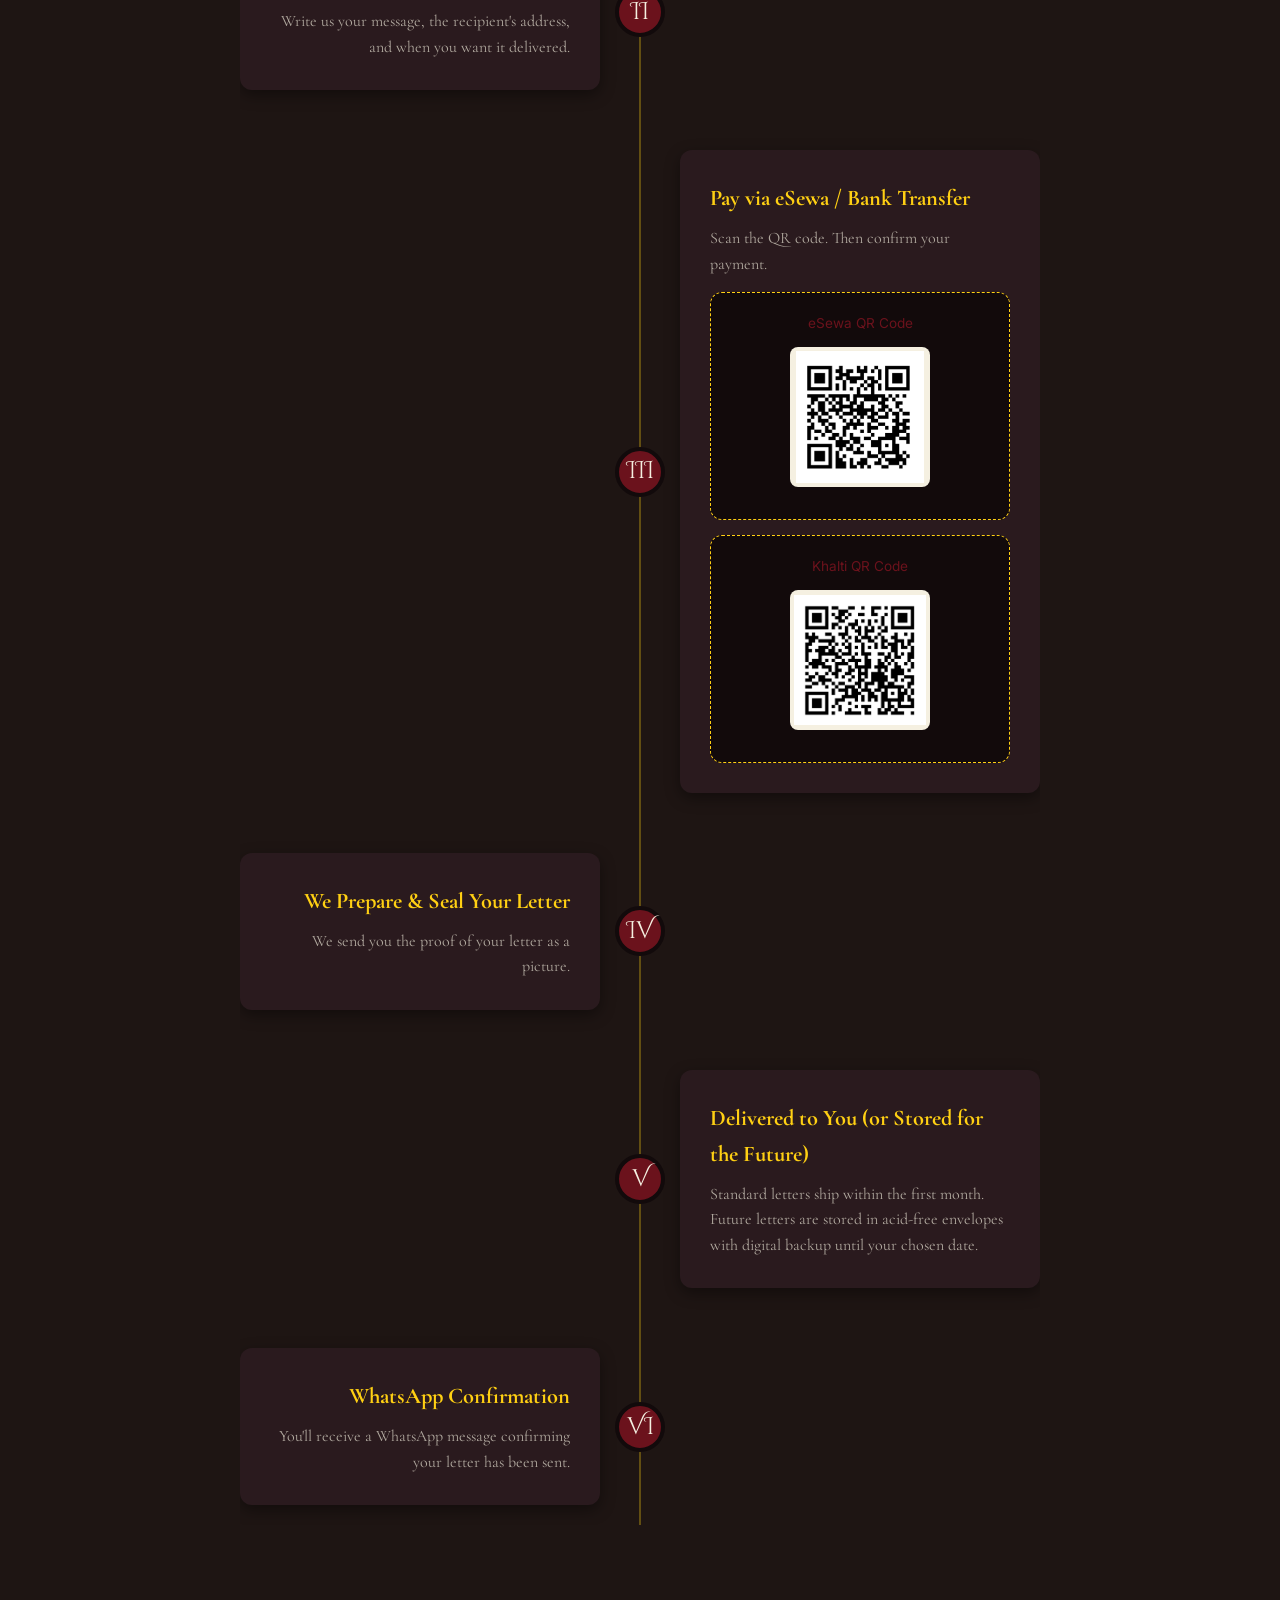
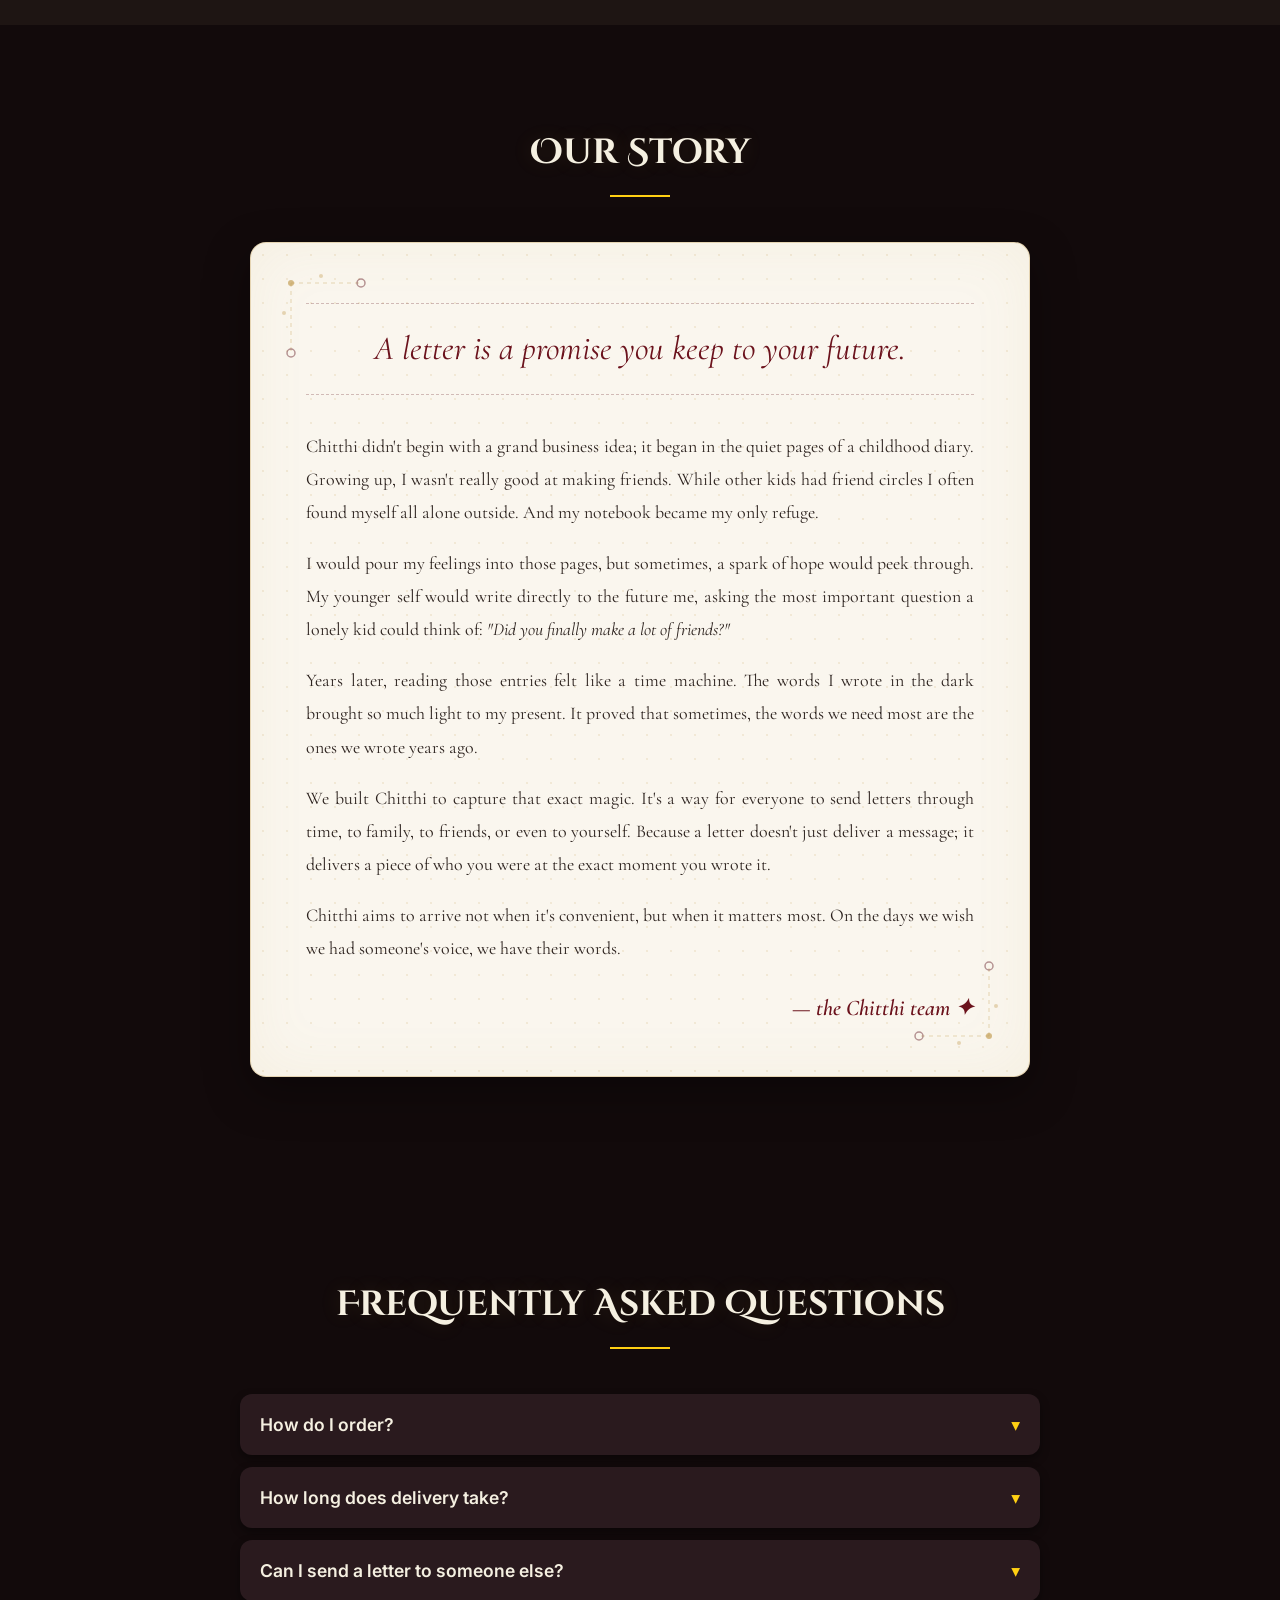
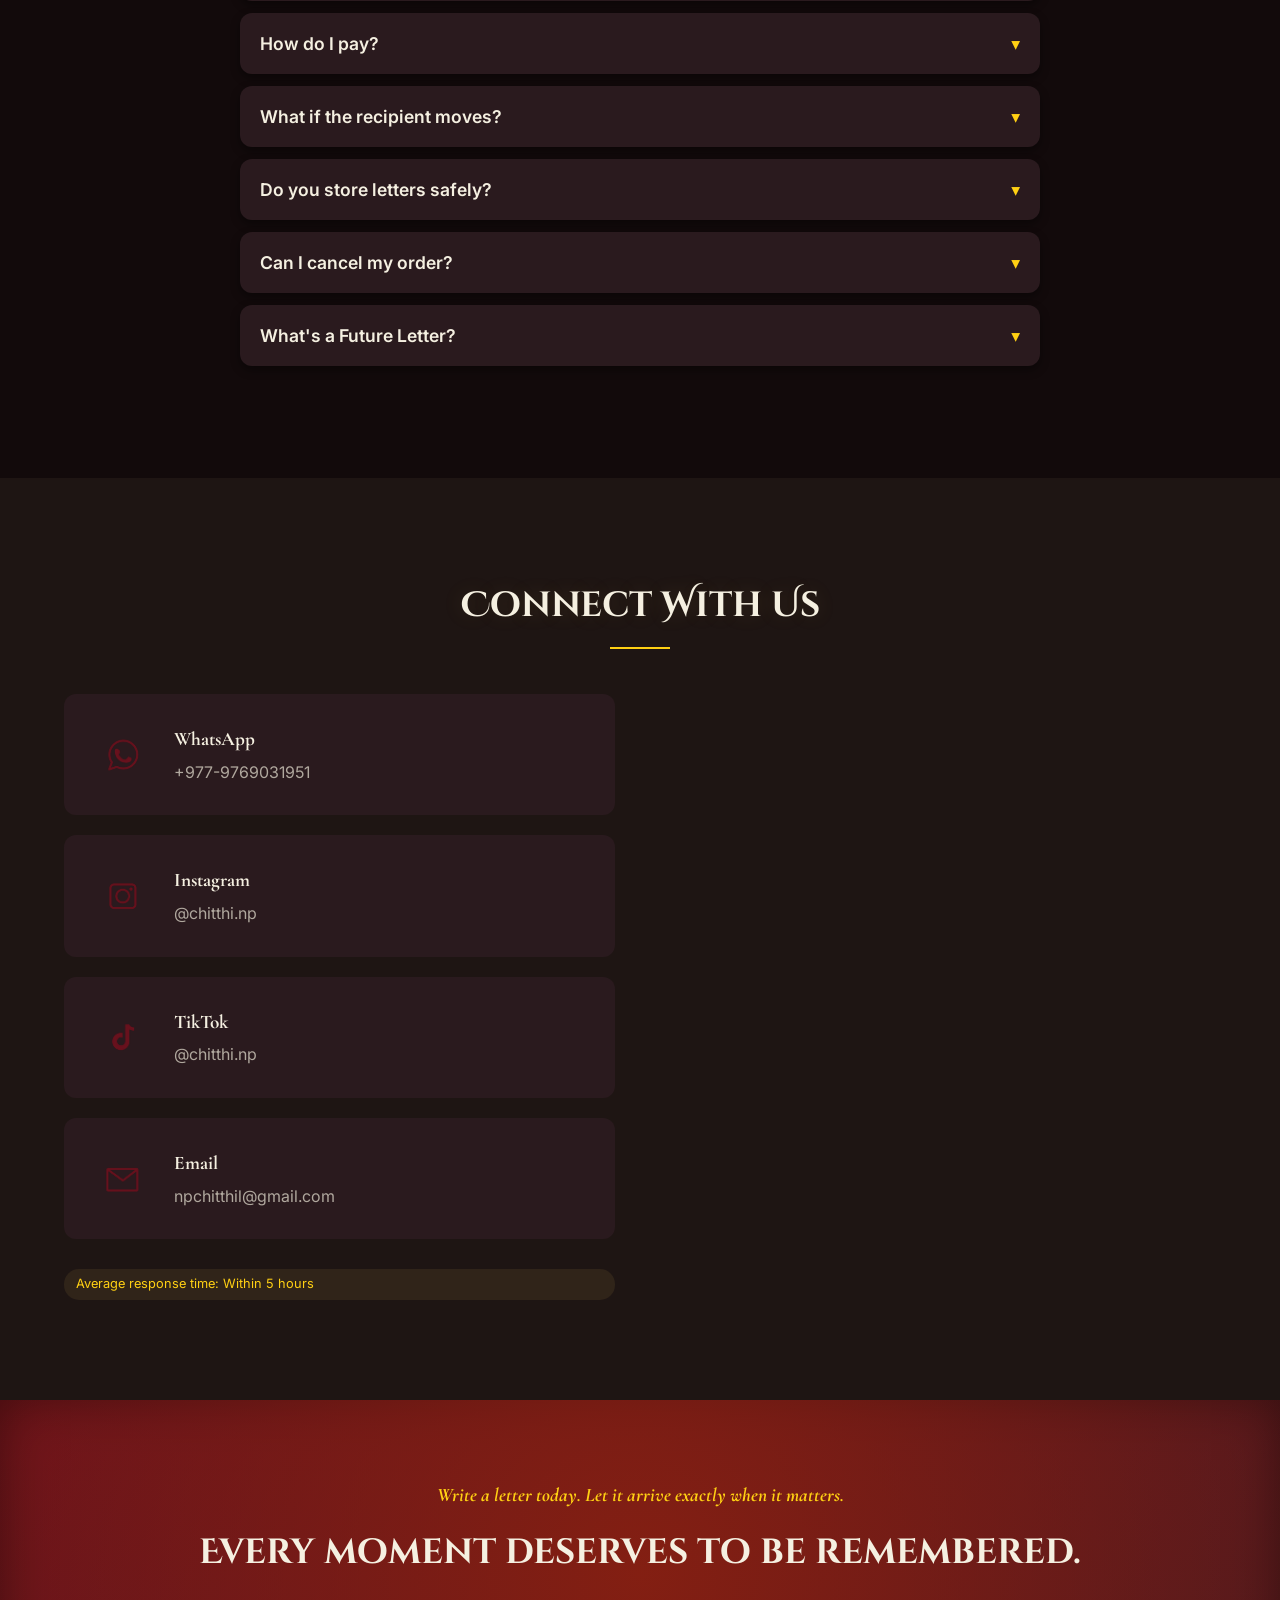
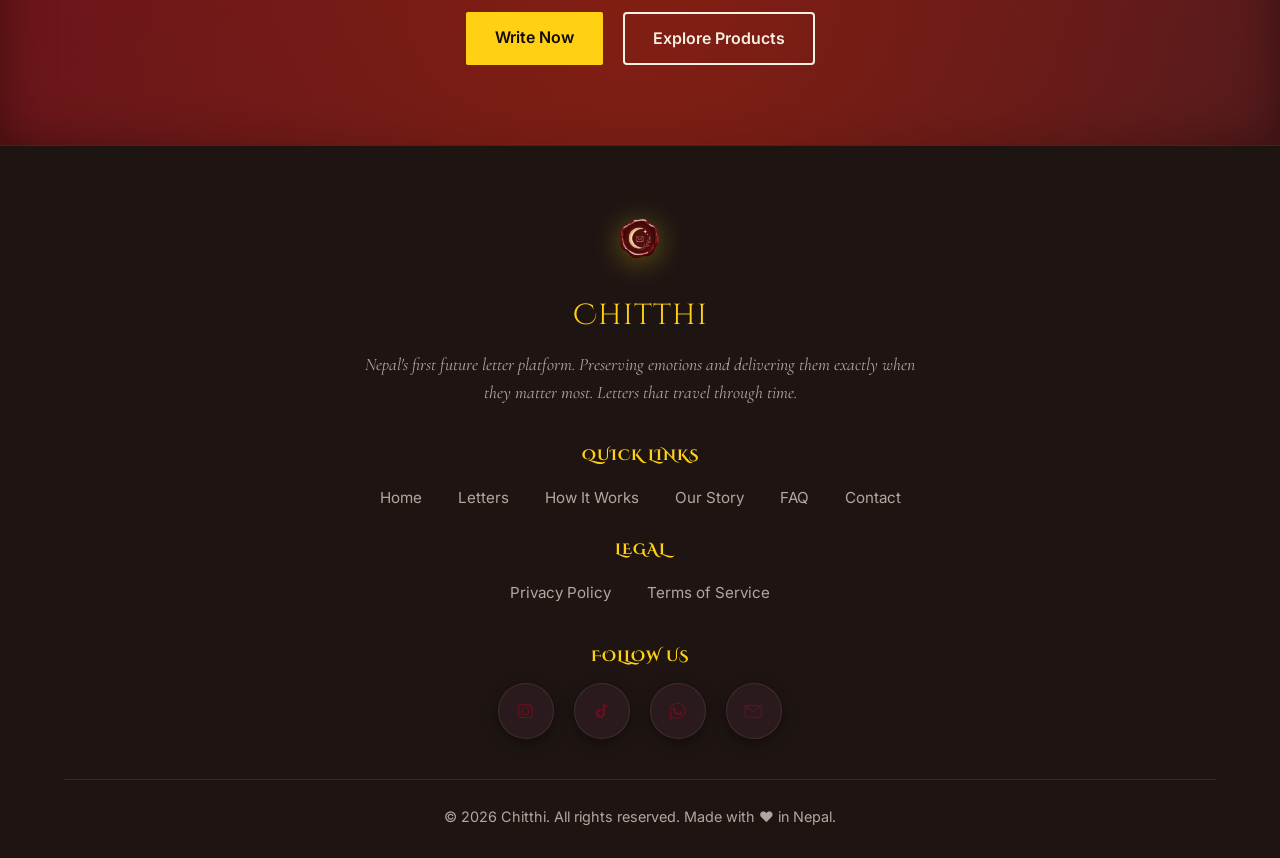
==== commit 54c01d65: "7th" ====
--- a/index.html
+++ b/index.html
@@ -227,14 +227,14 @@
                             <p class="step-desc">Scan the QR code. Then confirm your payment.</p>
                             <div style="margin-top: 15px; padding: 20px; background: var(--bg); border: 1px dashed var(--gold); border-radius: 12px; text-align: center;">
                                 <p style="font-family: var(--font-ui); font-size: 0.85rem; color: var(--accent);"> eSewa QR Code</p>
-                                <div style="width: 140px; height: 140px; margin: 12px auto; background: var(--cream); border-radius: 8px; display: flex; align-items: center; justify-content: center; color: var(--accent); font-family: var(--font-ui); font-size: 0.75rem;">
-                                 <img src="images/esewa.jpg">
+                                <div style="width: 140px; height: 140px; margin: 12px auto; background: var(--cream); border-radius: 8px; display: flex; align-items: center; justify-content: center; color: var(--accent); font-family: var(--font-ui); font-size: 0.75rem; overflow: hidden; padding: 4px;">
+                                 <img src="images/esewa.jpg" alt="eSewa QR Code" style="max-width: 100%; max-height: 100%; object-fit: contain;">
                                 </div>
                             </div>
                               <div style="margin-top: 15px; padding: 20px; background: var(--bg); border: 1px dashed var(--gold); border-radius: 12px; text-align: center;">
                                 <p style="font-family: var(--font-ui); font-size: 0.85rem; color: var(--accent);"> Khalti QR Code</p>
-                                <div style="width: 140px; height: 140px; margin: 12px auto; background: var(--cream); border-radius: 8px; display: flex; align-items: center; justify-content: center; color: var(--accent); font-family: var(--font-ui); font-size: 0.75rem;">
-                                 <img src="images/khalti.jpg">
+                                <div style="width: 140px; height: 140px; margin: 12px auto; background: var(--cream); border-radius: 8px; display: flex; align-items: center; justify-content: center; color: var(--accent); font-family: var(--font-ui); font-size: 0.75rem; overflow: hidden; padding: 4px;">
+                                 <img src="images/khalti.jpg" alt="Khalti QR Code" style="max-width: 100%; max-height: 100%; object-fit: contain;">
                                 </div>
                             </div>
                         </div>
@@ -517,45 +517,62 @@
          ======================================== -->
     <footer class="footer">
         <div class="container">
-            <div class="footer-top" style="display: flex; justify-content: space-between; align-items: flex-start; gap: 40px; padding-bottom: 40px; border-bottom: 1px solid var(--glass-border); flex-wrap: wrap;">
-                <div class="footer-brand" style="flex: 1; min-width: 250px;">
-                    <div style="margin-bottom: 15px;">
-                        <a href="#home" class="nav-logo" style="display: inline-flex; align-items: center; gap: 10px;">
-                            <img src="images/logo.png" alt="Chitthi Logo" class="logo-img" style="height: 60px;">
-                            <span style="font-size: 1.5rem; font-family: var(--font-display); color: var(--gold);">Chitthi</span>
-                        </a>
-                    </div>
-                    <p style="font-family: var(--font-accent); font-style: italic; color: var(--text-muted); font-size: 1.1rem; line-height: 1.6;">
+            <div class="footer-top">
+                <!-- Brand Section (Centered) -->
+                <div class="footer-brand">
+                    <a href="#home" class="footer-logo">
+                        <img src="images/logo.png" alt="Chitthi Logo" class="footer-logo-img">
+                        <span class="footer-logo-title">Chitthi</span>
+                    </a>
+                    <p class="footer-tagline">
                         Nepal's first future letter platform. Preserving emotions and delivering them exactly when they matter most. Letters that travel through time.
                     </p>
                 </div>
 
-                <div class="footer-links" style="display: flex; flex-direction: column; gap: 10px;">
-                    <h4 style="font-family: var(--font-display); color: var(--gold); font-size: 0.9rem; margin-bottom: 12px;">Quick Links</h4>
-                    <a href="#home">Home</a>
-                    <a href="#letters">Letters</a>
-                    <a href="#how-it-works">How It Works</a>
-                    <a href="#our-story">Our Story</a>
-                    <a href="#faq">FAQ</a>
-                    <a href="#contact">Contact</a>
-                </div>
-
-                <div class="footer-links">
-                    <h4 style="font-family: var(--font-display); color: var(--gold); font-size: 0.9rem; margin-bottom: 12px;">Legal</h4>
-                    <a href="#" data-modal="privacy">Privacy Policy</a>
-                    <a href="#" data-modal="terms">Terms of Service</a>
-                </div>
-
-                <div class="footer-social">
-                    <h4 style="font-family: var(--font-display); color: var(--gold); font-size: 0.9rem; margin-bottom: 12px;">Follow Us</h4>
-                    <div style="display: flex; gap: 15px; justify-content: center;">
-                        <a href="https://instagram.com/chitthi.np" target="_blank" rel="noopener" style="font-size: 1.5rem; color: var(--text-muted); text-decoration: none; transition: color 0.3s;"><img src="images/instagram.png" href="https://instagram.com/chitthi.np" style="width: 15%; height: auto;"></a>
-                        <a href="https://tiktok.com/chitthi.np" target="_blank" rel="noopener" style="font-size: 1.5rem; color: var(--text-muted); text-decoration: none; transition: color 0.3s;"><img src="images/tiktok.png" href="//tiktok.com/@chitthi.np" style="width: 15%; height: auto;"></a>
-                        <a href="https://wa.me/9779769031951" target="_blank" rel="noopener" style="font-size: 1.5rem; color: var(--text-muted); text-decoration: none; transition: color 0.3s;"><img src="images/whatsapp.png" href="https://wa.me/9779769031951" style="width: 15%; height: auto;"></a>
-                    </div>
-                </div>
-            </div>
-
+                <!-- Navigation & Legal Links (Centered Row) -->
+                <div class="footer-nav-grid">
+                    <div class="footer-links-group">
+                        <h4>Quick Links</h4>
+                        <div class="footer-links-row">
+                            <a href="#home">Home</a>
+                            <a href="#letters">Letters</a>
+                            <a href="#how-it-works">How It Works</a>
+                            <a href="#our-story">Our Story</a>
+                            <a href="#faq">FAQ</a>
+                            <a href="#contact">Contact</a>
+                        </div>
+                    </div>
+
+                    <div class="footer-links-group">
+                        <h4>Legal</h4>
+                        <div class="footer-links-row">
+                            <a href="#" data-modal="privacy">Privacy Policy</a>
+                            <a href="#" data-modal="terms">Terms of Service</a>
+                        </div>
+                    </div>
+                </div>
+
+                <!-- Social Platforms Section (Centered & Large Icons) -->
+                <div class="footer-social-section">
+                    <h4>Follow Us</h4>
+                    <div class="footer-social-icons">
+                        <a href="https://instagram.com/chitthi.np" target="_blank" rel="noopener" aria-label="Instagram" class="social-icon-btn">
+                            <img src="images/instagram.png" alt="Instagram">
+                        </a>
+                        <a href="https://tiktok.com/@chitthi.np" target="_blank" rel="noopener" aria-label="TikTok" class="social-icon-btn">
+                            <img src="images/tiktok.png" alt="TikTok">
+                        </a>
+                        <a href="https://wa.me/9779769031951" target="_blank" rel="noopener" aria-label="WhatsApp" class="social-icon-btn">
+                            <img src="images/whatsapp.png" alt="WhatsApp">
+                        </a>
+                        <a href="mailto:npchitthil@gmail.com" aria-label="Email" class="social-icon-btn">
+                            <img src="images/email.png" alt="Email">
+                        </a>
+                    </div>
+                </div>
+            </div>
+
+            <!-- Footer Bottom Copyright -->
             <div class="footer-bottom">
                 <p>© 2026 Chitthi. All rights reserved. Made with ♥ in Nepal.</p>
             </div>
--- a/style.css
+++ b/style.css
@@ -52,6 +52,9 @@
 
 html {
   scroll-behavior: smooth;
+  overflow-x: hidden;
+  width: 100%;
+  max-width: 100%;
 }
 
 body {
@@ -60,6 +63,9 @@
   font-family: var(--font-body);
   line-height: 1.6;
   overflow-x: hidden;
+  width: 100%;
+  max-width: 100%;
+  position: relative;
   transition: background-color 0.3s ease, color 0.3s ease;
 }
 
@@ -132,10 +138,15 @@
   margin: 0 auto;
   padding: 0 24px;
   width: 100%;
+  box-sizing: border-box;
 }
 
 .section {
   padding: 100px 0;
+  width: 100%;
+  max-width: 100%;
+  overflow: hidden;
+  box-sizing: border-box;
 }
 
 .section-title {
@@ -236,6 +247,10 @@
   border-bottom: 1px solid rgba(197, 160, 89, 0.25);
   box-shadow: 0 2px 10px rgba(0, 0, 0, 0.3);
   color: var(--gold);
+  width: 100%;
+  max-width: 100%;
+  box-sizing: border-box;
+  overflow: hidden;
 }
 .delivery-banner.hidden {
   transform: translateY(-100%);
@@ -275,6 +290,9 @@
   position: sticky;
   top: 0;
   width: 100%;
+  max-width: 100%;
+  box-sizing: border-box;
+  overflow: hidden;
   height: 70px;
   background-color: var(--glass-bg);
   backdrop-filter: blur(20px);
@@ -400,6 +418,9 @@
   top: 70px;
   left: 0;
   width: 100%;
+  max-width: 100%;
+  box-sizing: border-box;
+  overflow-x: hidden;
   background-color: var(--bg-card);
   padding: 20px 0;
   display: none;
@@ -427,6 +448,8 @@
   justify-content: center;
   text-align: center;
   overflow: hidden;
+  width: 100%;
+  max-width: 100%;
 }
 .hero-bg {
   position: absolute;
@@ -447,7 +470,9 @@
 .hero-content {
   position: relative;
   z-index: 2;
+  width: 100%;
   max-width: 800px;
+  box-sizing: border-box;
   padding: 0 20px;
 }
 
@@ -478,6 +503,9 @@
   inset: 0;
   z-index: 1;
   pointer-events: none;
+  overflow: hidden;
+  width: 100%;
+  max-width: 100%;
 }
 .particle {
   position: absolute;
@@ -494,13 +522,18 @@
    ========================================= */
 .testimonials-section {
   background-color: var(--bg-secondary);
+  width: 100%;
+  max-width: 100%;
+  overflow: hidden;
 }
 
 .testimonial-carousel {
   overflow: hidden;
   position: relative;
   padding: 20px 0;
+  width: 100%;
   max-width: 800px;
+  box-sizing: border-box;
   margin: 0 auto;
 }
 
@@ -575,6 +608,9 @@
   gap: 30px;
   justify-content: center;
   align-items: center;
+  width: 100%;
+  max-width: 100%;
+  box-sizing: border-box;
 }
 
 .current-price {
@@ -596,10 +632,12 @@
   border-radius: 16px;
   overflow: hidden;
   flex: 1;
+  width: 100%;
   max-width: 350px;
   box-shadow: 0 10px 30px var(--shadow);
   transition: transform 0.3s ease, box-shadow 0.3s ease;
   position: relative;
+  box-sizing: border-box;
 }
 .pricing-card:hover {
   transform: translateY(-8px);
@@ -615,6 +653,7 @@
 .pricing-body {
   padding: 30px;
   text-align: center;
+  box-sizing: border-box;
 }
 
 .pricing-title {
@@ -677,15 +716,20 @@
    ========================================= */
 .timeline-wrapper {
   position: relative;
+  width: 100%;
   max-width: 800px;
   margin: 0 auto;
+  box-sizing: border-box;
+  overflow: hidden;
 }
 
 .timeline {
   position: relative;
+  width: 100%;
   max-width: 800px;
   margin: 0 auto;
   padding: 20px 0;
+  box-sizing: border-box;
 }
 
 .timeline::before {
@@ -706,6 +750,10 @@
   align-items: center;
   margin-bottom: 60px;
   position: relative;
+  width: 100%;
+  max-width: 100%;
+  box-sizing: border-box;
+  min-width: 0;
 }
 .timeline-step:last-child {
   margin-bottom: 0;
@@ -717,6 +765,9 @@
 
 .timeline-content {
   width: 45%;
+  max-width: 100%;
+  box-sizing: border-box;
+  min-width: 0;
   background-color: var(--bg-card);
   padding: 30px;
   border-radius: 12px;
@@ -765,9 +816,11 @@
    OUR STORY
    ========================================= */
 .story-content {
+  width: 100%;
   max-width: 780px;
   margin: 0 auto;
   text-align: center;
+  box-sizing: border-box;
 }
 
 .story-paper-card {
@@ -780,6 +833,9 @@
   box-shadow: 0 15px 45px rgba(0, 0, 0, 0.35), inset 0 0 60px rgba(197, 160, 89, 0.08);
   text-align: left;
   transition: transform 0.3s ease, box-shadow 0.3s ease;
+  width: 100%;
+  max-width: 100%;
+  box-sizing: border-box;
 }
 
 .story-paper-card:hover {
@@ -1002,6 +1058,9 @@
   position: relative;
   overflow: hidden;
   box-shadow: inset 0 0 50px rgba(0,0,0,0.5);
+  width: 100%;
+  max-width: 100%;
+  box-sizing: border-box;
 }
 
 .cta-band::before {
@@ -1036,12 +1095,18 @@
   display: grid;
   grid-template-columns: 1fr 1fr;
   gap: 50px;
+  width: 100%;
+  max-width: 100%;
+  box-sizing: border-box;
 }
 
 .contact-info {
   display: flex;
   flex-direction: column;
   gap: 20px;
+  width: 100%;
+  max-width: 100%;
+  box-sizing: border-box;
 }
 
 .contact-card {
@@ -1052,6 +1117,9 @@
   align-items: center;
   gap: 20px;
   transition: box-shadow 0.3s ease;
+  width: 100%;
+  max-width: 100%;
+  box-sizing: border-box;
 }
 .contact-card:hover {
   box-shadow: 0 0 15px rgba(201, 168, 76, 0.2);
@@ -1075,11 +1143,17 @@
   display: flex;
   flex-direction: column;
   gap: 20px;
+  width: 100%;
+  max-width: 100%;
+  box-sizing: border-box;
 }
 .form-group {
   display: flex;
   flex-direction: column;
   gap: 8px;
+  width: 100%;
+  max-width: 100%;
+  box-sizing: border-box;
 }
 .form-group label {
   font-family: var(--font-ui);
@@ -1096,6 +1170,9 @@
   font-family: var(--font-body);
   outline: none;
   transition: border-color 0.3s ease;
+  width: 100%;
+  max-width: 100%;
+  box-sizing: border-box;
 }
 .contact-form input:focus,
 .contact-form textarea:focus {
@@ -1119,90 +1196,192 @@
 /* =========================================
    FOOTER
    ========================================= */
+/* =========================================
+   FOOTER (FULLY CENTRALIZED & RESPONSIVE)
+   ========================================= */
 .footer {
   background-color: var(--bg-secondary);
-  padding: 60px 0 20px 0;
+  padding: 60px 0 30px 0;
   border-top: 1px solid var(--glass-border);
+  text-align: center;
+  width: 100%;
+  max-width: 100%;
+  overflow: hidden;
+  box-sizing: border-box;
 }
 
 .footer-top {
   display: flex;
-  justify-content: space-between;
-  align-items: center;
-  margin-bottom: 40px;
-  flex-wrap: wrap;
-  gap: 30px;
+  flex-direction: column;
+  align-items: center;
+  justify-content: center;
+  gap: 36px;
+  padding-bottom: 40px;
+  border-bottom: 1px solid var(--glass-border);
+  text-align: center;
+  width: 100%;
+  max-width: 100%;
+  box-sizing: border-box;
+}
+
+.footer-brand {
+  display: flex;
+  flex-direction: column;
+  align-items: center;
+  text-align: center;
+  width: 100%;
+  max-width: 560px;
+  margin: 0 auto;
+  box-sizing: border-box;
 }
 
 .footer-logo {
-  display: flex;
+  display: inline-flex;
+  flex-direction: column;
+  align-items: center;
+  gap: 12px;
+  text-decoration: none;
+  transition: transform 0.3s ease;
+}
+.footer-logo:hover {
+  transform: translateY(-2px);
+}
+
+.footer-logo-img {
+  height: 75px;
+  width: auto;
+  object-fit: contain;
+  filter: drop-shadow(0 4px 14px rgba(255, 208, 19, 0.35));
+  transition: transform 0.3s ease;
+}
+.footer-logo:hover .footer-logo-img {
+  transform: scale(1.04);
+}
+
+.footer-logo-title {
+  font-family: var(--font-display);
+  font-size: 1.8rem;
+  color: var(--gold);
+  letter-spacing: 1px;
+}
+
+.footer-tagline {
+  font-family: var(--font-accent);
+  font-style: italic;
+  color: var(--text-muted);
+  font-size: 1.1rem;
+  line-height: 1.6;
+  margin-top: 12px;
+  text-align: center;
+}
+
+/* Nav & Legal Grid */
+.footer-nav-grid {
+  display: flex;
+  flex-direction: column;
+  align-items: center;
+  gap: 24px;
+  width: 100%;
+  max-width: 800px;
+}
+
+.footer-links-group {
+  display: flex;
+  flex-direction: column;
   align-items: center;
   gap: 10px;
 }
-.footer-logo img {
-  height: 50px;
-}
-.footer-logo div h3 {
+
+.footer-links-group h4 {
   font-family: var(--font-display);
   color: var(--gold);
-  font-size: 1.5rem;
-}
-.footer-logo div p {
-  font-family: var(--font-accent);
+  font-size: 0.95rem;
+  letter-spacing: 1px;
+  text-transform: uppercase;
+  margin-bottom: 4px;
+}
+
+.footer-links-row {
+  display: flex;
+  flex-wrap: wrap;
+  justify-content: center;
+  gap: 16px 24px;
+}
+
+.footer-links-row a {
   color: var(--text-muted);
-  font-style: italic;
-}
-
-.footer-socials {
-  display: flex;
-  gap: 15px;
-}
-.footer-socials a {
-  width: 40px;
-  height: 40px;
+  font-family: var(--font-ui);
+  font-size: 0.95rem;
+  transition: color 0.3s ease, transform 0.2s ease;
+  cursor: pointer;
+  padding: 4px 6px;
+}
+
+.footer-links-row a:hover {
+  color: var(--gold);
+  transform: translateY(-1px);
+}
+
+/* Social Platforms Section */
+.footer-social-section {
+  display: flex;
+  flex-direction: column;
+  align-items: center;
+  gap: 14px;
+}
+
+.footer-social-section h4 {
+  font-family: var(--font-display);
+  color: var(--gold);
+  font-size: 0.95rem;
+  letter-spacing: 1px;
+  text-transform: uppercase;
+}
+
+.footer-social-icons {
+  display: flex;
+  align-items: center;
+  justify-content: center;
+  gap: 20px;
+  flex-wrap: wrap;
+}
+
+.social-icon-btn {
+  display: flex;
+  align-items: center;
+  justify-content: center;
+  width: 56px;
+  height: 56px;
   border-radius: 50%;
   background-color: var(--bg-card);
-  display: flex;
-  align-items: center;
-  justify-content: center;
-  color: var(--gold);
+  border: 1px solid var(--glass-border);
+  box-shadow: 0 4px 15px var(--shadow);
   transition: all 0.3s ease;
-}
-.footer-socials a:hover {
-  background-color: var(--gold);
-  color: var(--bg);
-  transform: translateY(-3px);
-}
-
-.footer-links {
-  display: flex;
-  flex-direction: column;
-  gap: 8px;
-}
-.footer-links a {
-  color: var(--text-muted);
-  font-family: var(--font-ui);
-  font-size: 0.9rem;
-  text-decoration: none;
-  transition: color 0.3s ease;
-  cursor: pointer;
-}
-.footer-links a:hover {
-  color: var(--gold);
-}
-
-.footer-brand {
-  text-align: center;
-  max-width: 280px;
-}
-.footer-social {
-  text-align: center;
-}
-
+  padding: 10px;
+}
+
+.social-icon-btn img {
+  width: 32px;
+  height: 32px;
+  object-fit: contain;
+  transition: transform 0.3s ease;
+}
+
+.social-icon-btn:hover {
+  background-color: var(--accent);
+  border-color: var(--gold);
+  transform: translateY(-4px);
+  box-shadow: 0 8px 20px rgba(197, 160, 89, 0.3);
+}
+
+.social-icon-btn:hover img {
+  transform: scale(1.1);
+}
+
+/* Footer Bottom */
 .footer-bottom {
   text-align: center;
-  padding-top: 20px;
-  border-top: 1px solid rgba(255,255,255,0.05);
+  padding-top: 25px;
   font-family: var(--font-ui);
   font-size: 0.9rem;
   color: var(--text-muted);
@@ -1703,18 +1882,30 @@
     width: 100%;
   }
 
-  /* Footer */
+  /* Footer Mobile */
   .footer-top {
     flex-direction: column;
     align-items: center;
     text-align: center;
     gap: 30px;
   }
-  .footer-links {
-    align-items: center;
-  }
-  .footer-links a {
-    padding: 6px 12px;
+  .footer-logo-img {
+    height: 60px;
+  }
+  .footer-links-row {
+    gap: 12px 18px;
+  }
+  .footer-links-row a {
+    padding: 6px 10px;
+  }
+  .social-icon-btn {
+    width: 50px;
+    height: 50px;
+    padding: 8px;
+  }
+  .social-icon-btn img {
+    width: 28px;
+    height: 28px;
   }
 
   /* Modals */
@@ -1816,5 +2007,12 @@
   .modal-content {
     padding: 24px 16px;
   }
-}
-
+
+  footer{
+    text-align: center;
+  }
+  footer-links{
+    justify-content: center;
+  }
+}
+
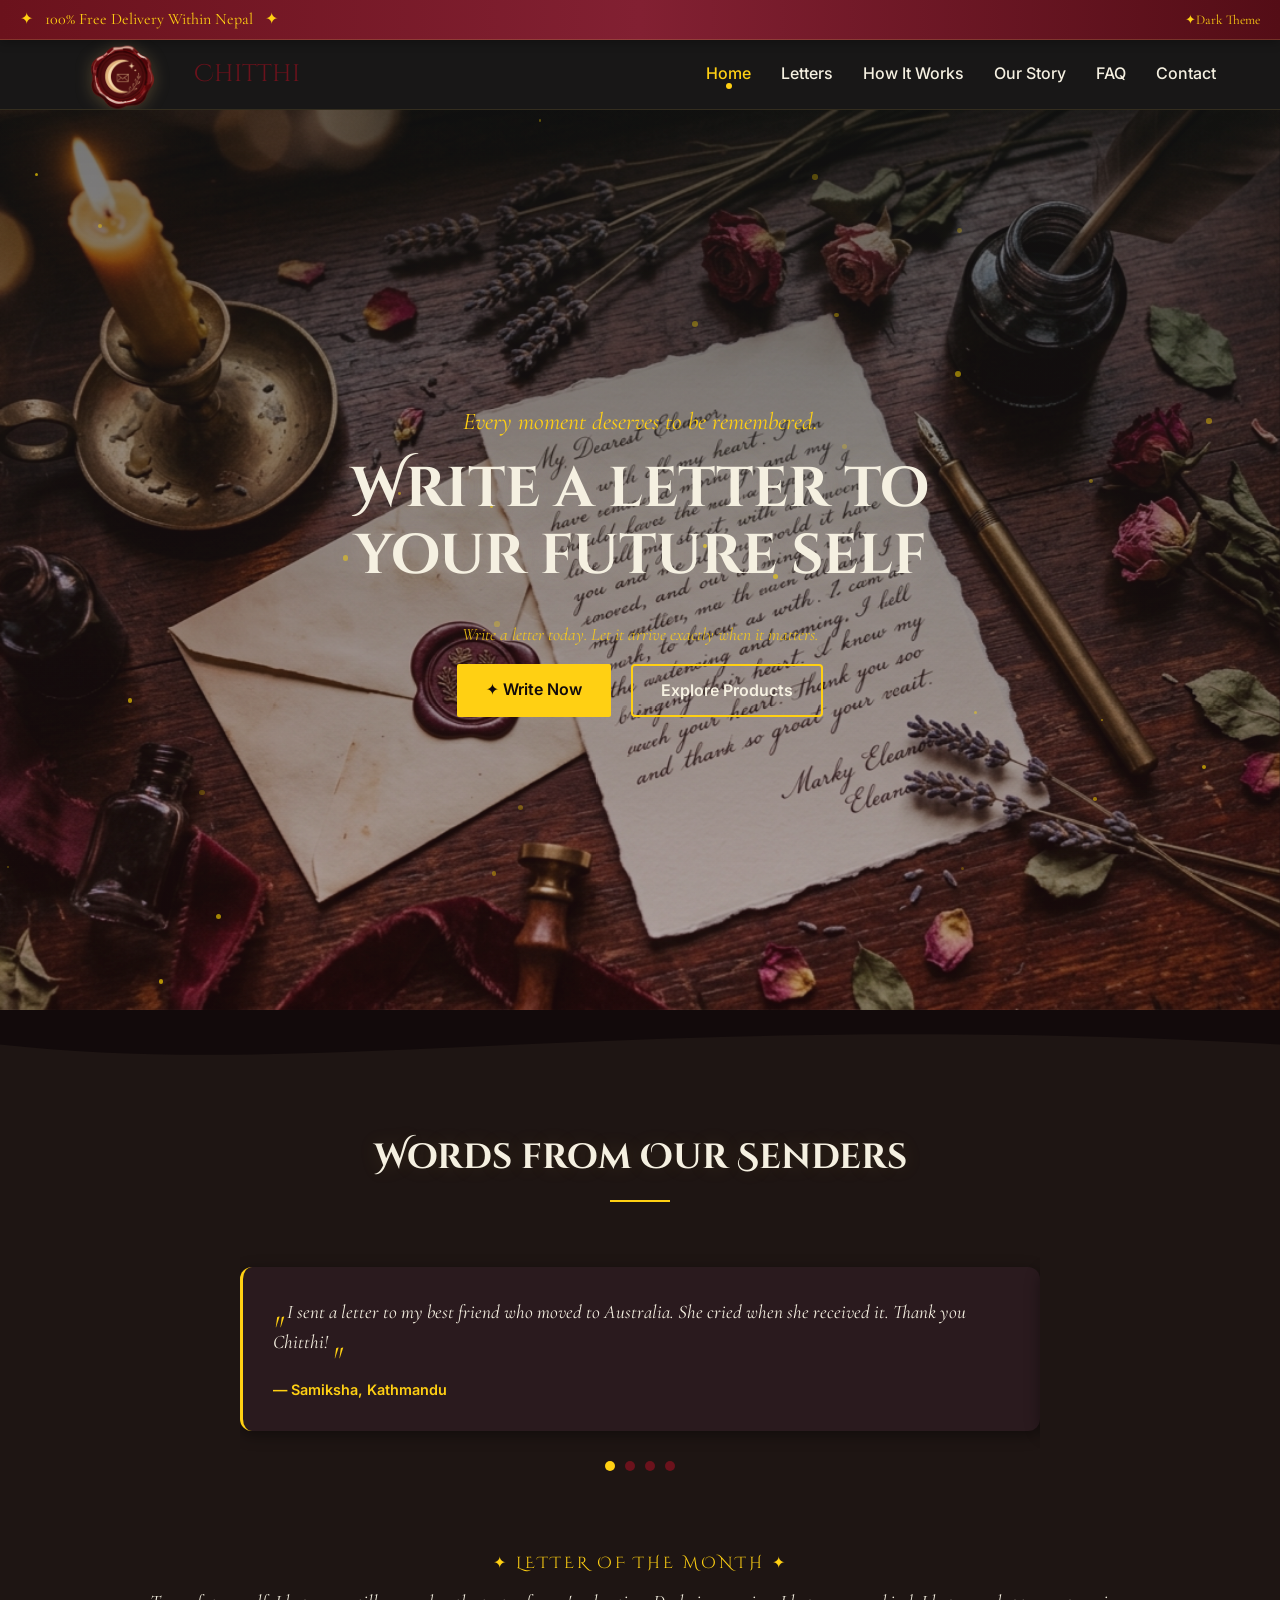
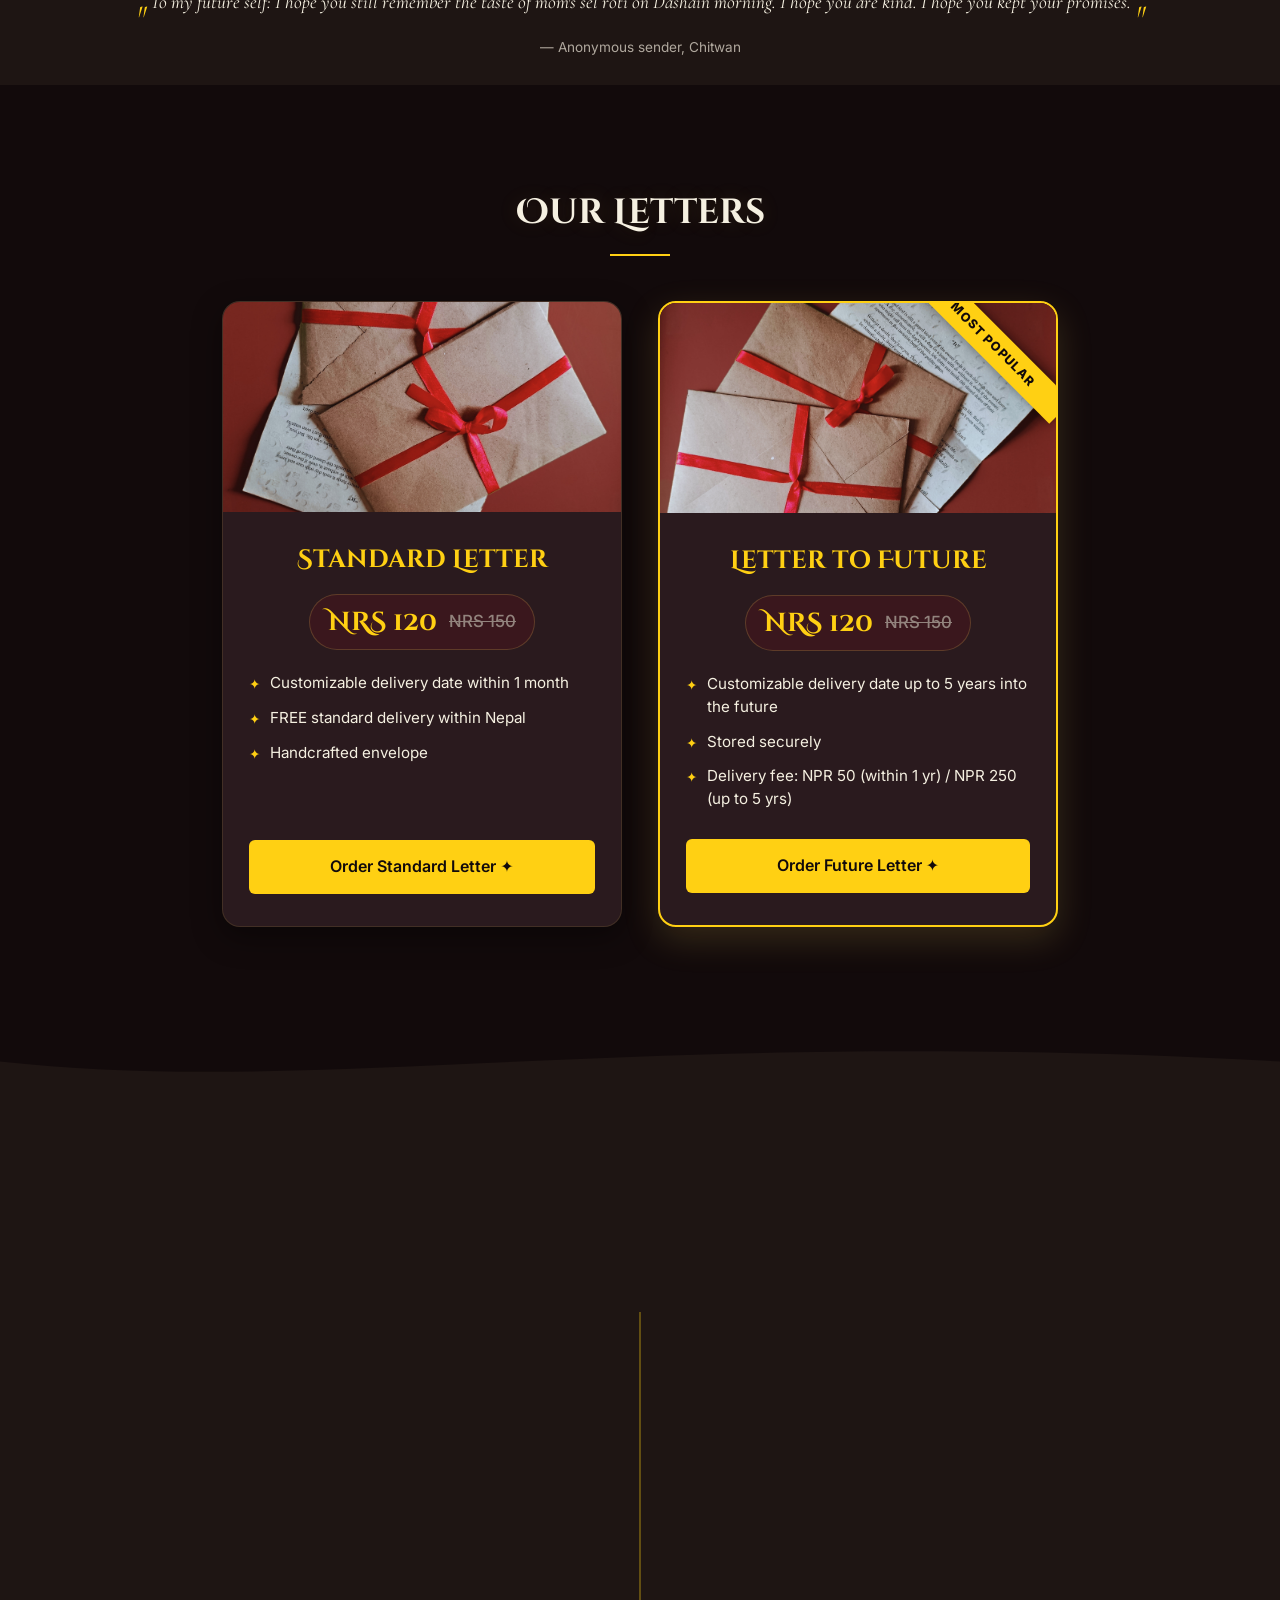
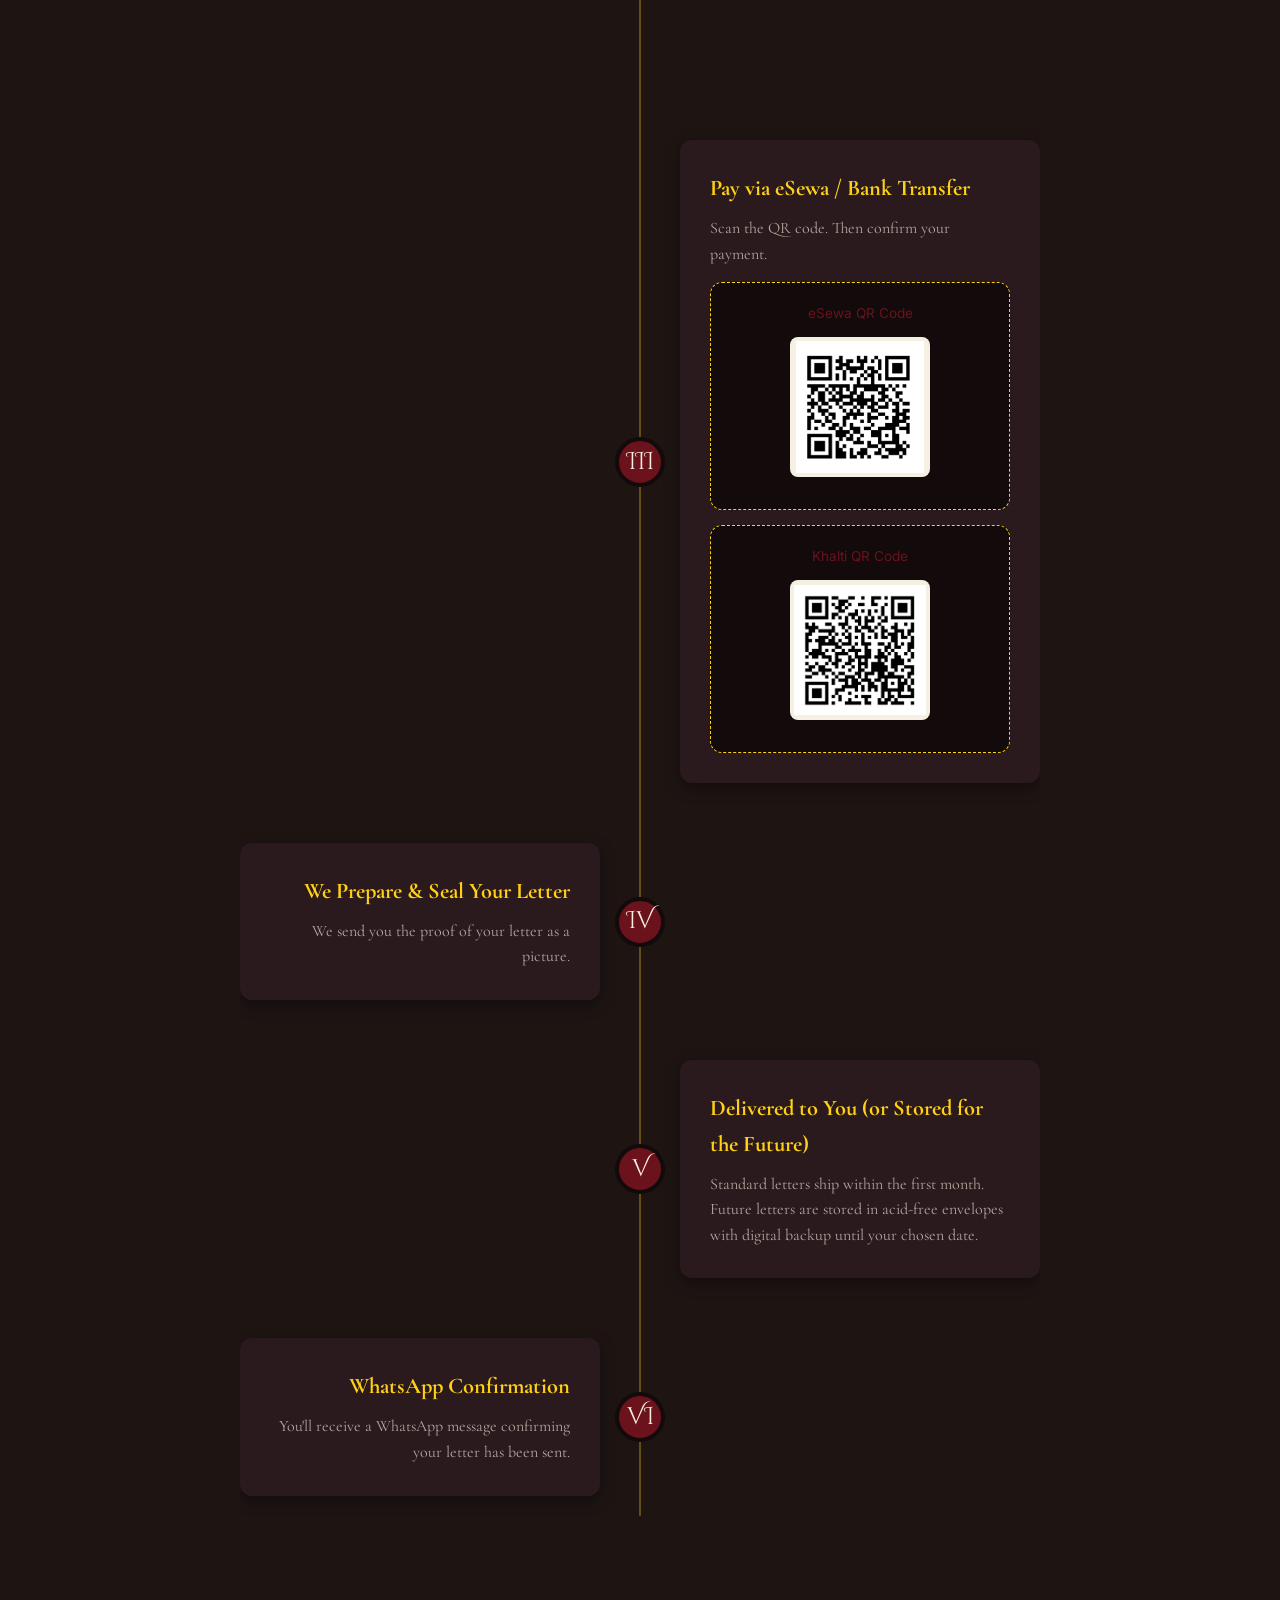
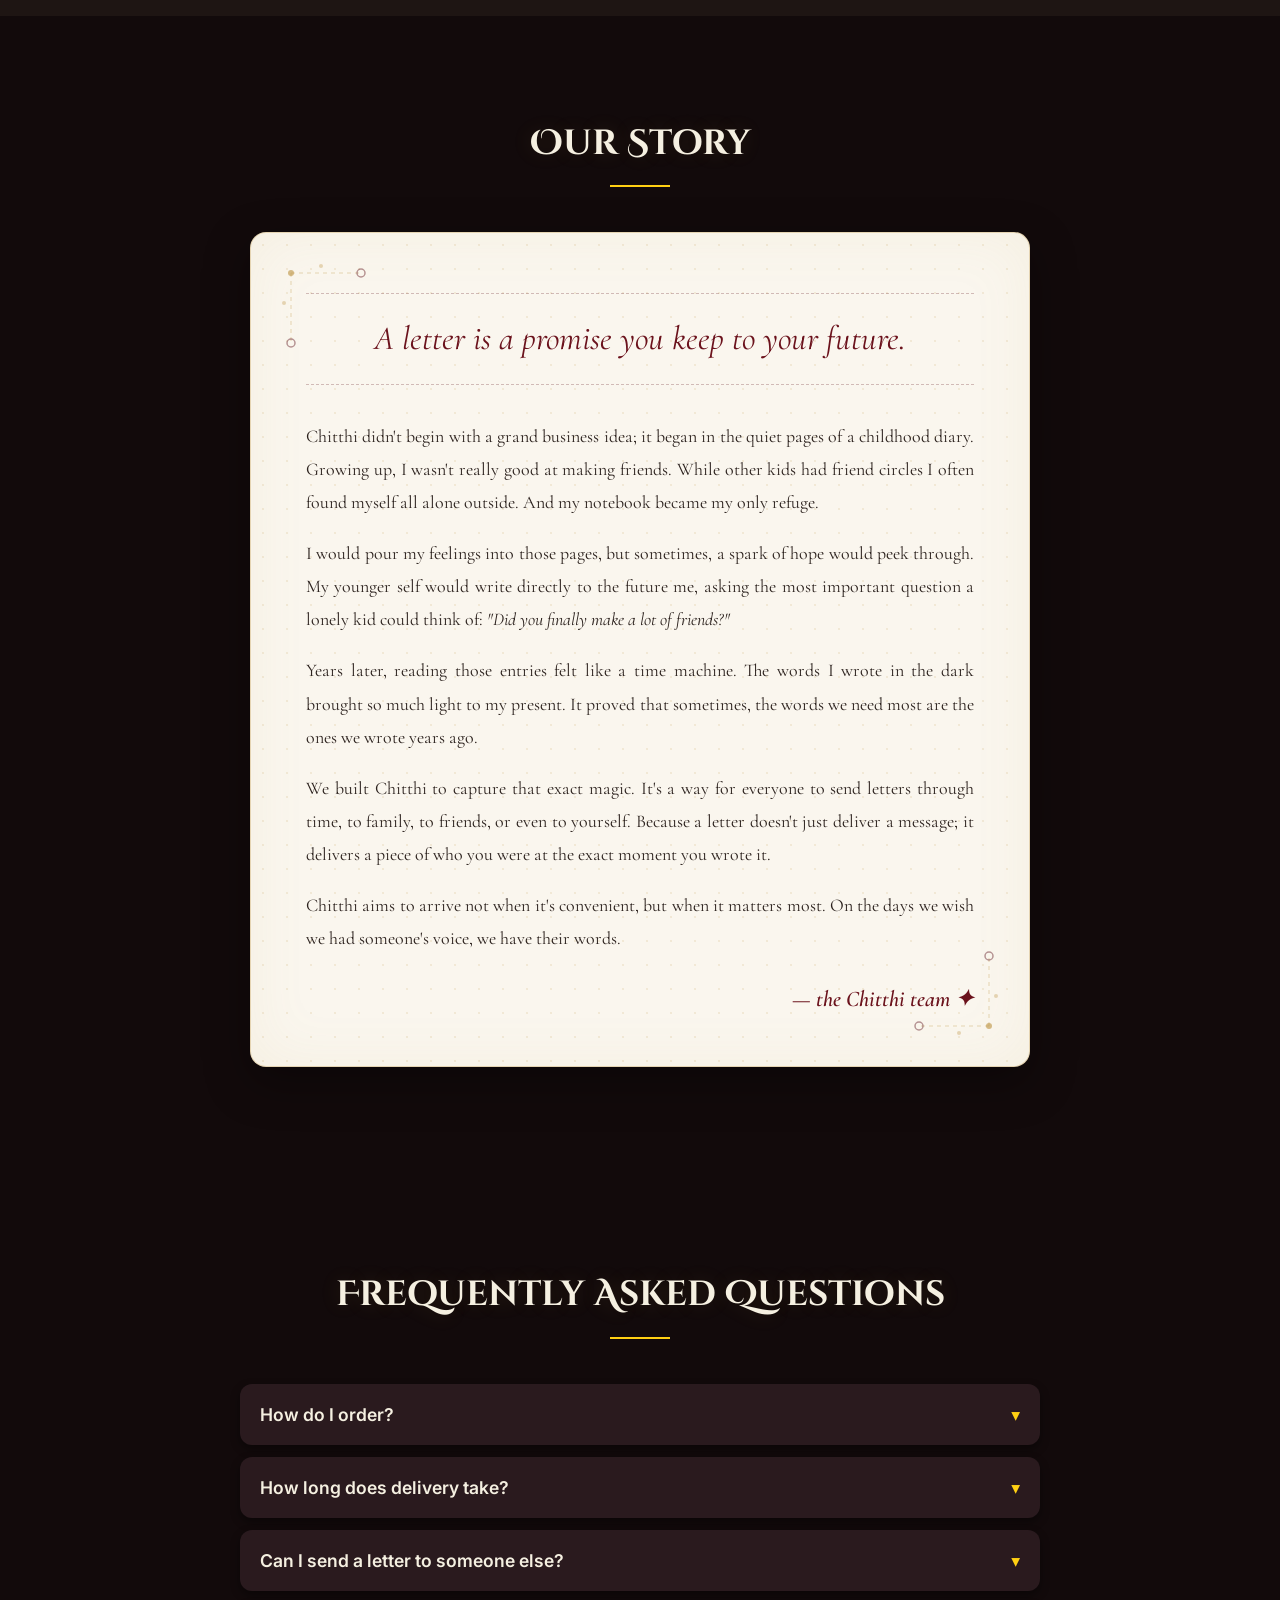
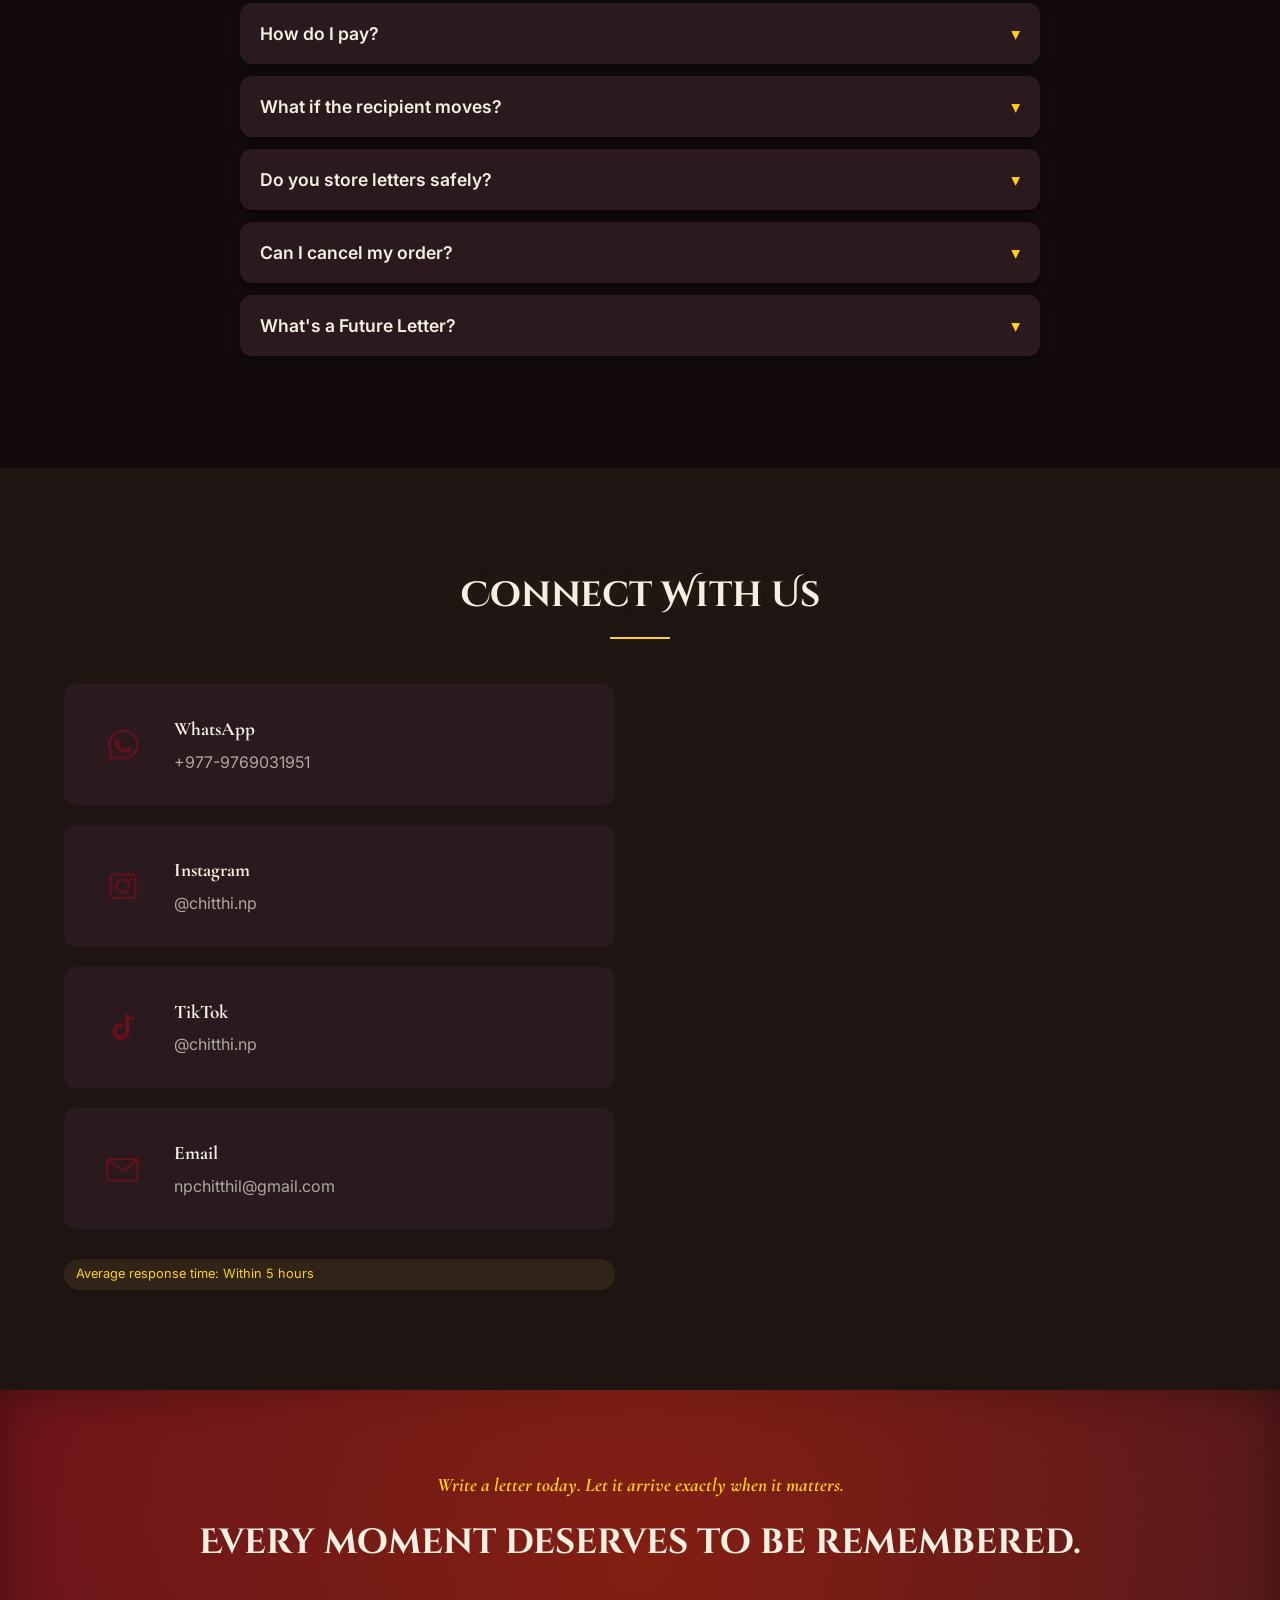
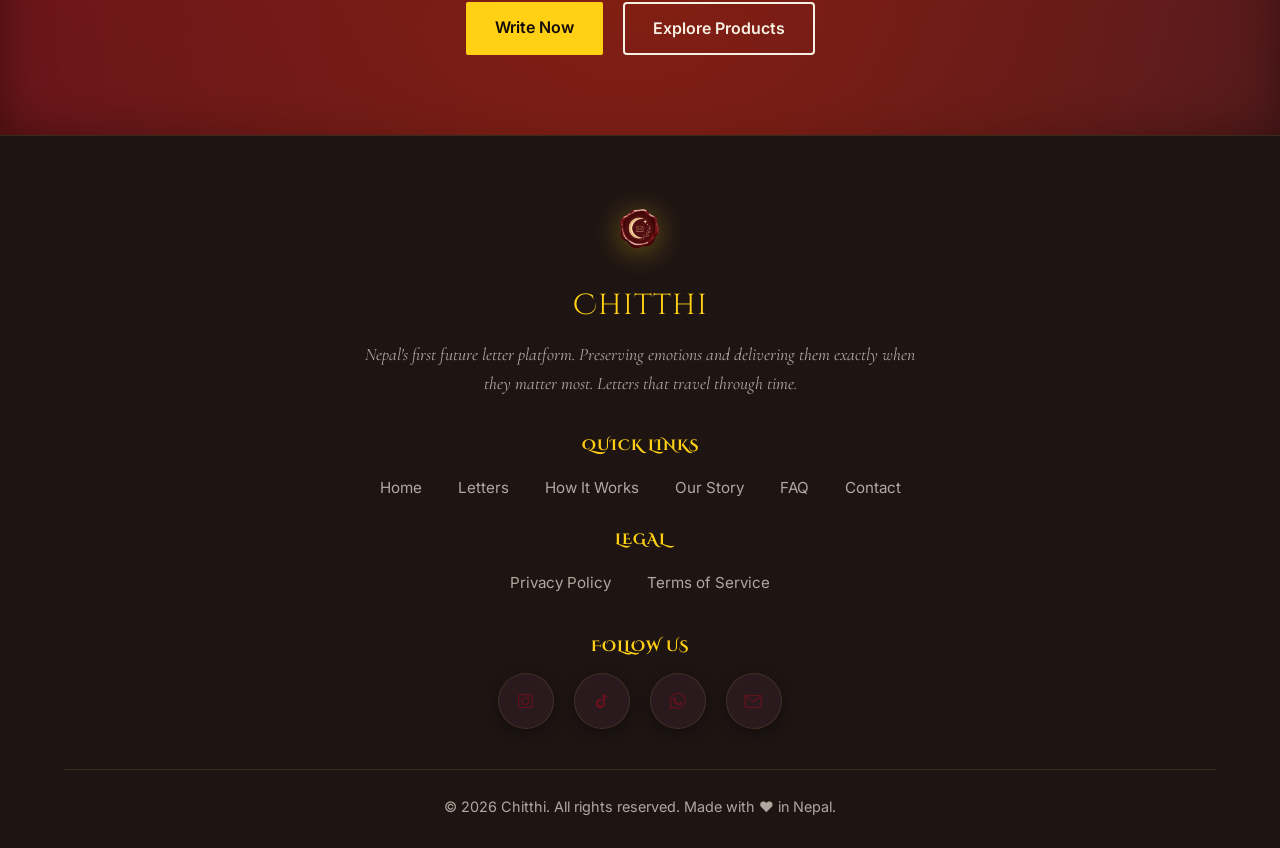
==== commit 14055fba: "8th" ====
--- a/index.html
+++ b/index.html
@@ -150,19 +150,20 @@
                 <!-- Standard Letter -->
                 <div class="pricing-card tilt-card animate-on-scroll">
                     <div class="pricing-img">
-                        <img src="images/letter_standard.jpg" alt="Standard Letter — wax-sealed envelope" loading="lazy">
-                    </div>
-                    <div class="pricing-body"><br>
+                        <img src="images/standardletter.png" alt="Standard Letter — wax-sealed envelope" loading="lazy">
+                    </div>
+                    <div class="pricing-body">
                         <h3 class="pricing-title">Standard Letter</h3>
-                        <p class="pricing-price"><span class="current-price">NRS 100</span>
-        <span class="original-price">NRS 150</span></p>
+                        <div class="pricing-price-row">
+                            <span class="current-price">NRS 120</span>
+                            <span class="original-price">NRS 150</span>
+                        </div>
                         <ul class="pricing-features">
-                            <li>Customizable date within a month</li>
-                            <li>Deep wine-red wax seal</li>
-                            <li>An exclusive monthly card</li>
-                            <li>FREE DELIVERY within Nepal</li>
+                            <li>Customizable delivery date within 1 month</li>
+                            <li>FREE standard delivery within Nepal</li>
+                            <li>Handcrafted envelope</li>
                         </ul>
-                        <a href="https://docs.google.com/forms/d/e/1FAIpQLSeXE-XlCAJ-s8slrYO87vrnRtgQpvL1gcED_u5kqwUm52nQIg/viewform?usp=header" class="btn-primary" target="_blank" rel="noopener"> Order </a>
+                        <a href="https://docs.google.com/forms/d/e/1FAIpQLSeXE-XlCAJ-s8slrYO87vrnRtgQpvL1gcED_u5kqwUm52nQIg/viewform?usp=header" class="btn-primary" target="_blank" rel="noopener">Order Standard Letter ✦</a>
                     </div>
                 </div>
 
@@ -170,20 +171,23 @@
                 <div class="pricing-card featured tilt-card animate-on-scroll">
                     <span class="badge-popular">✦ Most Popular</span>
                     <div class="pricing-img">
-                        <img src="images/letter_premium.jpg" alt="Future Letter — sealed with clock and hourglass" loading="lazy">
-                    </div>
-                    <div class="pricing-body"><br>
-                        <h3 class="pricing-title">Future Letter</h3>
-                        <p class="pricing-price"><span class="current-price">NRS 100</span>
-        <span class="original-price">NRS 150</span></p>
+                        <img src="images/letterfuture.png" alt="Future Letter — sealed with clock and hourglass" loading="lazy">
+                    </div>
+                    <div class="pricing-body">
+                        <h3 class="pricing-title">Letter to Future</h3>
+                        <div class="pricing-price-row">
+                            <span class="current-price">NRS 120</span>
+                            <span class="original-price">NRS 150</span>
+                        </div>
                         <ul class="pricing-features">
-                            <li>Customizable date within 5 years</li>
-                            <li>Stored securely until your date</li>
-                            <li>Delivery fee within 1 year costs NRP 50, 5 year costs NRP250</li>
+                            <li>Customizable delivery date up to 5 years into the future</li>
+                            <li>Stored securely</li>
+                            <li>Delivery fee: NPR 50 (within 1 yr) / NPR 250 (up to 5 yrs)</li>
                         </ul>
-                        <a href="https://docs.google.com/forms/d/e/1FAIpQLSfTphD-9ga14N4Lbln6pPpmBJzSQAGEXHl5ybI_IGTFLZcdPg/viewform?usp=header" class="btn-primary" target="_blank" rel="noopener"> Order </a>
-                    </div>
-                </div>
+                        <a href="https://docs.google.com/forms/d/e/1FAIpQLSfTphD-9ga14N4Lbln6pPpmBJzSQAGEXHl5ybI_IGTFLZcdPg/viewform?usp=header" class="btn-primary" target="_blank" rel="noopener">Order Future Letter ✦</a>
+                    </div>
+                </div>
+
             </div>
         </div>
     </section>
--- a/style.css
+++ b/style.css
@@ -603,98 +603,149 @@
 /* =========================================
    LETTERS / PRICING SECTION
    ========================================= */
+/* =========================================
+   LETTERS / PRICING SECTION
+   ========================================= */
 .pricing-grid {
   display: flex;
-  gap: 30px;
+  gap: 36px;
   justify-content: center;
-  align-items: center;
-  width: 100%;
-  max-width: 100%;
-  box-sizing: border-box;
-}
-
-.current-price {
-  font-size: 34px;
-  font-weight: 700;
-  color: #ffef0d; /* Vibrant red to catch attention */
-}
-
-        /* The original crossed-out price */
-.original-price {
-  font-size: 24px;
-  font-weight: 400;
-  color: #6B121C;
-  text-decoration: line-through;
+  align-items: stretch;
+  width: 100%;
+  max-width: 900px;
+  margin: 0 auto;
+  box-sizing: border-box;
 }
 
 .pricing-card {
   background-color: var(--bg-card);
-  border-radius: 16px;
+  border: 1px solid var(--glass-border);
+  border-radius: 18px;
   overflow: hidden;
   flex: 1;
   width: 100%;
-  max-width: 350px;
+  max-width: 400px;
   box-shadow: 0 10px 30px var(--shadow);
-  transition: transform 0.3s ease, box-shadow 0.3s ease;
-  position: relative;
-  box-sizing: border-box;
-}
+  transition: transform 0.35s ease, box-shadow 0.35s ease, border-color 0.35s ease;
+  position: relative;
+  box-sizing: border-box;
+  display: flex;
+  flex-direction: column;
+}
+
 .pricing-card:hover {
   transform: translateY(-8px);
-  box-shadow: 0 15px 40px var(--shadow);
+  box-shadow: 0 18px 45px rgba(0, 0, 0, 0.45);
+  border-color: rgba(201, 168, 76, 0.4);
 }
 
 .pricing-img {
   width: 100%;
-  height: 200px;
+  height: 210px;
+  overflow: hidden;
+  position: relative;
+  background-color: var(--bg-secondary);
+}
+
+.pricing-img img {
+  width: 100%;
+  height: 100%;
   object-fit: cover;
+  transition: transform 0.5s ease;
+}
+
+.pricing-card:hover .pricing-img img {
+  transform: scale(1.06);
 }
 
 .pricing-body {
-  padding: 30px;
+  padding: 28px 26px 32px;
   text-align: center;
   box-sizing: border-box;
+  display: flex;
+  flex-direction: column;
+  flex: 1;
 }
 
 .pricing-title {
-  font-family: var(--font-accent);
-  font-size: 1.5rem;
-  color: var(--text);
-  margin-bottom: 10px;
-}
-
-.pricing-price {
   font-family: var(--font-display);
-  font-size: 2.5rem;
+  font-size: 1.55rem;
   color: var(--gold);
-  margin-bottom: 20px;
+  margin-bottom: 14px;
+}
+
+.pricing-price-row {
+  display: inline-flex;
+  align-items: center;
+  justify-content: center;
+  gap: 12px;
+  margin: 0 auto 22px auto;
+  padding: 6px 18px;
+  background: rgba(107, 18, 28, 0.25);
+  border: 1px solid rgba(201, 168, 76, 0.25);
+  border-radius: 30px;
+  width: fit-content;
+}
+
+.current-price {
+  font-family: var(--font-display);
+  font-size: 1.65rem;
+  font-weight: 700;
+  color: var(--gold);
+}
+
+.original-price {
+  font-family: var(--font-ui);
+  font-size: 1.05rem;
+  font-weight: 500;
+  color: var(--text-muted);
+  text-decoration: line-through;
+  opacity: 0.75;
 }
 
 .pricing-features {
   text-align: left;
-  margin-bottom: 30px;
-}
+  margin-bottom: 28px;
+  display: flex;
+  flex-direction: column;
+  gap: 12px;
+  flex: 1;
+}
+
 .pricing-features li {
-  margin-bottom: 10px;
   font-family: var(--font-ui);
   font-size: 0.95rem;
-  color: var(--text-muted);
-  display: flex;
-  align-items: center;
+  color: var(--text);
+  line-height: 1.5;
+  display: flex;
+  align-items: flex-start;
   gap: 10px;
 }
+
 .pricing-features li::before {
-  content: '✓';
+  content: '✦';
   color: var(--gold);
-  font-weight: bold;
+  font-size: 0.85rem;
+  margin-top: 2px;
+  flex-shrink: 0;
+}
+
+.pricing-card .btn-primary {
+  margin-top: auto;
+  width: 100%;
+  padding: 13px 20px;
+  font-size: 1rem;
+  border-radius: 6px;
 }
 
 .pricing-card.featured {
-  transform: scale(1.05);
   border: 2px solid var(--gold);
-}
+  box-shadow: 0 12px 35px rgba(201, 168, 76, 0.2);
+}
+
 .pricing-card.featured:hover {
-  transform: scale(1.05) translateY(-8px);
+  transform: translateY(-8px);
+  box-shadow: 0 20px 50px rgba(201, 168, 76, 0.3);
 }
 
 .badge-popular {
@@ -702,13 +753,16 @@
   top: 20px;
   right: -35px;
   background-color: var(--gold);
-  color: var(--bg);
-  padding: 5px 40px;
+  color: #120A0B;
+  padding: 6px 40px;
   font-family: var(--font-ui);
-  font-size: 0.8rem;
-  font-weight: bold;
+  font-size: 0.78rem;
+  font-weight: 800;
   transform: rotate(45deg);
   text-transform: uppercase;
+  letter-spacing: 1px;
+  box-shadow: 0 2px 8px rgba(0, 0, 0, 0.3);
+  z-index: 5;
 }
 
 /* =========================================
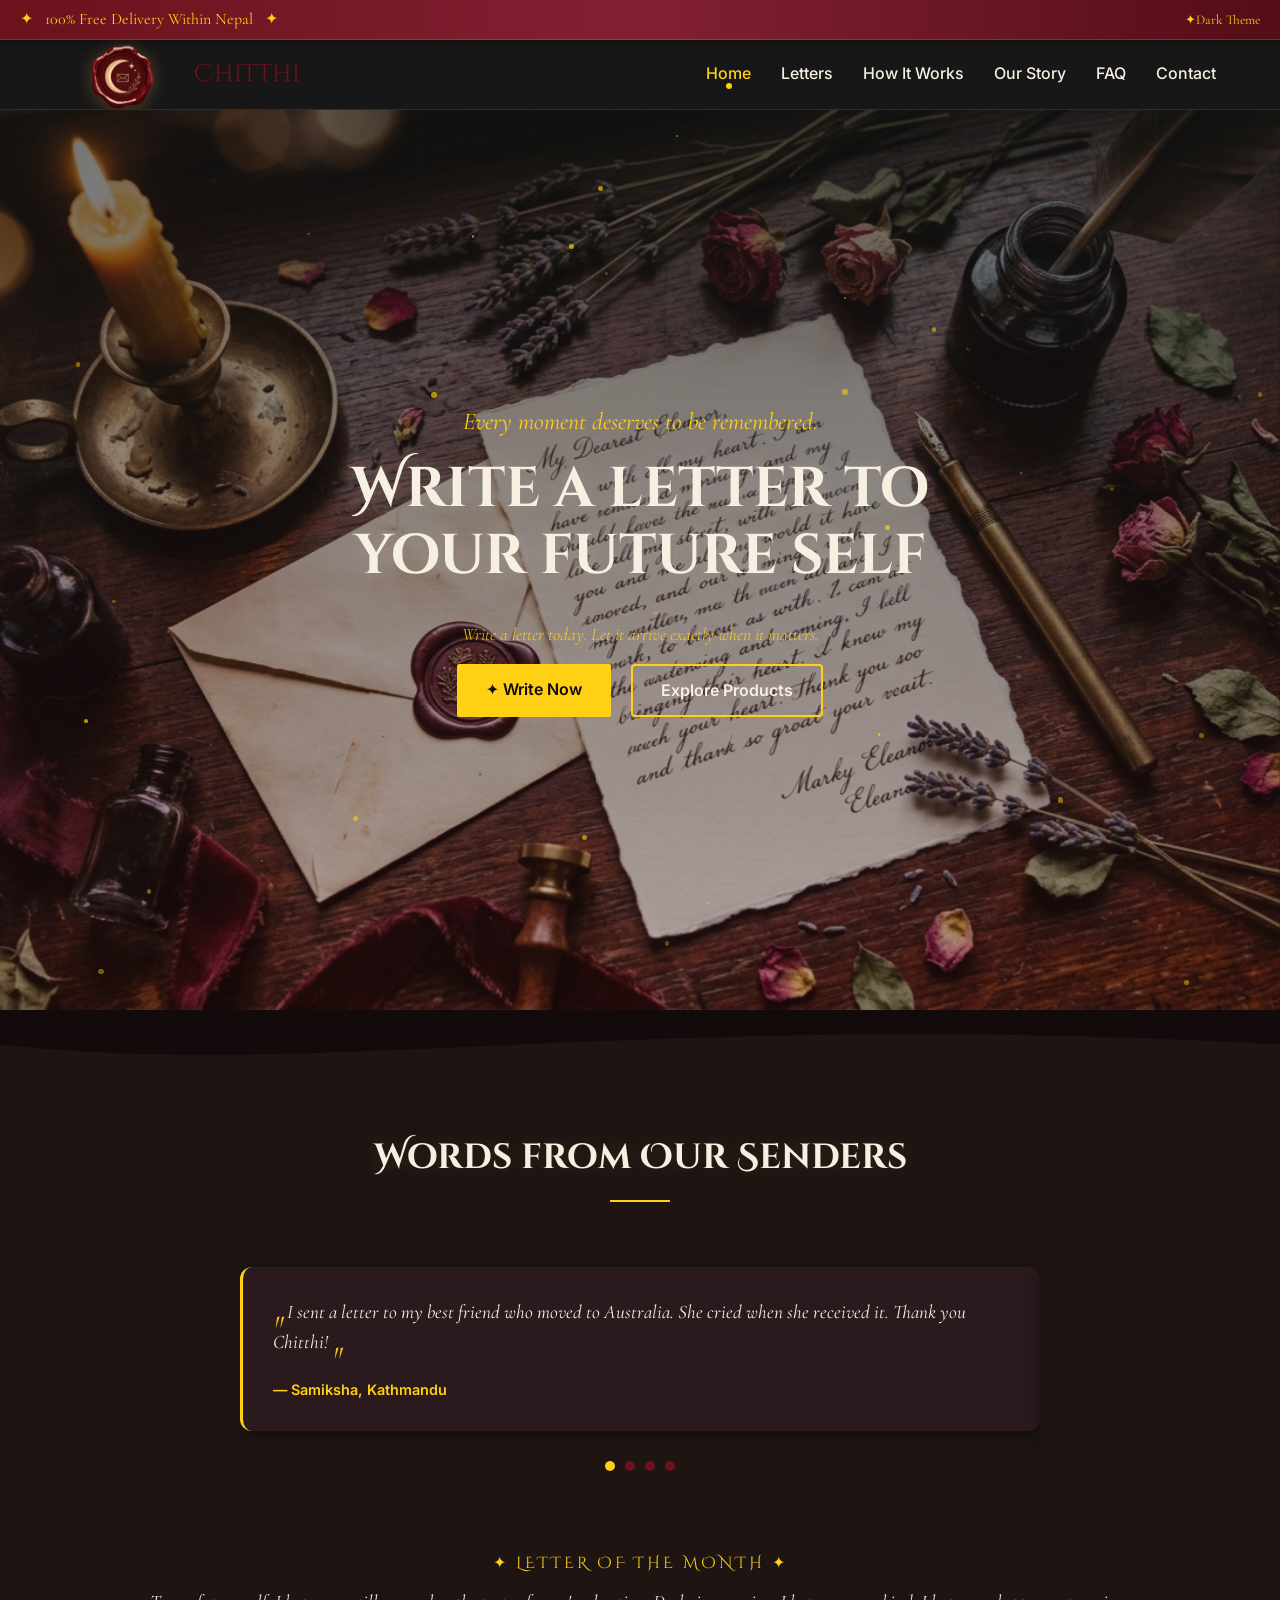
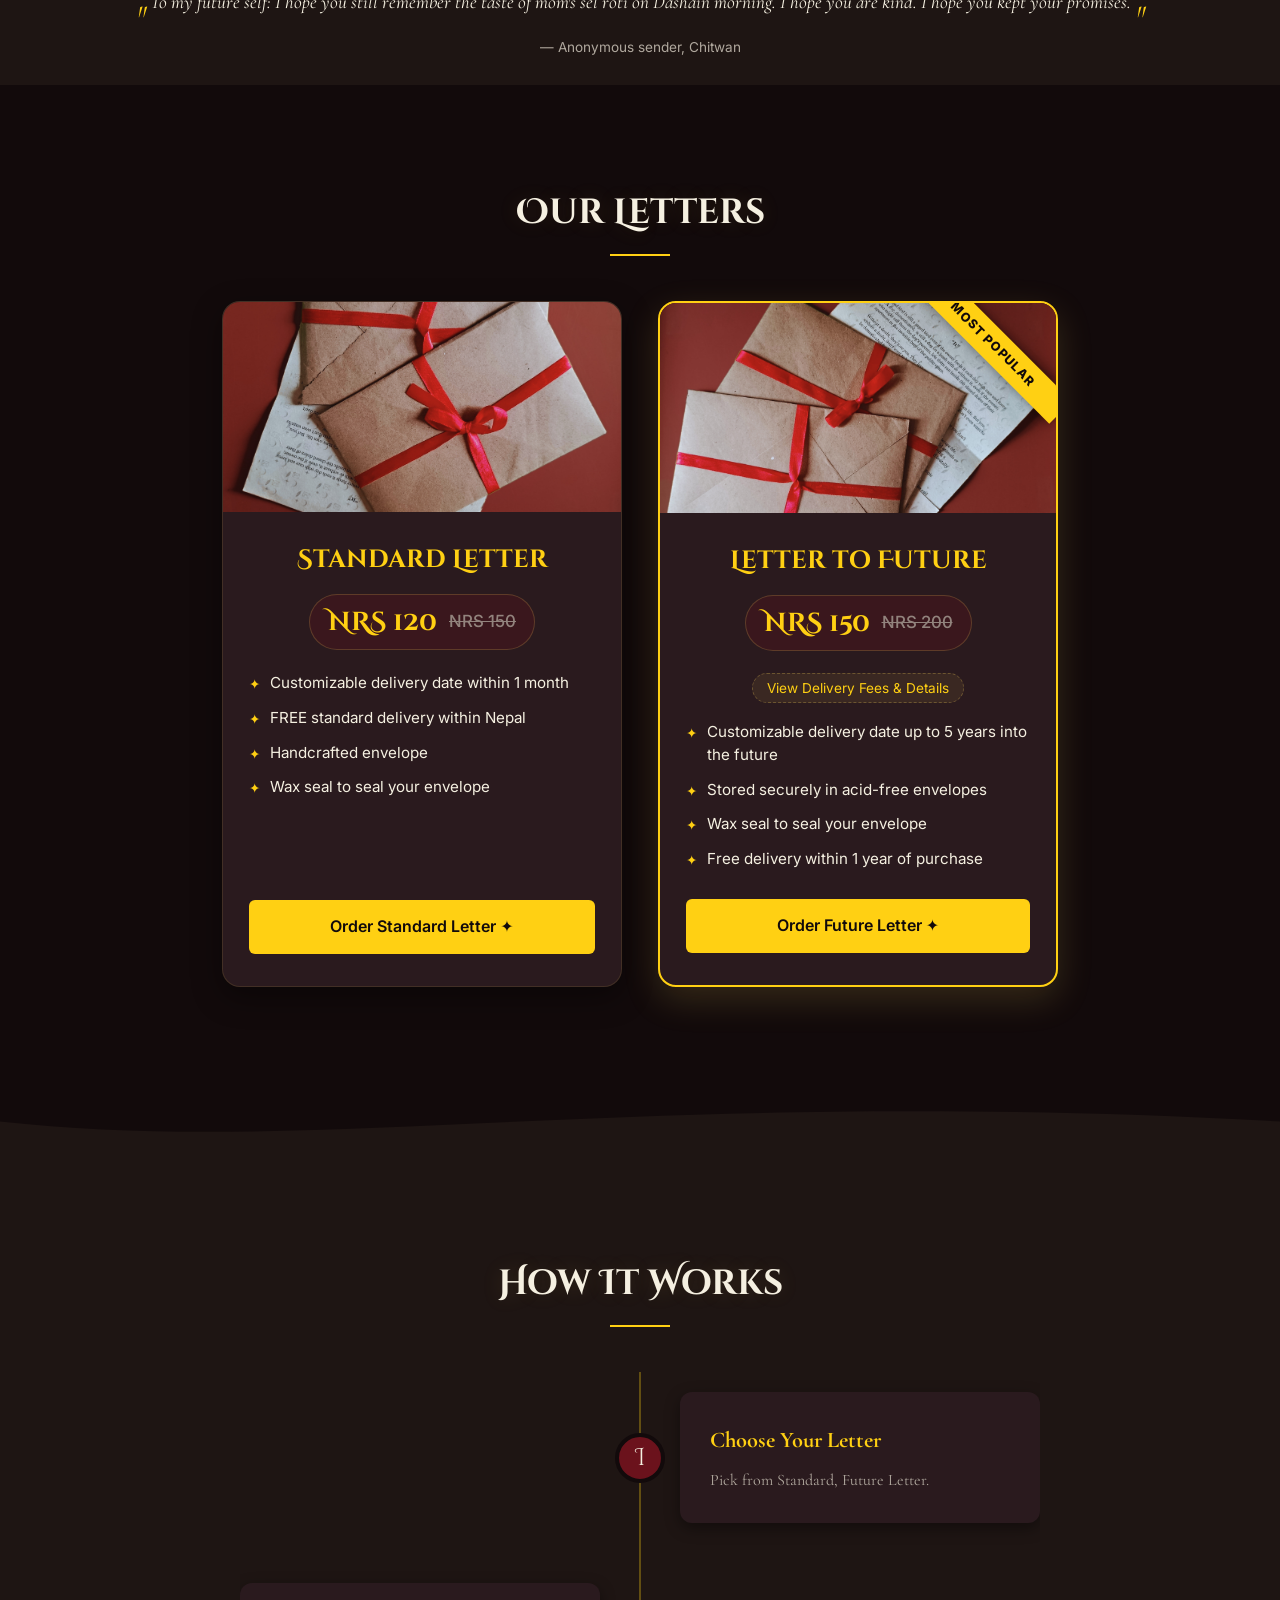
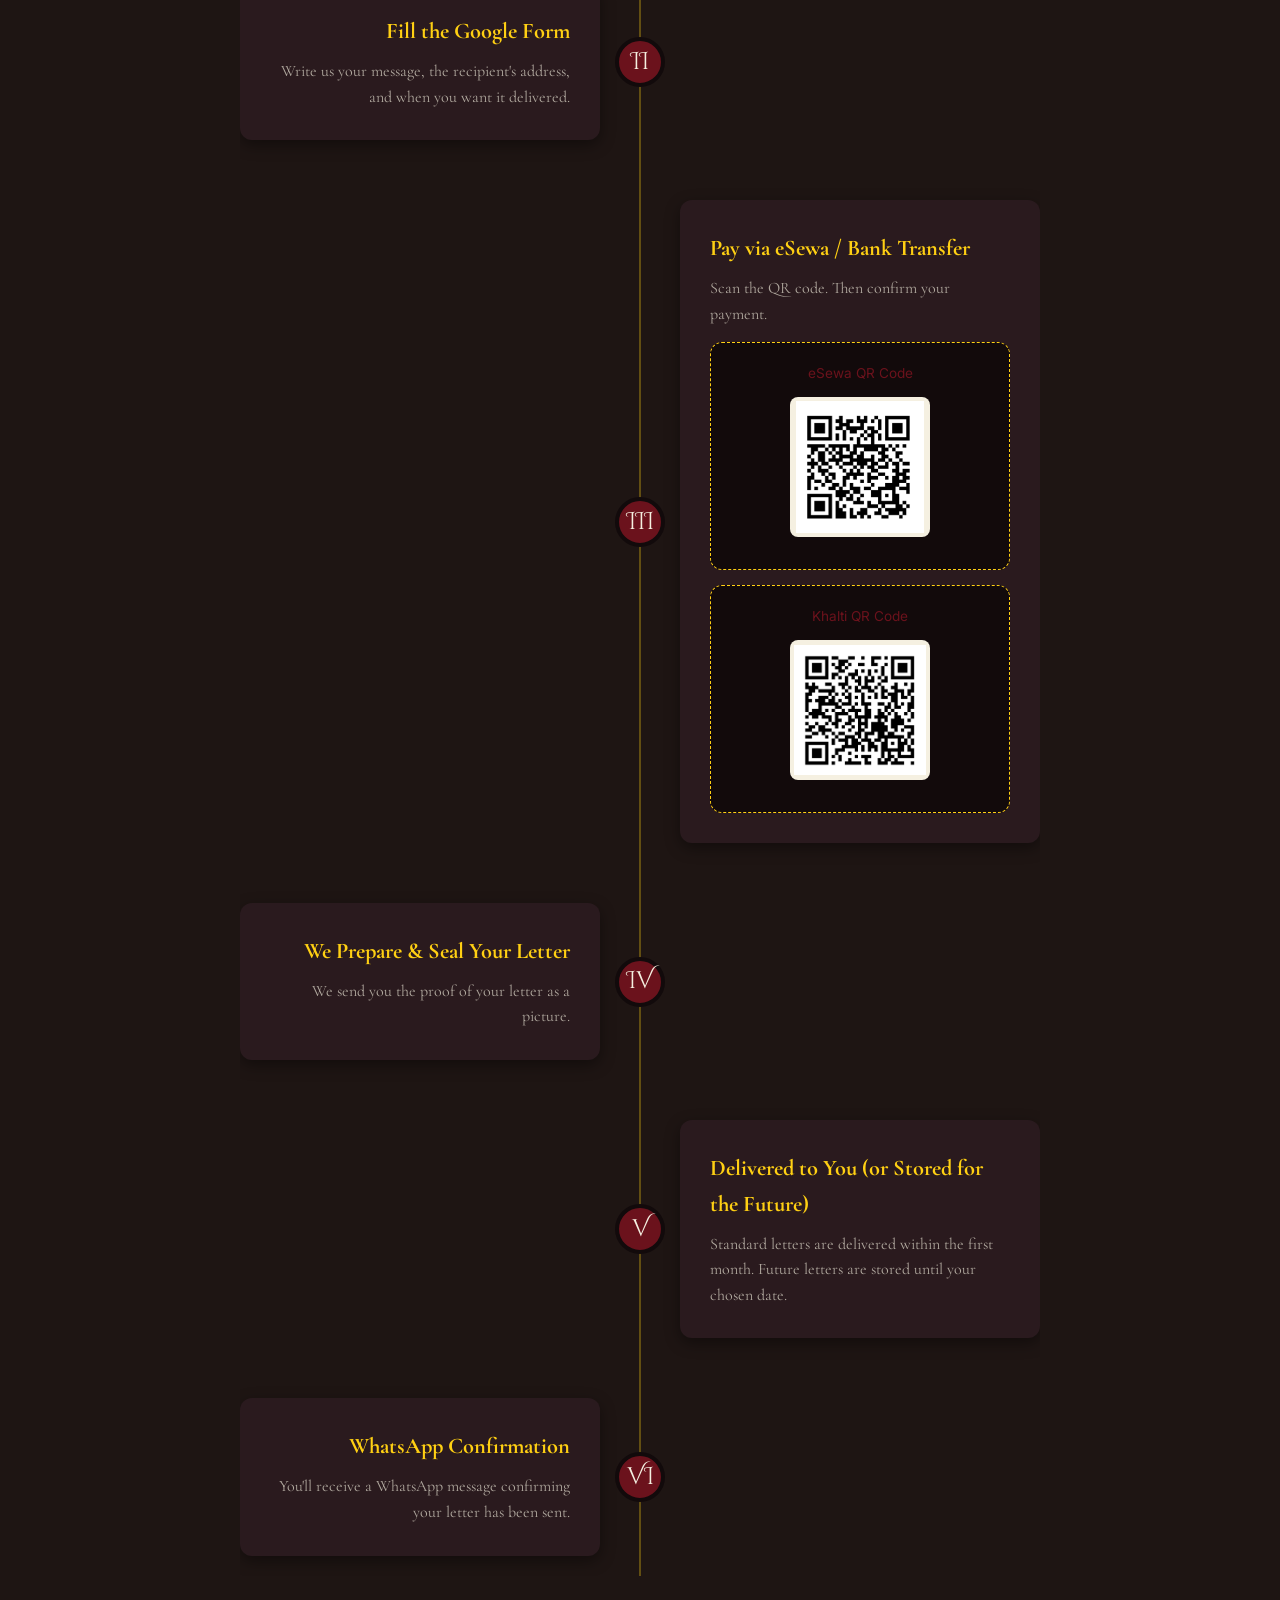
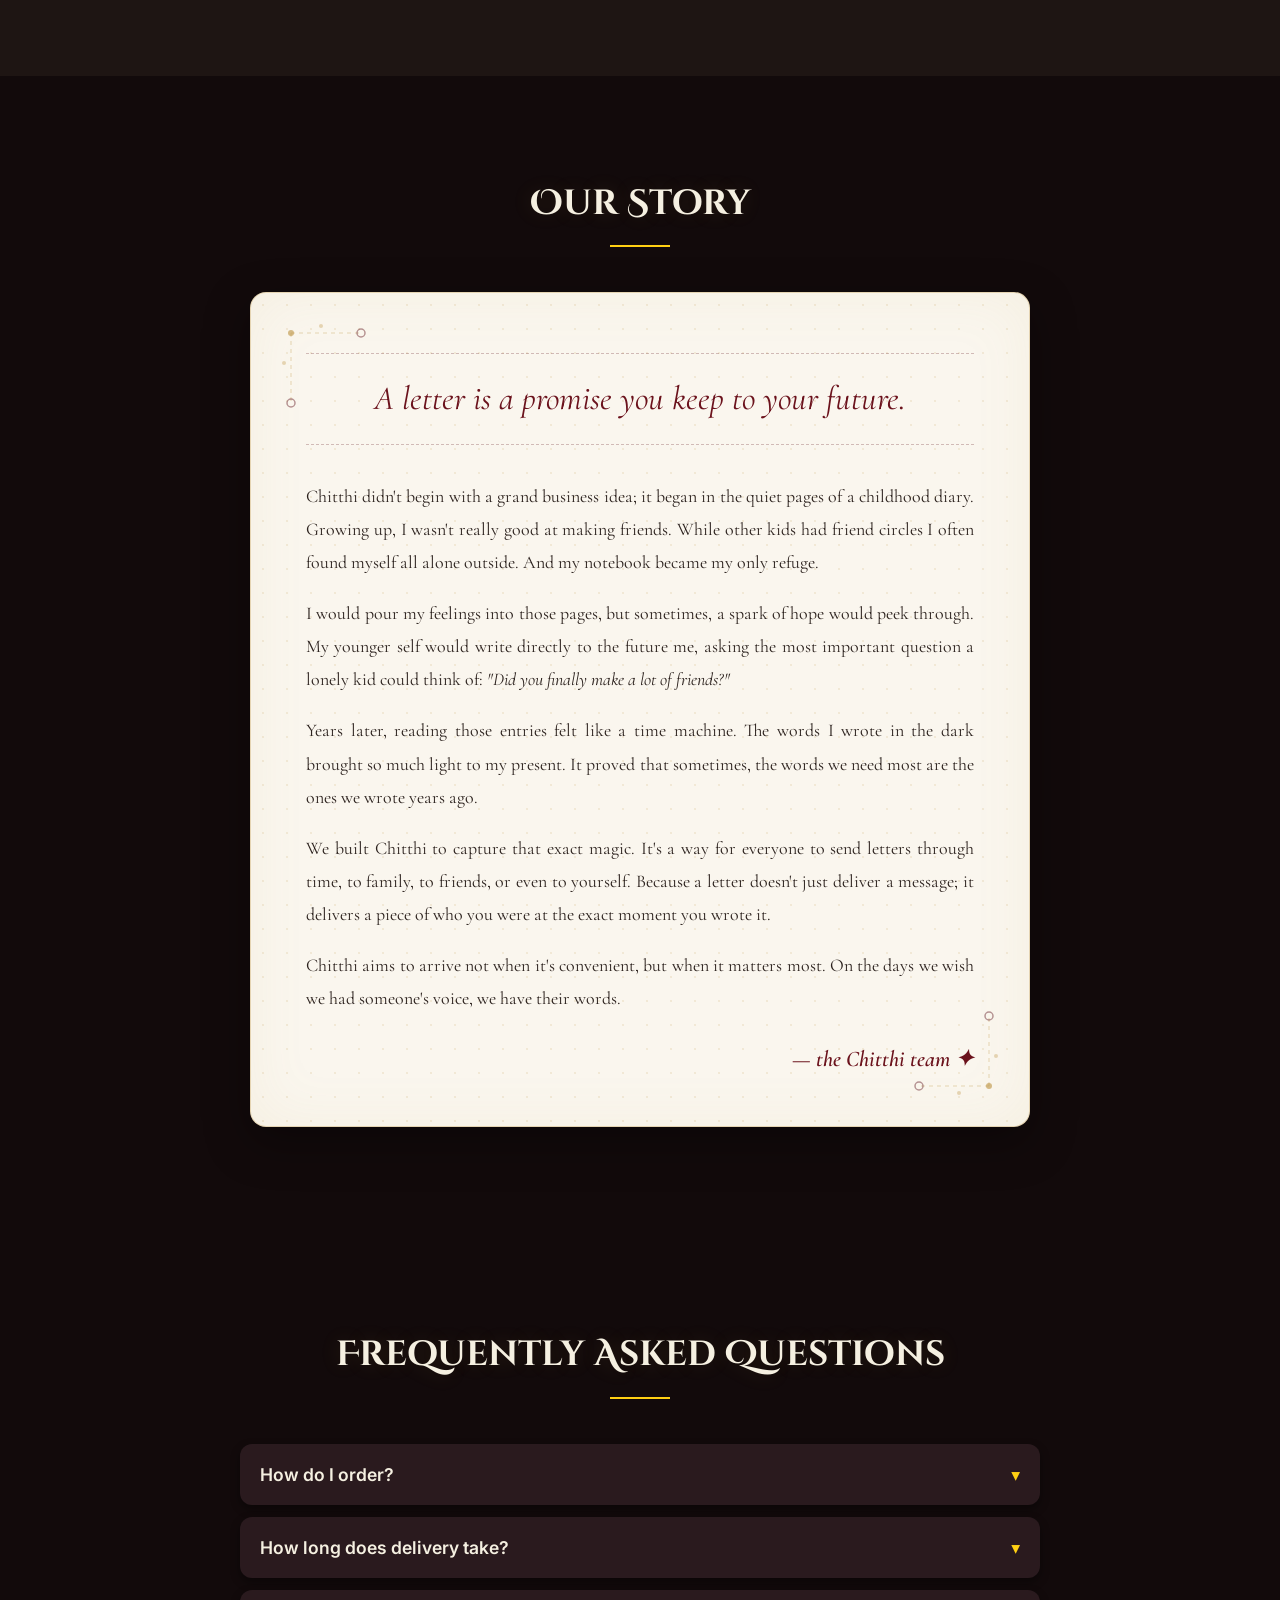
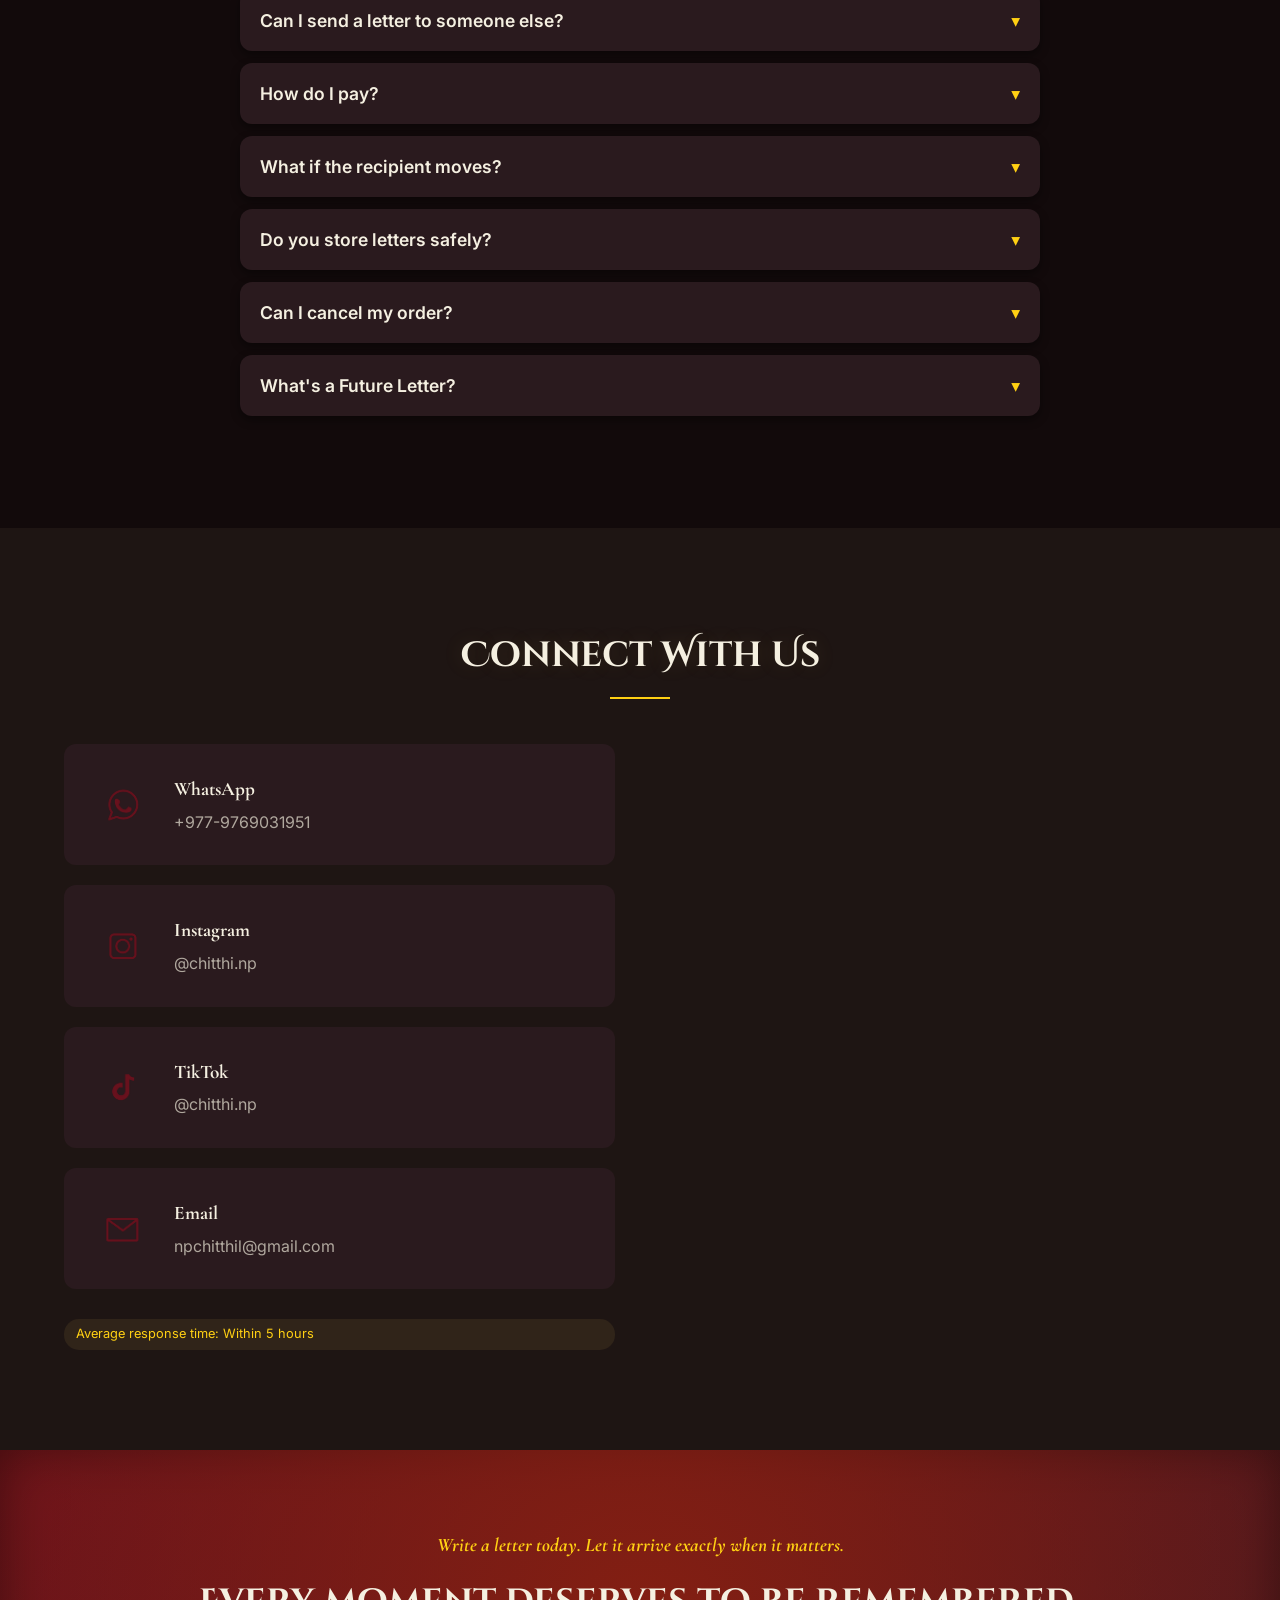
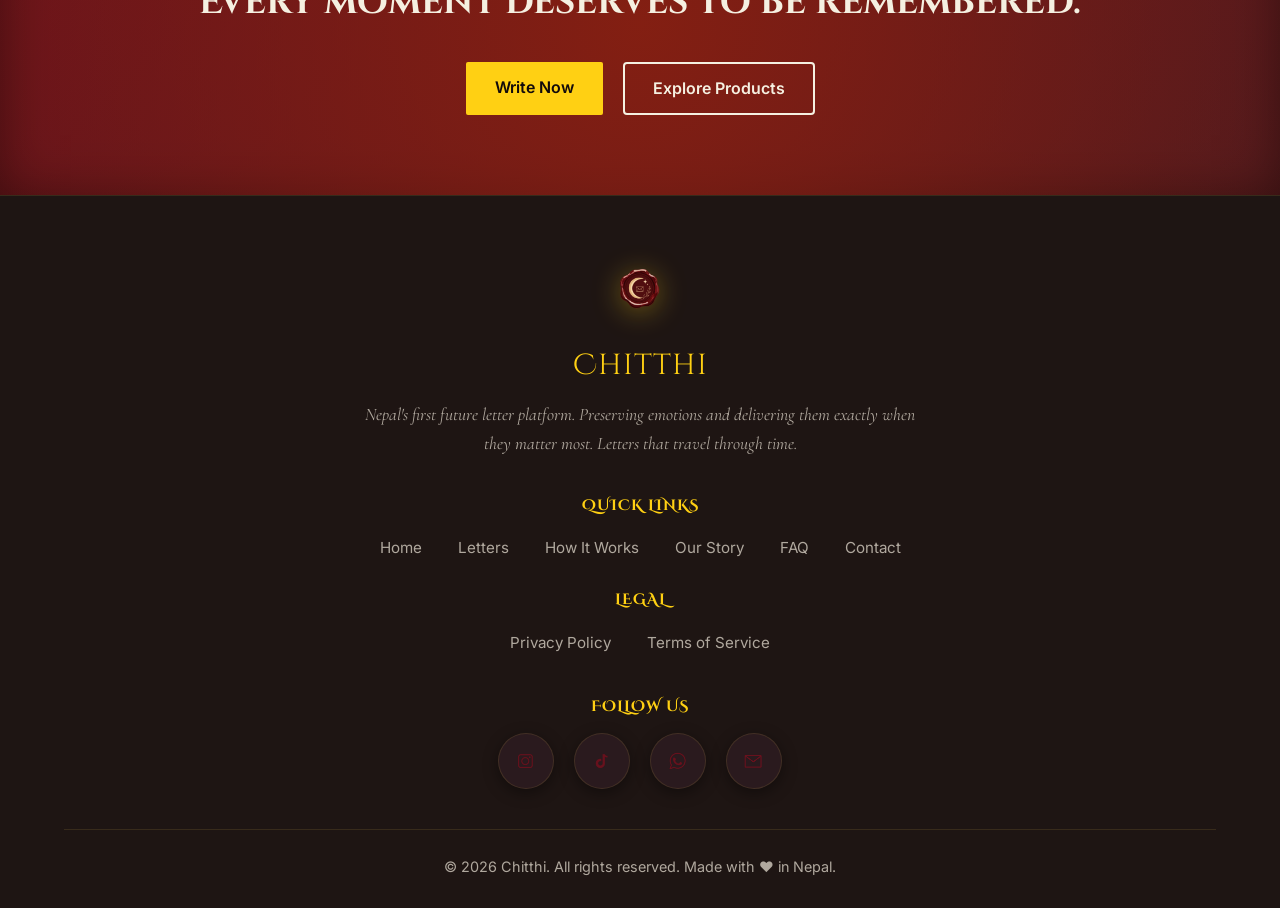
==== commit 0df9f485: "Phase 1" ====
--- a/index.html
+++ b/index.html
@@ -158,17 +158,19 @@
                             <span class="current-price">NRS 120</span>
                             <span class="original-price">NRS 150</span>
                         </div>
+    
                         <ul class="pricing-features">
                             <li>Customizable delivery date within 1 month</li>
                             <li>FREE standard delivery within Nepal</li>
                             <li>Handcrafted envelope</li>
+                            <li>Wax seal to seal your envelope</li>
                         </ul>
                         <a href="https://docs.google.com/forms/d/e/1FAIpQLSeXE-XlCAJ-s8slrYO87vrnRtgQpvL1gcED_u5kqwUm52nQIg/viewform?usp=header" class="btn-primary" target="_blank" rel="noopener">Order Standard Letter ✦</a>
                     </div>
                 </div>
 
                 <!-- Future Letter — FEATURED -->
-                <div class="pricing-card featured tilt-card animate-on-scroll">
+                <div class="pricing-card featured tilt-card animate-on-scroll" data-product="future">
                     <span class="badge-popular">✦ Most Popular</span>
                     <div class="pricing-img">
                         <img src="images/letterfuture.png" alt="Future Letter — sealed with clock and hourglass" loading="lazy">
@@ -176,13 +178,15 @@
                     <div class="pricing-body">
                         <h3 class="pricing-title">Letter to Future</h3>
                         <div class="pricing-price-row">
-                            <span class="current-price">NRS 120</span>
-                            <span class="original-price">NRS 150</span>
-                        </div>
+                            <span class="current-price">NRS 150</span>
+                            <span class="original-price">NRS 200</span>
+                        </div>
+                        <button class="view-details-btn" data-product="future">View Delivery Fees & Details</button>
                         <ul class="pricing-features">
                             <li>Customizable delivery date up to 5 years into the future</li>
-                            <li>Stored securely</li>
-                            <li>Delivery fee: NPR 50 (within 1 yr) / NPR 250 (up to 5 yrs)</li>
+                            <li>Stored securely in acid-free envelopes</li>
+                            <li>Wax seal to seal your envelope</li>
+                            <li>Free delivery within 1 year of purchase</li>
                         </ul>
                         <a href="https://docs.google.com/forms/d/e/1FAIpQLSfTphD-9ga14N4Lbln6pPpmBJzSQAGEXHl5ybI_IGTFLZcdPg/viewform?usp=header" class="btn-primary" target="_blank" rel="noopener">Order Future Letter ✦</a>
                     </div>
@@ -256,7 +260,7 @@
                         <div class="step-number">V</div>
                         <div class="timeline-content">
                             <h3 class="step-title"> Delivered to You (or Stored for the Future)</h3>
-                            <p class="step-desc">Standard letters ship within the first month. Future letters are stored in acid-free envelopes with digital backup until your chosen date.</p>
+                            <p class="step-desc">Standard letters are delivered within the first month. Future letters are stored until your chosen date.</p>
                         </div>
                     </div>
 
@@ -600,7 +604,7 @@
                 <ul style="padding-left: 20px; margin-bottom: 15px;">
                     <li>Name, Address, Phone, Email</li>
                     <li>We <strong>DO NOT</strong> share your data with third parties</li>
-                    <li>We store future letters securely in acid-free envelopes + digital backup</li>
+                    <li>We store future letters securely</li>
                     <li>You can request deletion of your data at any time</li>
                 </ul>
 
@@ -638,6 +642,63 @@
         </div>
     </div>
 
+    <!-- Product Detail Modal -->
+    <div class="modal" id="modal-product-detail">
+        <div class="modal-overlay"></div>
+        <div class="modal-content product-modal-content">
+            <button class="modal-close" aria-label="Close modal">✕</button>
+            <div class="product-modal-header">
+                <img id="detail-img" src="images/standardletter.png" alt="Product Image" class="product-detail-img">
+                <div class="product-detail-info">
+                    <h2 id="detail-title" class="product-detail-title">Letter Details</h2>
+                    <div class="pricing-price-row" style="margin: 8px 0 0 0;">
+                        <span id="detail-current-price" class="current-price">NRS 120</span>
+                        <span id="detail-original-price" class="original-price">NRS 150</span>
+                    </div>
+                </div>
+            </div>
+
+            <div class="product-modal-body">
+                <div class="fee-schedule-box">
+                    <div class="fee-box-header">
+                        <h3 class="fee-box-title">✦ Delivery Fees Schedule</h3>
+                        <span class="fee-box-badge">Option 1: Clean & Simple (Best for general users)</span>
+                    </div>
+                    <ul class="fee-list">
+                        <li>
+                            <span class="fee-time">Mailed within 1 year of purchase</span>
+                            <span class="fee-amount free">FREE</span>
+                        </li>
+                        <li>
+                            <span class="fee-time">After 1 year</span>
+                            <span class="fee-amount">NPR 50</span>
+                        </li>
+                        <li>
+                            <span class="fee-time">After 2 years</span>
+                            <span class="fee-amount">NPR 100</small></span>
+                        </li>
+                        <li>
+                            <span class="fee-time">After 4 years</span>
+                            <span class="fee-amount">NPR 200</small></span>
+                        </li>
+                    </ul>
+                    <p class="fee-note">(Fee is charged at the time of purchasing, based on when you want to send your letter.)</p>
+                </div>
+
+                <div class="product-features-box">
+                    <h4 class="features-box-title">What's Included:</h4>
+                    <ul id="detail-features-list" class="pricing-features">
+                        <!-- Populated dynamically via JS -->
+                    </ul>
+                </div>
+
+                <div class="product-modal-action">
+                    <a id="detail-order-btn" href="#" class="btn-primary modal-order-btn" target="_blank" rel="noopener">Order This Letter ✦</a>
+                </div>
+            </div>
+        </div>
+    </div>
+
     <script src="script.js"></script>
 </body>
 </html>
--- a/style.css
+++ b/style.css
@@ -1497,6 +1497,170 @@
 }
 .modal-close:hover {
   color: var(--accent);
+}
+
+/* Product Details Button on Pricing Cards */
+.view-details-btn {
+  display: inline-flex;
+  align-items: center;
+  justify-content: center;
+  gap: 6px;
+  font-family: var(--font-ui);
+  font-size: 0.85rem;
+  color: var(--gold);
+  background: rgba(201, 168, 76, 0.1);
+  border: 1px dashed rgba(201, 168, 76, 0.35);
+  padding: 6px 14px;
+  border-radius: 20px;
+  margin: 0 auto 18px auto;
+  cursor: pointer;
+  transition: all 0.3s ease;
+  width: fit-content;
+}
+
+.view-details-btn:hover {
+  background: rgba(201, 168, 76, 0.22);
+  border-color: var(--gold);
+  transform: translateY(-2px);
+}
+
+/* Product Detail Modal Content */
+.product-modal-content {
+  max-width: 680px;
+  padding: 32px 28px;
+}
+
+.product-modal-header {
+  display: flex;
+  align-items: center;
+  gap: 20px;
+  padding-bottom: 20px;
+  border-bottom: 1px solid var(--glass-border);
+  margin-bottom: 24px;
+}
+
+.product-detail-img {
+  width: 90px;
+  height: 90px;
+  object-fit: cover;
+  border-radius: 12px;
+  border: 1px solid var(--glass-border);
+  box-shadow: 0 4px 12px rgba(0,0,0,0.3);
+}
+
+.product-detail-title {
+  font-family: var(--font-display);
+  color: var(--gold);
+  font-size: 1.6rem;
+  margin: 0;
+}
+
+/* Fee Schedule Box inside Modal */
+.fee-schedule-box {
+  background: rgba(107, 18, 28, 0.18);
+  border: 1px solid rgba(201, 168, 76, 0.3);
+  border-radius: 14px;
+  padding: 20px 22px;
+  margin-bottom: 24px;
+}
+
+.fee-box-header {
+  margin-bottom: 14px;
+}
+
+.fee-box-title {
+  font-family: var(--font-display);
+  color: var(--gold);
+  font-size: 1.15rem;
+  margin-bottom: 4px;
+}
+
+.fee-box-badge {
+  font-family: var(--font-ui);
+  font-size: 0.82rem;
+  color: var(--rose);
+  font-style: italic;
+}
+
+.fee-list {
+  list-style: none;
+  padding: 0;
+  margin: 0 0 14px 0;
+  display: flex;
+  flex-direction: column;
+  gap: 10px;
+}
+
+.fee-list li {
+  display: flex;
+  justify-content: space-between;
+  align-items: center;
+  padding: 8px 12px;
+  background: rgba(26, 26, 26, 0.4);
+  border-radius: 8px;
+  font-family: var(--font-ui);
+  font-size: 0.92rem;
+  color: var(--text);
+  border: 1px solid rgba(255, 255, 255, 0.05);
+}
+
+.fee-time {
+  font-weight: 500;
+}
+
+.fee-amount {
+  font-weight: 700;
+  color: var(--gold);
+}
+
+.fee-amount.free {
+  color: #4CAF50;
+  background: rgba(76, 175, 80, 0.15);
+  padding: 2px 10px;
+  border-radius: 12px;
+  border: 1px solid rgba(76, 175, 80, 0.3);
+}
+
+.fee-amount small {
+  font-weight: normal;
+  color: var(--text-muted);
+  font-size: 0.75rem;
+}
+
+.fee-note {
+  font-family: var(--font-accent);
+  font-style: italic;
+  font-size: 0.9rem;
+  color: var(--text-muted);
+  margin: 0;
+  text-align: center;
+}
+
+/* Product Features Box inside Modal */
+.product-features-box {
+  margin-bottom: 24px;
+}
+
+.features-box-title {
+  font-family: var(--font-display);
+  color: var(--gold);
+  font-size: 1rem;
+  margin-bottom: 12px;
+}
+
+.product-modal-action {
+  text-align: center;
+  padding-top: 10px;
+}
+
+.modal-order-btn {
+  width: 100%;
+  padding: 14px;
+  font-size: 1.05rem;
+  border-radius: 8px;
+  display: inline-flex;
+  align-items: center;
+  justify-content: center;
 }
 
 /* =========================================
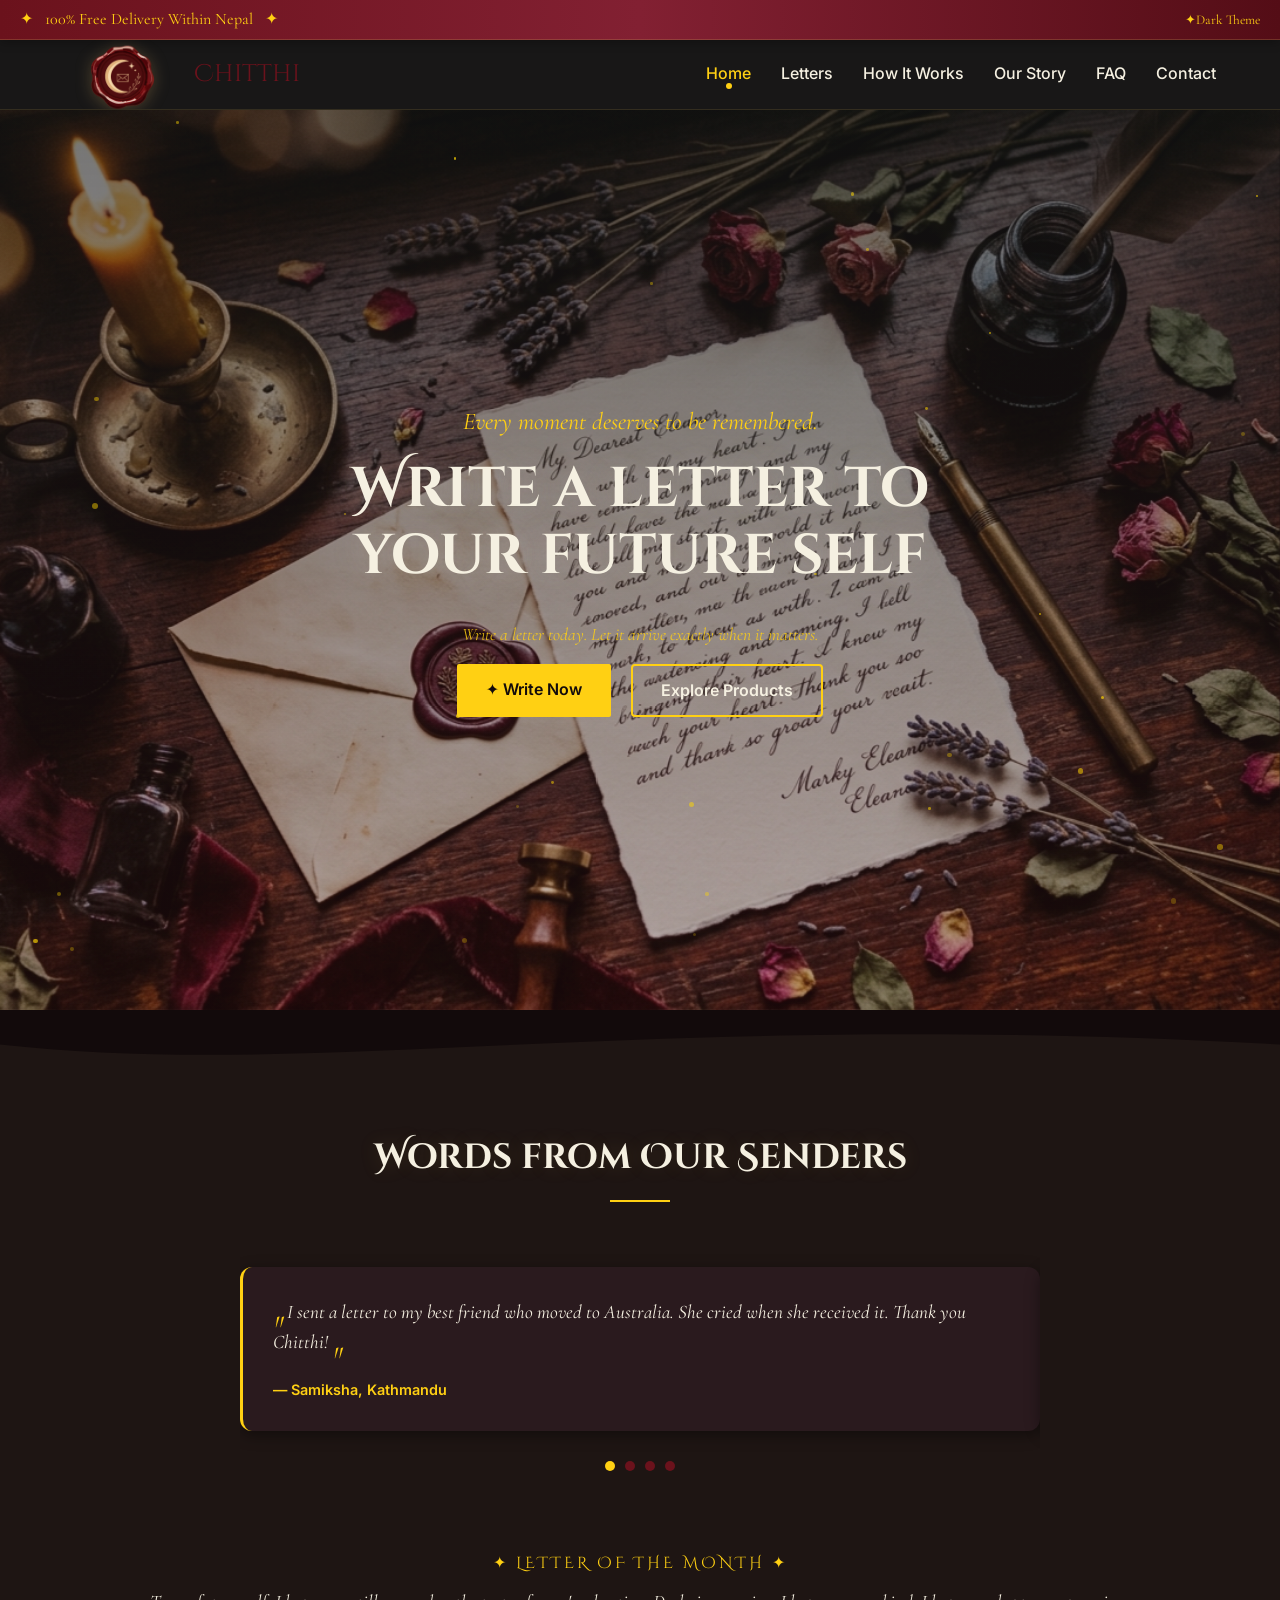
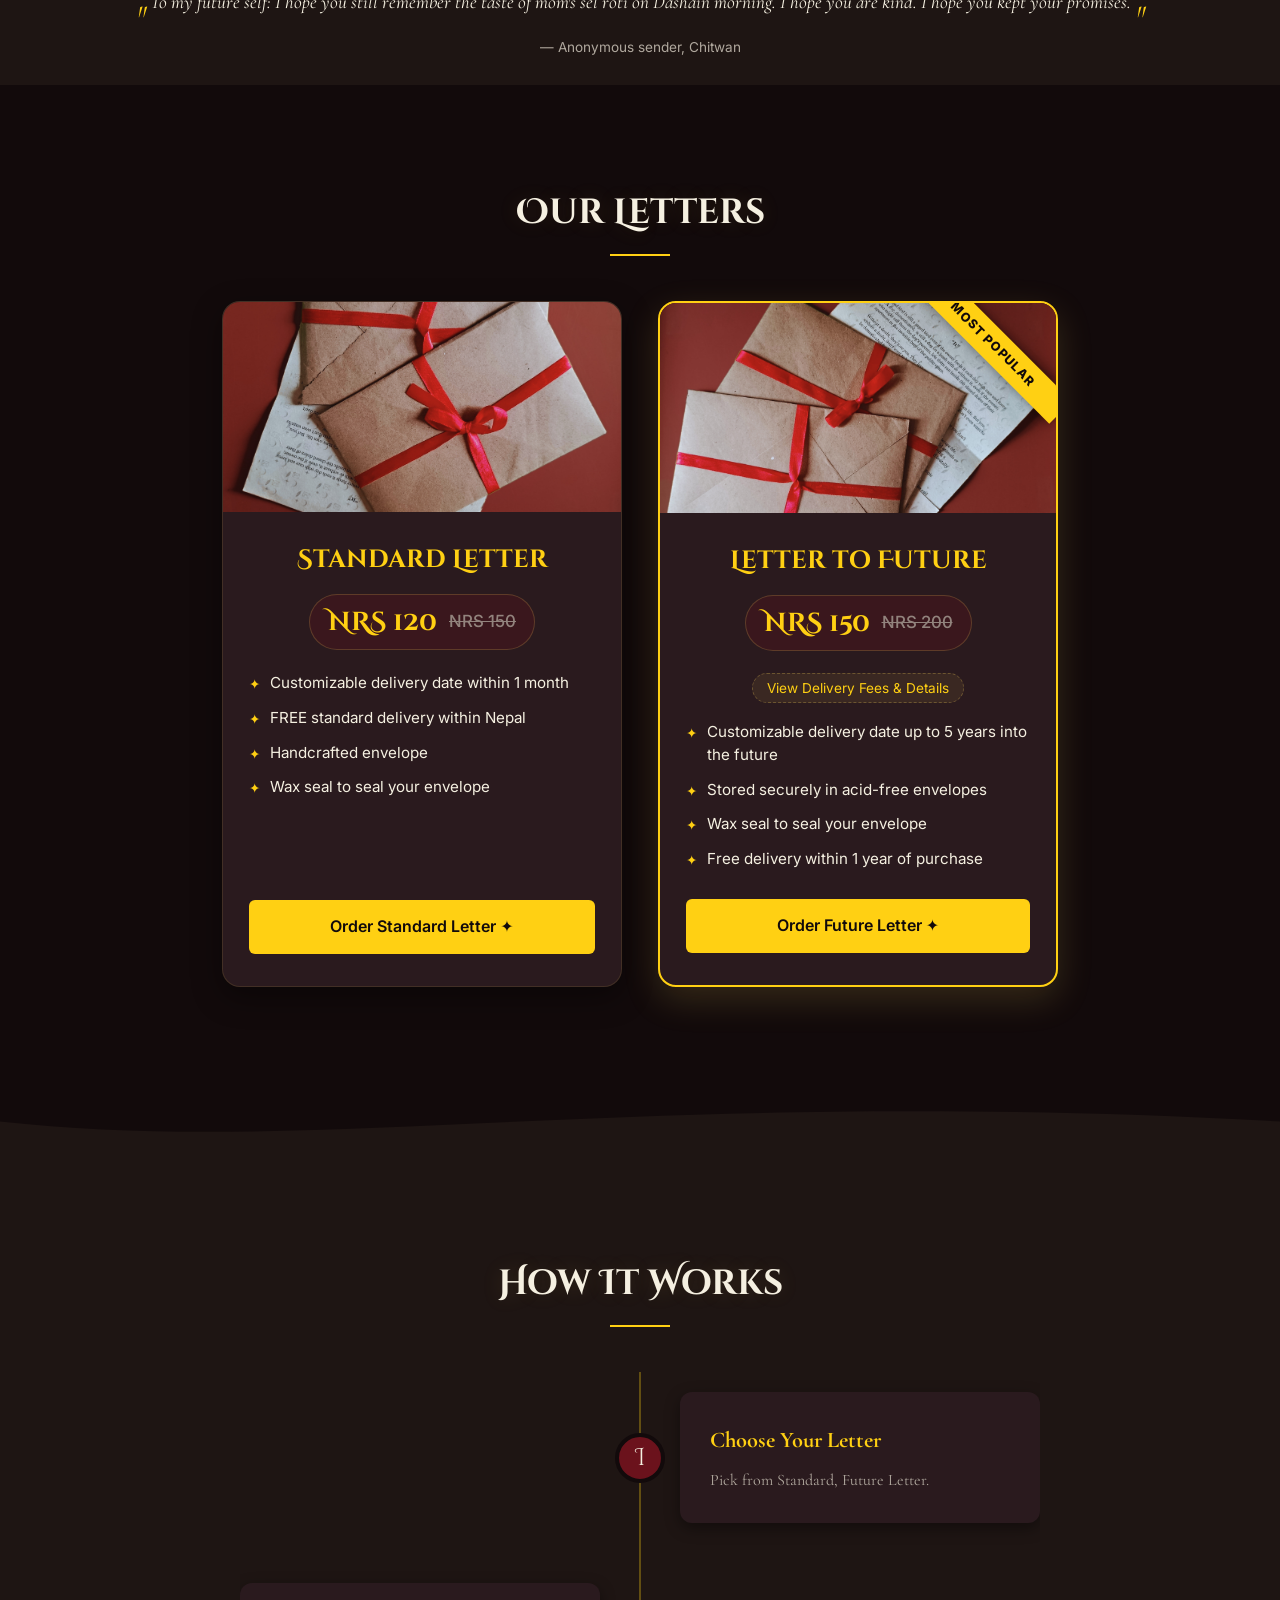
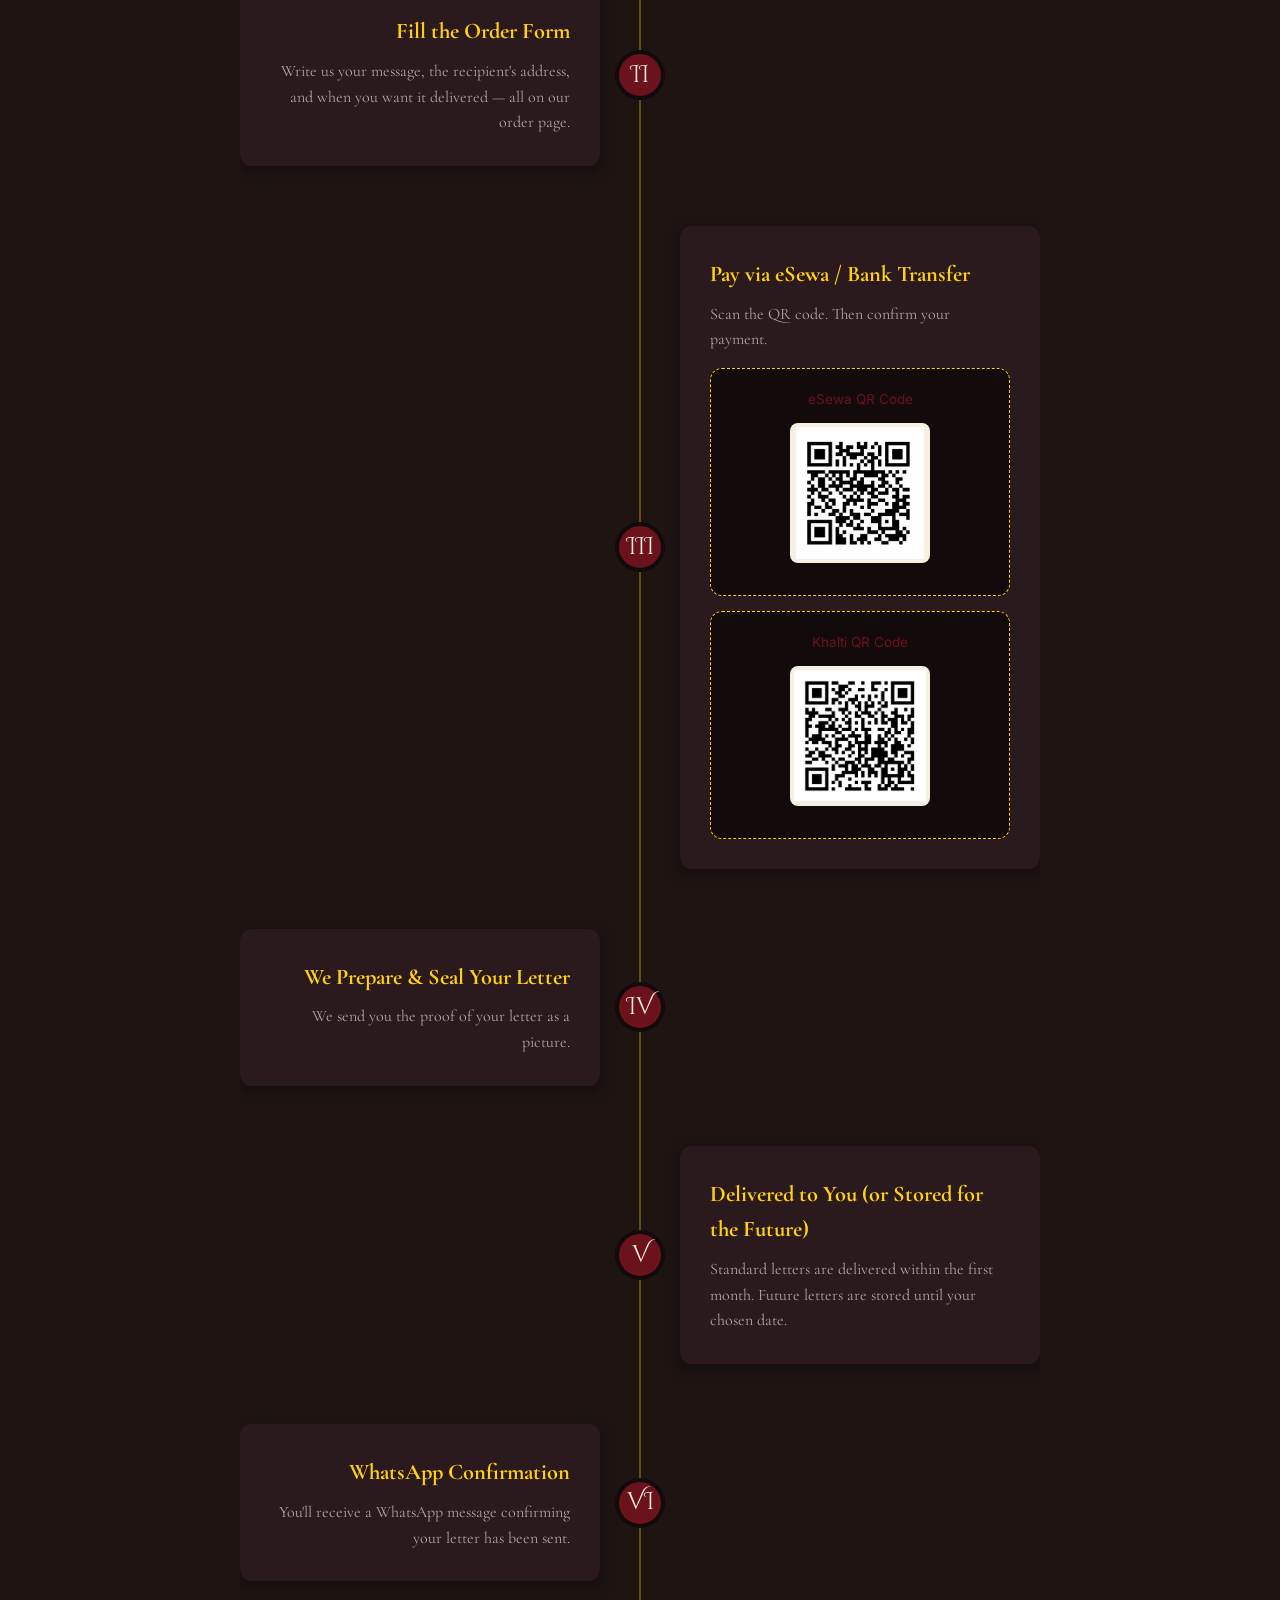
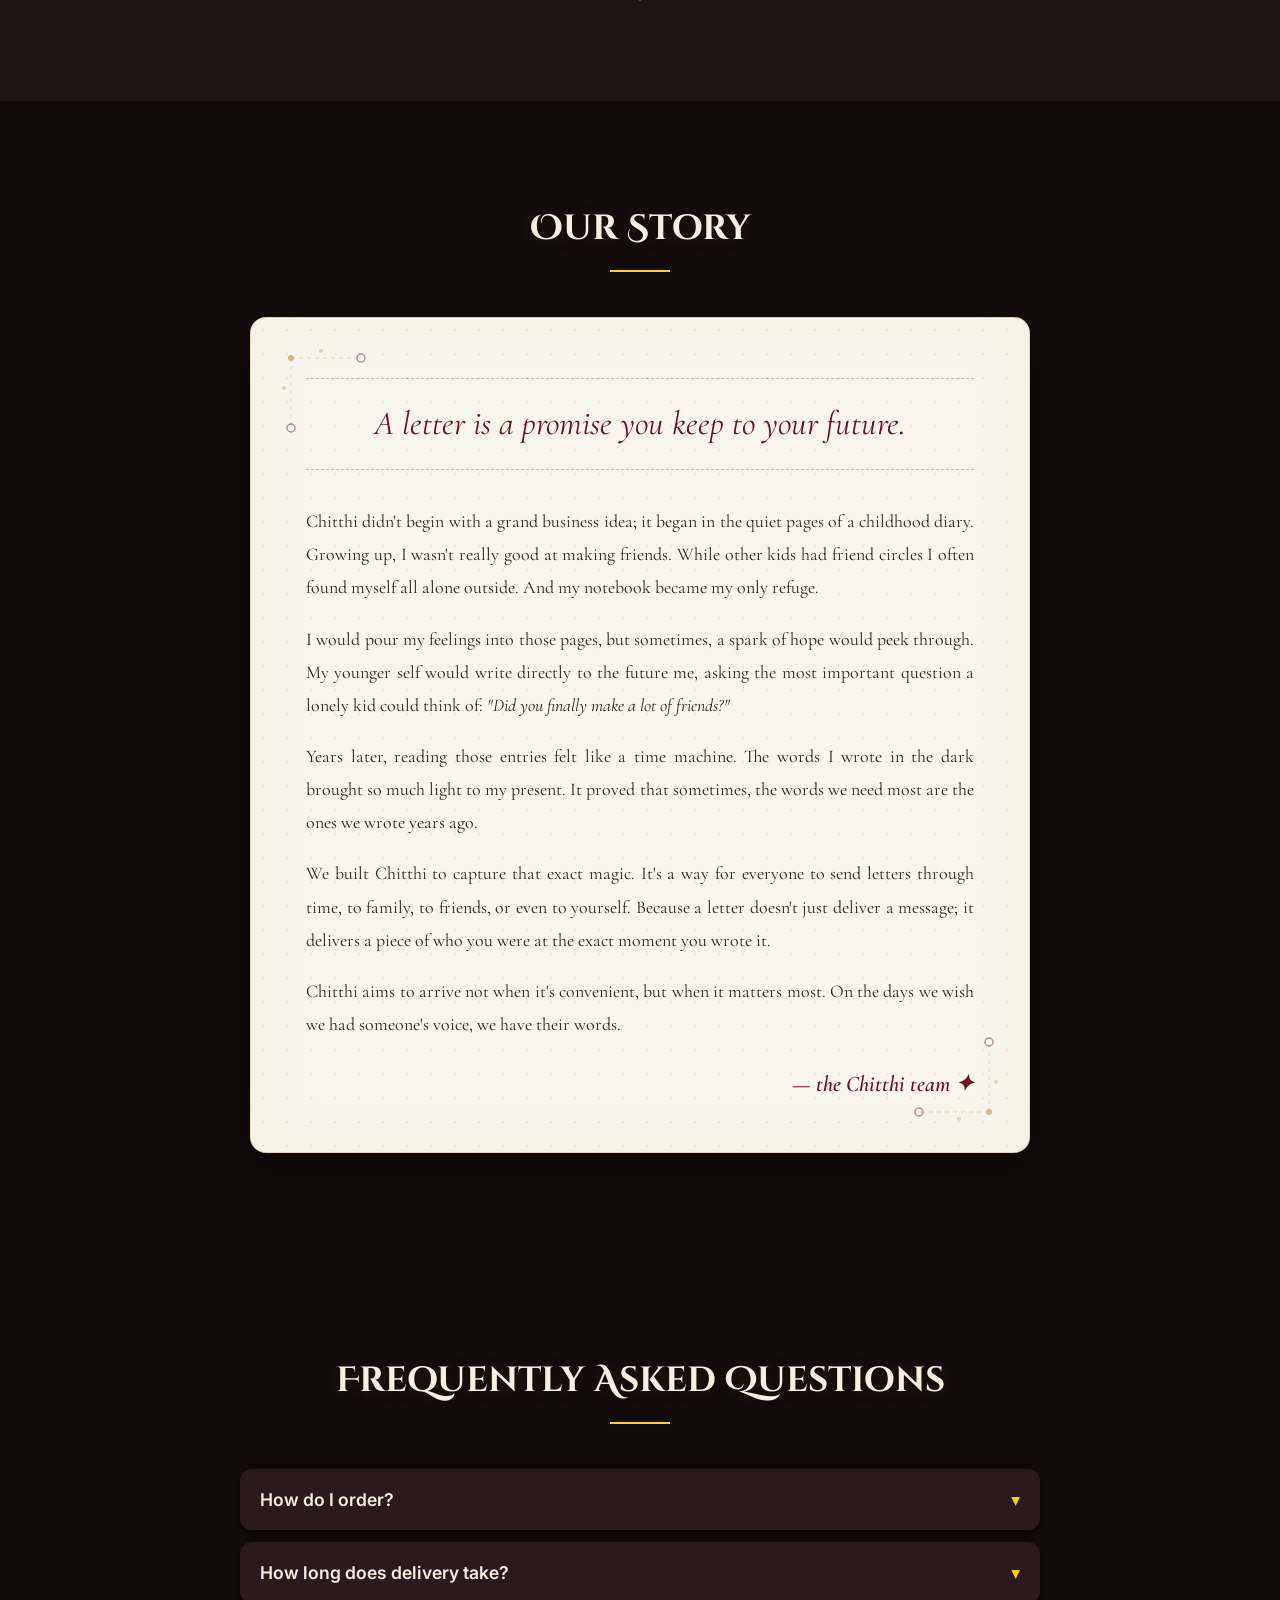
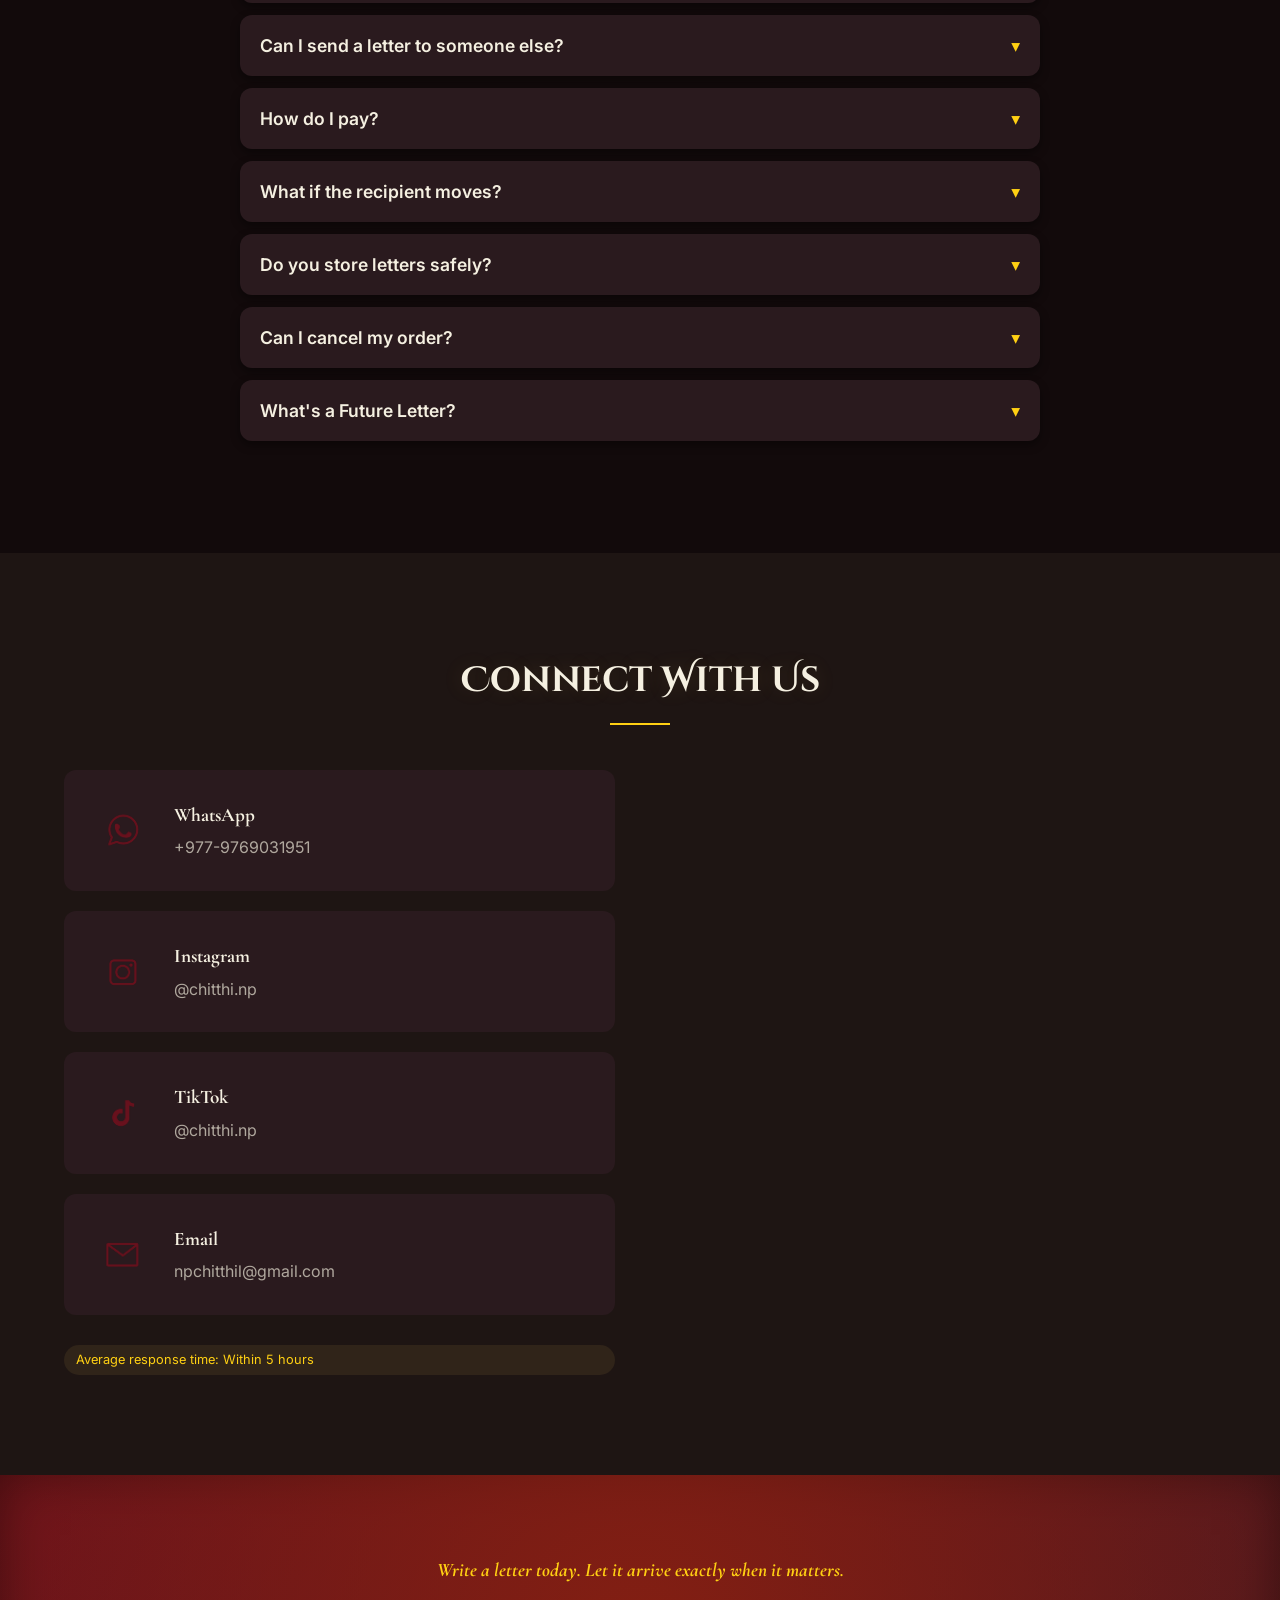
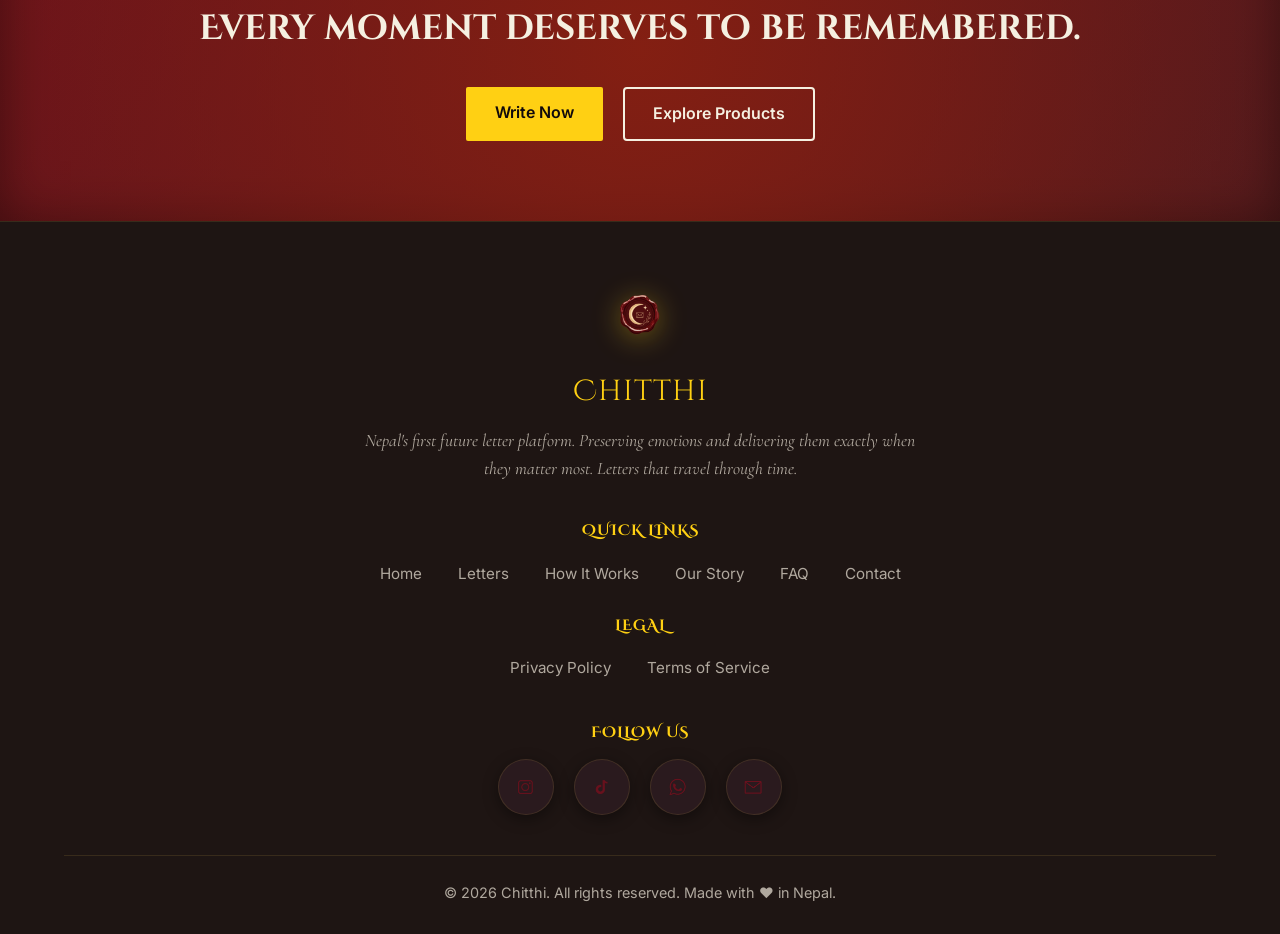
==== commit 9e380ef8: "1st" ====
--- a/index.html
+++ b/index.html
@@ -62,7 +62,7 @@
         <a href="#events" class="nav-link"> Events</a>
         <a href="#faq" class="nav-link"> FAQ</a>
         <a href="#contact" class="nav-link"> Contact</a>
-        <a href="https://docs.google.com/forms/d/e/1FAIpQLSeXE-XlCAJ-s8slrYO87vrnRtgQpvL1gcED_u5kqwUm52nQIg/viewform?usp=header" class="btn-order" target="_blank" rel="noopener"> ORDER NOW</a>
+        <a href="order.html" class="btn-order"> ORDER NOW</a>
     </div>
 
     <!-- ========================================
@@ -78,7 +78,7 @@
                 Write a letter today. Let it arrive exactly when it matters.
             </p>
             <div class="hero-actions">
-                <a href="https://docs.google.com/forms/d/e/1FAIpQLSeXE-XlCAJ-s8slrYO87vrnRtgQpvL1gcED_u5kqwUm52nQIg/viewform?usp=header" class="btn-primary" target="_blank" rel="noopener">✦ Write Now</a>
+                <a href="order.html" class="btn-primary">✦ Write Now</a>
                 <a href="#letters" class="btn-secondary">Explore Products</a>
             </div>
         </div>
@@ -165,7 +165,7 @@
                             <li>Handcrafted envelope</li>
                             <li>Wax seal to seal your envelope</li>
                         </ul>
-                        <a href="https://docs.google.com/forms/d/e/1FAIpQLSeXE-XlCAJ-s8slrYO87vrnRtgQpvL1gcED_u5kqwUm52nQIg/viewform?usp=header" class="btn-primary" target="_blank" rel="noopener">Order Standard Letter ✦</a>
+                        <a href="order.html?type=standard" class="btn-primary">Order Standard Letter ✦</a>
                     </div>
                 </div>
 
@@ -188,7 +188,7 @@
                             <li>Wax seal to seal your envelope</li>
                             <li>Free delivery within 1 year of purchase</li>
                         </ul>
-                        <a href="https://docs.google.com/forms/d/e/1FAIpQLSfTphD-9ga14N4Lbln6pPpmBJzSQAGEXHl5ybI_IGTFLZcdPg/viewform?usp=header" class="btn-primary" target="_blank" rel="noopener">Order Future Letter ✦</a>
+                        <a href="order.html?type=future" class="btn-primary">Order Future Letter ✦</a>
                     </div>
                 </div>
 
@@ -223,8 +223,8 @@
                     <div class="timeline-step animate-fade-right stagger-2">
                         <div class="step-number">II</div>
                         <div class="timeline-content">
-                            <h3 class="step-title"> Fill the Google Form</h3>
-                            <p class="step-desc">Write us your message, the recipient's address, and when you want it delivered.</p>
+                            <h3 class="step-title"> Fill the Order Form</h3>
+                            <p class="step-desc">Write us your message, the recipient's address, and when you want it delivered — all on our order page.</p>
                         </div>
                     </div>
 
@@ -385,7 +385,7 @@
                         <span class="faq-icon">▾</span>
                     </button>
                     <div class="faq-answer">
-                        <p>Fill the Google Form with your message and recipient details → Pay via eSewa QR or Bank Transfer → We print, seal, and deliver. That's it!</p>
+                        <p>Click on any "Order" button to go to our order page → Fill in your message, recipient details, and delivery date → Pay via eSewa QR or Khalti → We print, seal, and deliver. That's it!</p>
                     </div>
                 </div>
 
@@ -405,7 +405,7 @@
                         <span class="faq-icon">▾</span>
                     </button>
                     <div class="faq-answer">
-                        <p>Yes! Just fill in their name and address in the Google Form. You can send a letter to anyone in Nepal — friends, family, partners, or even a stranger you want to surprise.</p>
+                        <p>Yes! Just fill in their name and address on our order page. You can send a letter to anyone in Nepal — friends, family, partners, or even a stranger you want to surprise.</p>
                     </div>
                 </div>
 
@@ -415,7 +415,7 @@
                         <span class="faq-icon">▾</span>
                     </button>
                     <div class="faq-answer">
-                        <p>We accept eSewa and Khalti via QR code, as well as direct bank transfers. The QR code and bank details are shown on the payment page and in the Google Form confirmation.</p>
+                        <p>We accept eSewa and Khalti via QR code, as well as direct bank transfers. The QR codes are displayed on our order page for easy scanning.</p>
                     </div>
                 </div>
 
@@ -514,7 +514,7 @@
       <h4 style="color: var(--gold); font-family: var(--font-accent); font-style: italic; font-size: 1.2rem; margin-bottom: 15px;">Write a letter today. Let it arrive exactly when it matters.</h4>
       <h2 style="font-family: var(--font-display); font-size: 2.2rem; color: var(--cream); margin-bottom: 30px;">Every moment deserves to be remembered.</h2>
       <div class="actions" style="display: flex; gap: 20px; justify-content: center; flex-wrap: wrap;">
-          <a href="https://docs.google.com/forms/d/e/1FAIpQLSeXE-XlCAJ-s8slrYO87vrnRtgQpvL1gcED_u5kqwUm52nQIg/viewform?usp=header" class="btn-primary">Write Now</a>
+          <a href="order.html" class="btn-primary">Write Now</a>
           <a href="#letters" class="btn-secondary" style="color: var(--cream); border-color: var(--cream);">Explore Products</a>
       </div>
     </div>
@@ -634,7 +634,7 @@
                 <p>For standard letters, we aim to deliver within the first month of purchase. For scheduled "Future Letters", we guarantee secure vault archiving of the digital draft and commit to physical doorstep dispatch in the weeks leading up to the designated date (up to a 5-year maximum).</p>
 
                 <h3 style="font-family: var(--font-display); color: var(--gold); font-size: 1rem; margin: 25px 0 10px;">3. Word Limit & Calligraphy Surcharges</h3>
-                <p>Standard letters are limited to 2,000 characters. Typing beyond this limit adds an automatic NPR 20 fee, up to a maximum of 4,000 characters total.</p>
+                <p>Standard letters are limited to 1,600 characters. Typing beyond this limit adds an automatic NPR 20 fee, up to a maximum of 4,000 characters total.</p>
 
                 <h3 style="font-family: var(--font-display); color: var(--gold); font-size: 1rem; margin: 25px 0 10px;">4. Prohibited Content</h3>
                 <p>Users are strictly prohibited from writing letters that contain threatening, defamatory, harassing, or illegal content. We reserve the right to flag and cancel any order that violates local laws of Nepal, without issuing a refund.</p>
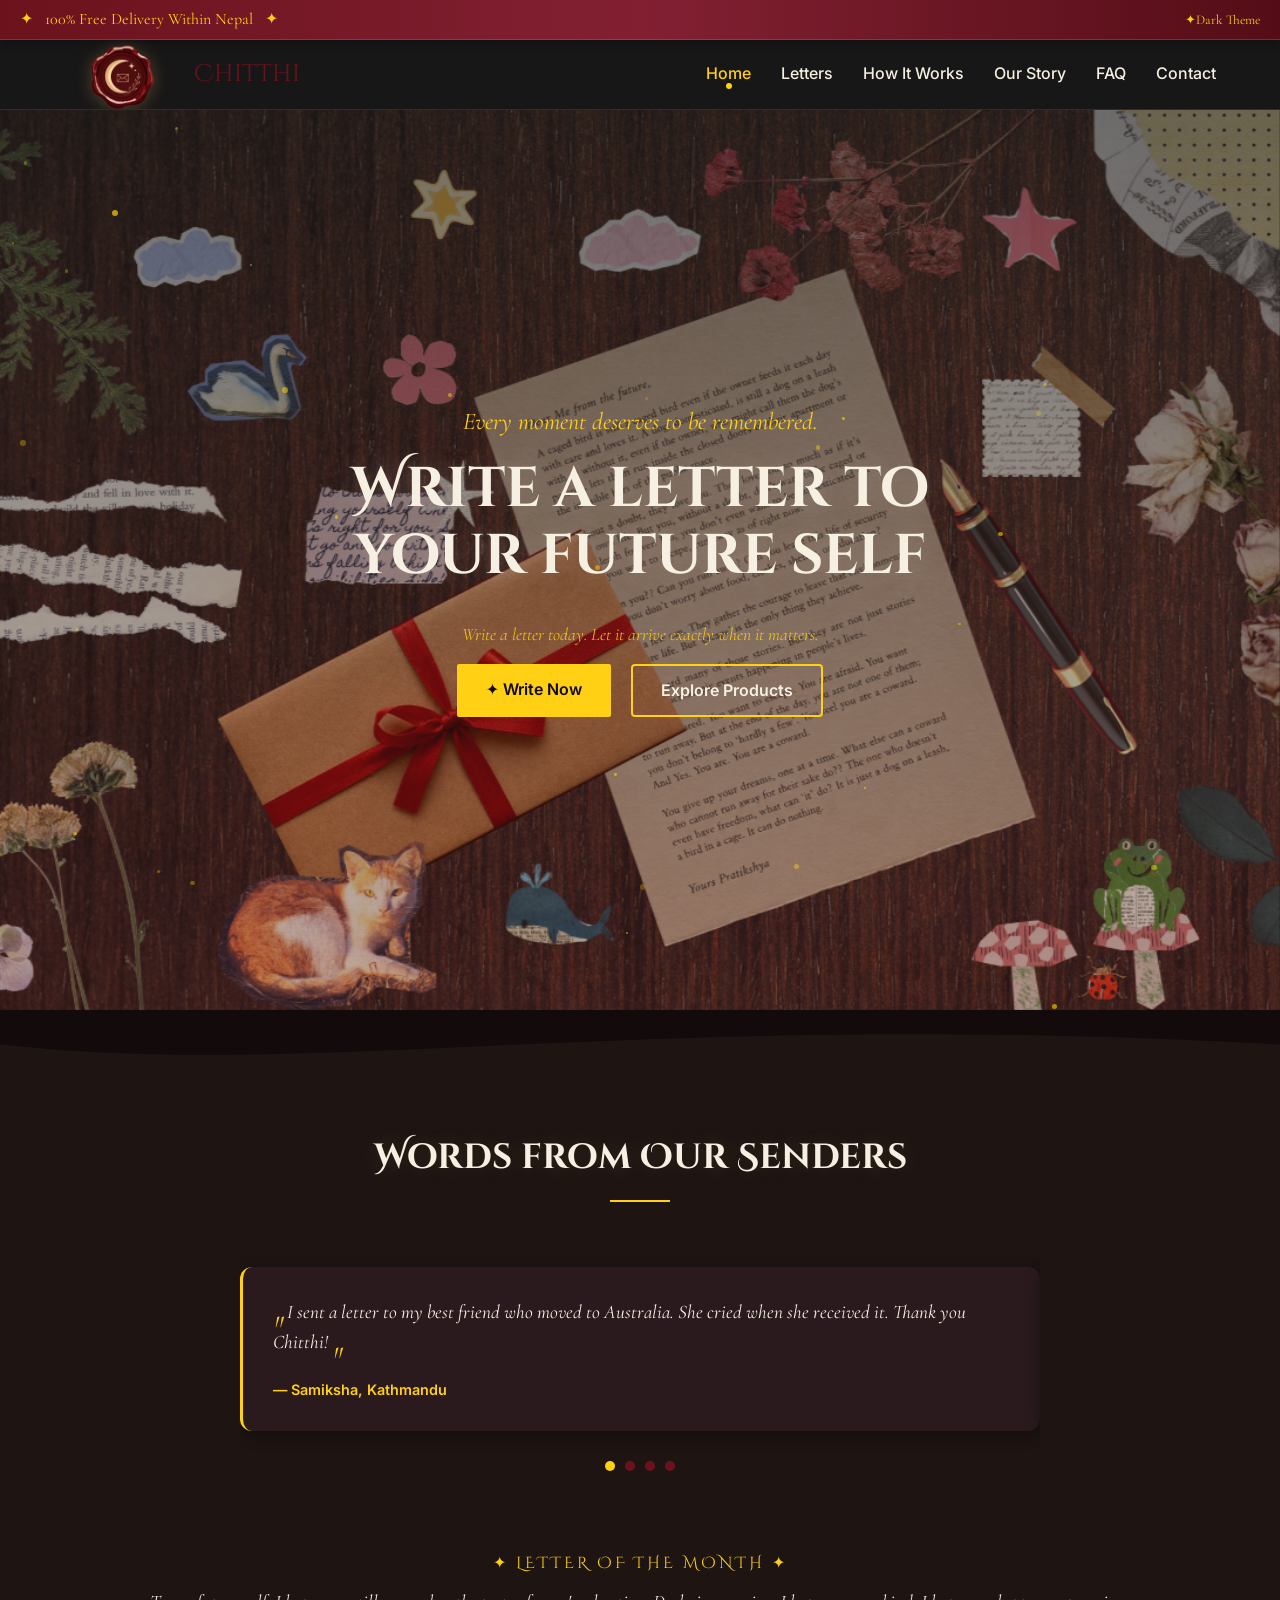
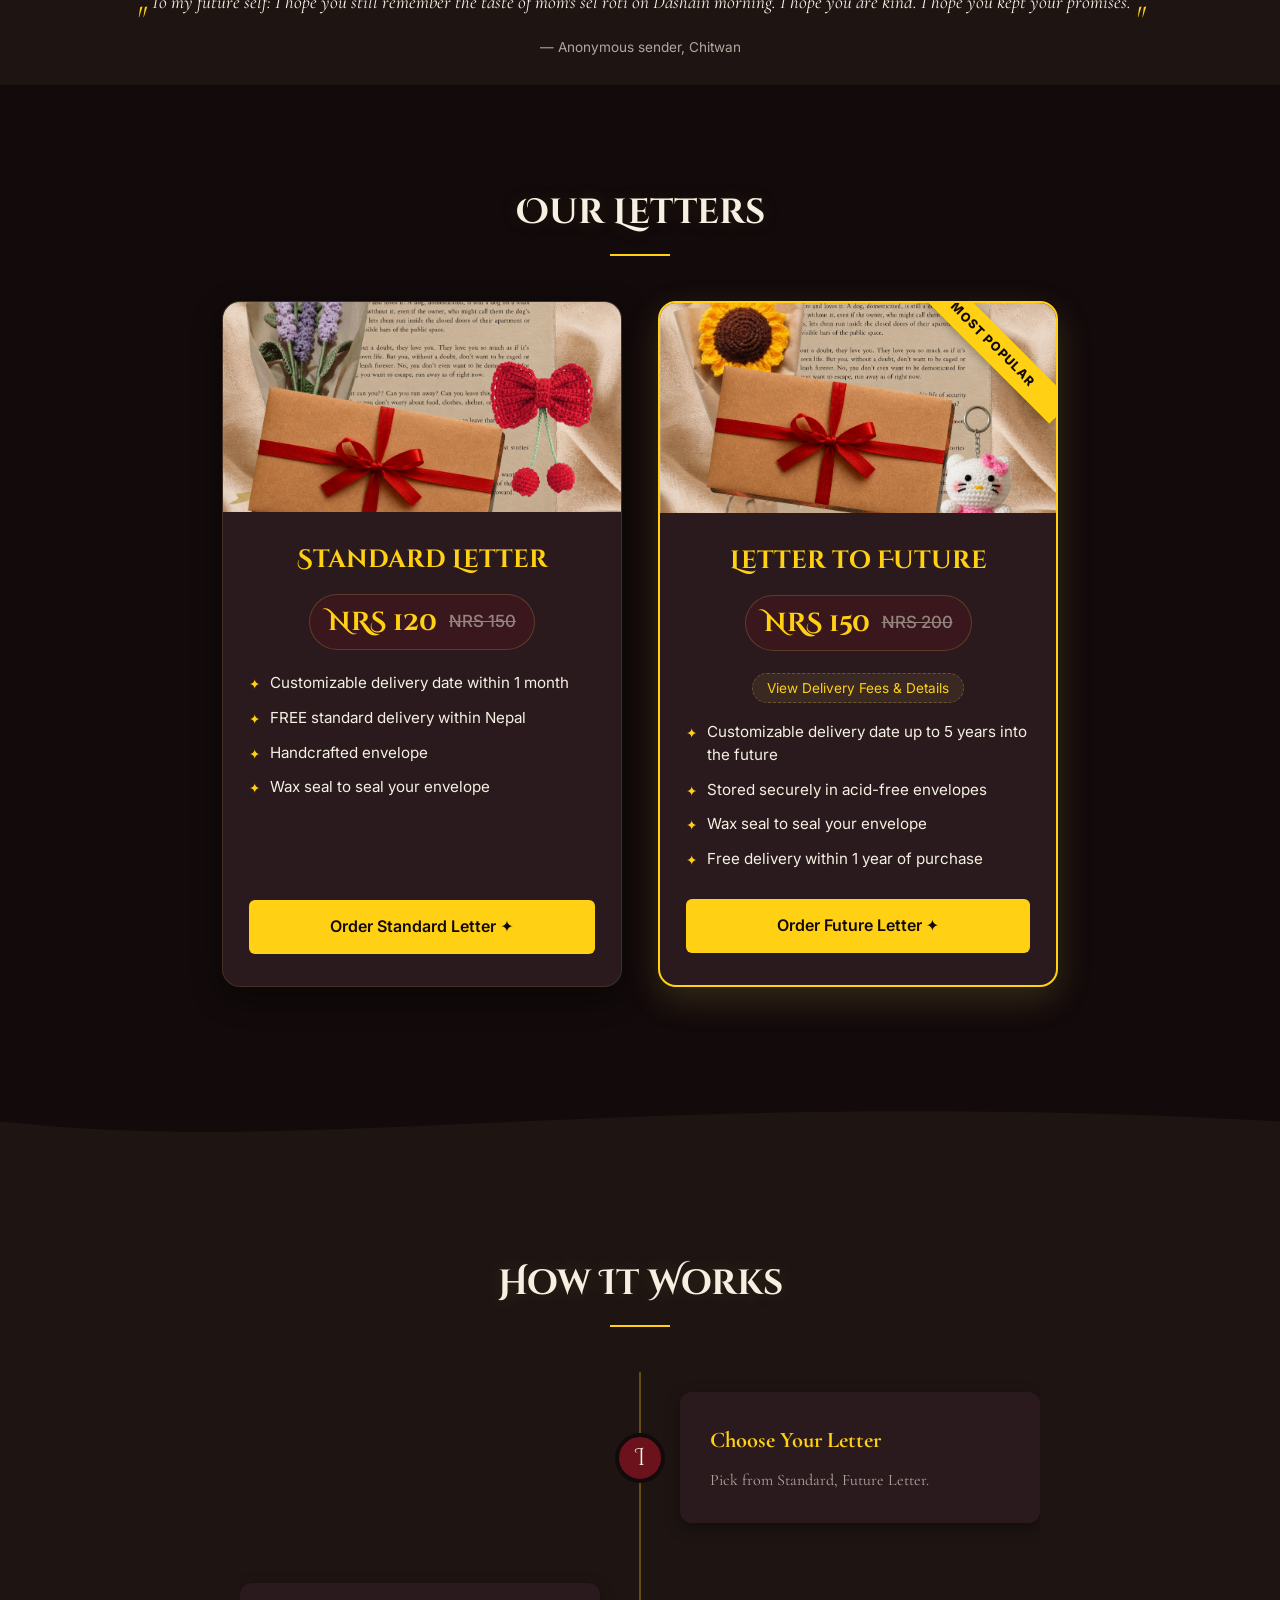
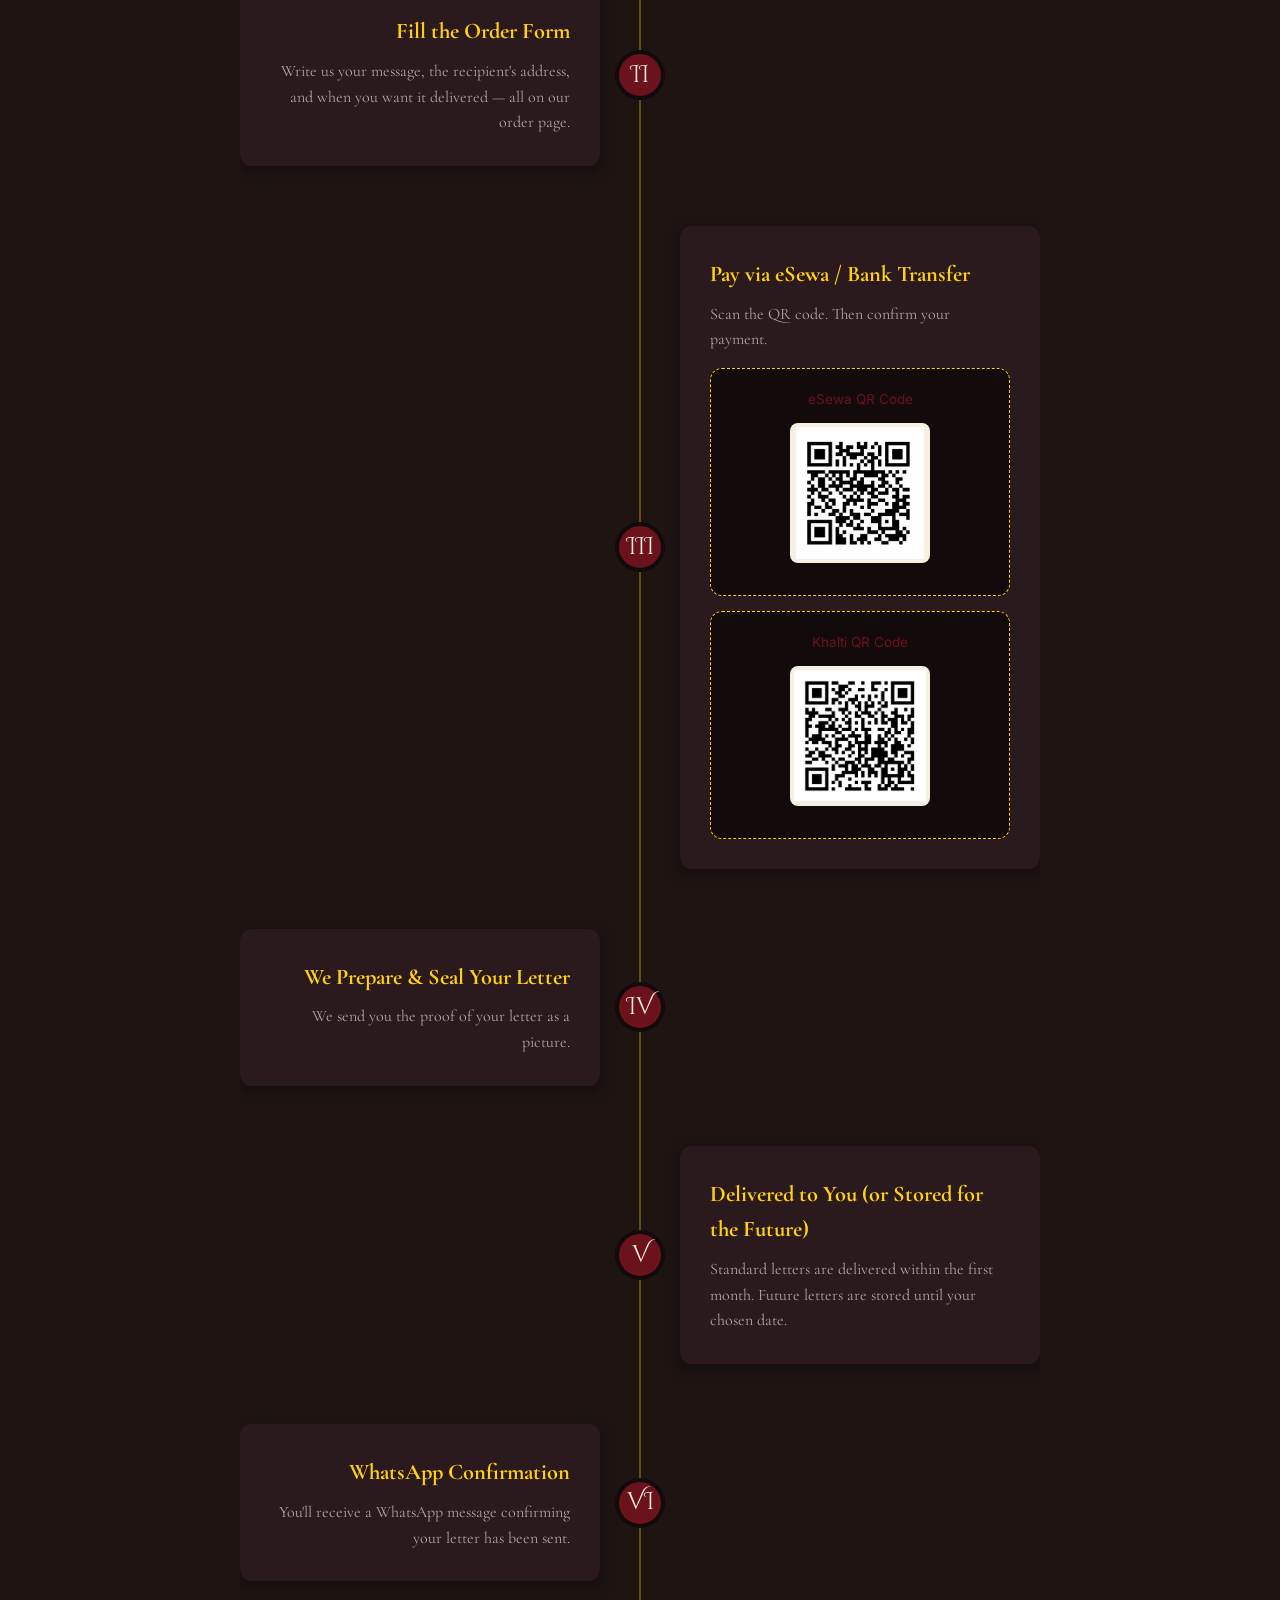
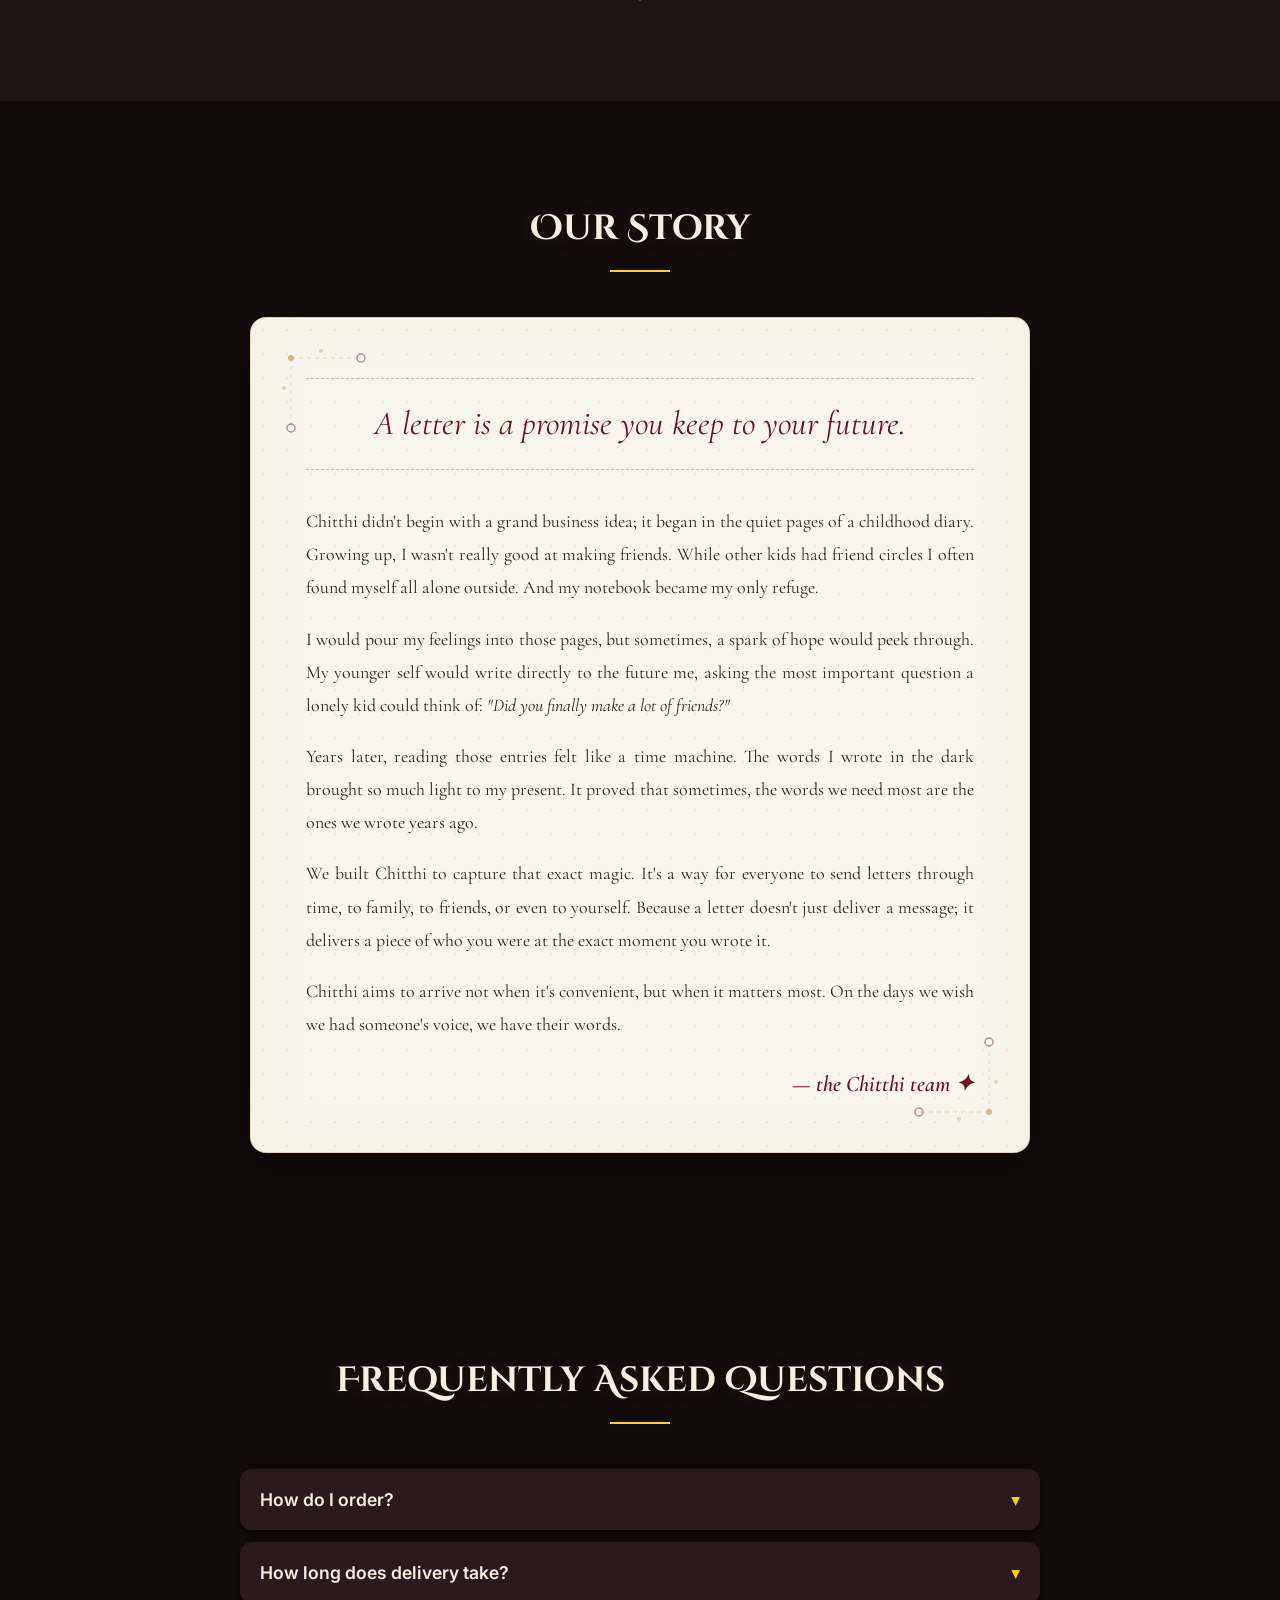
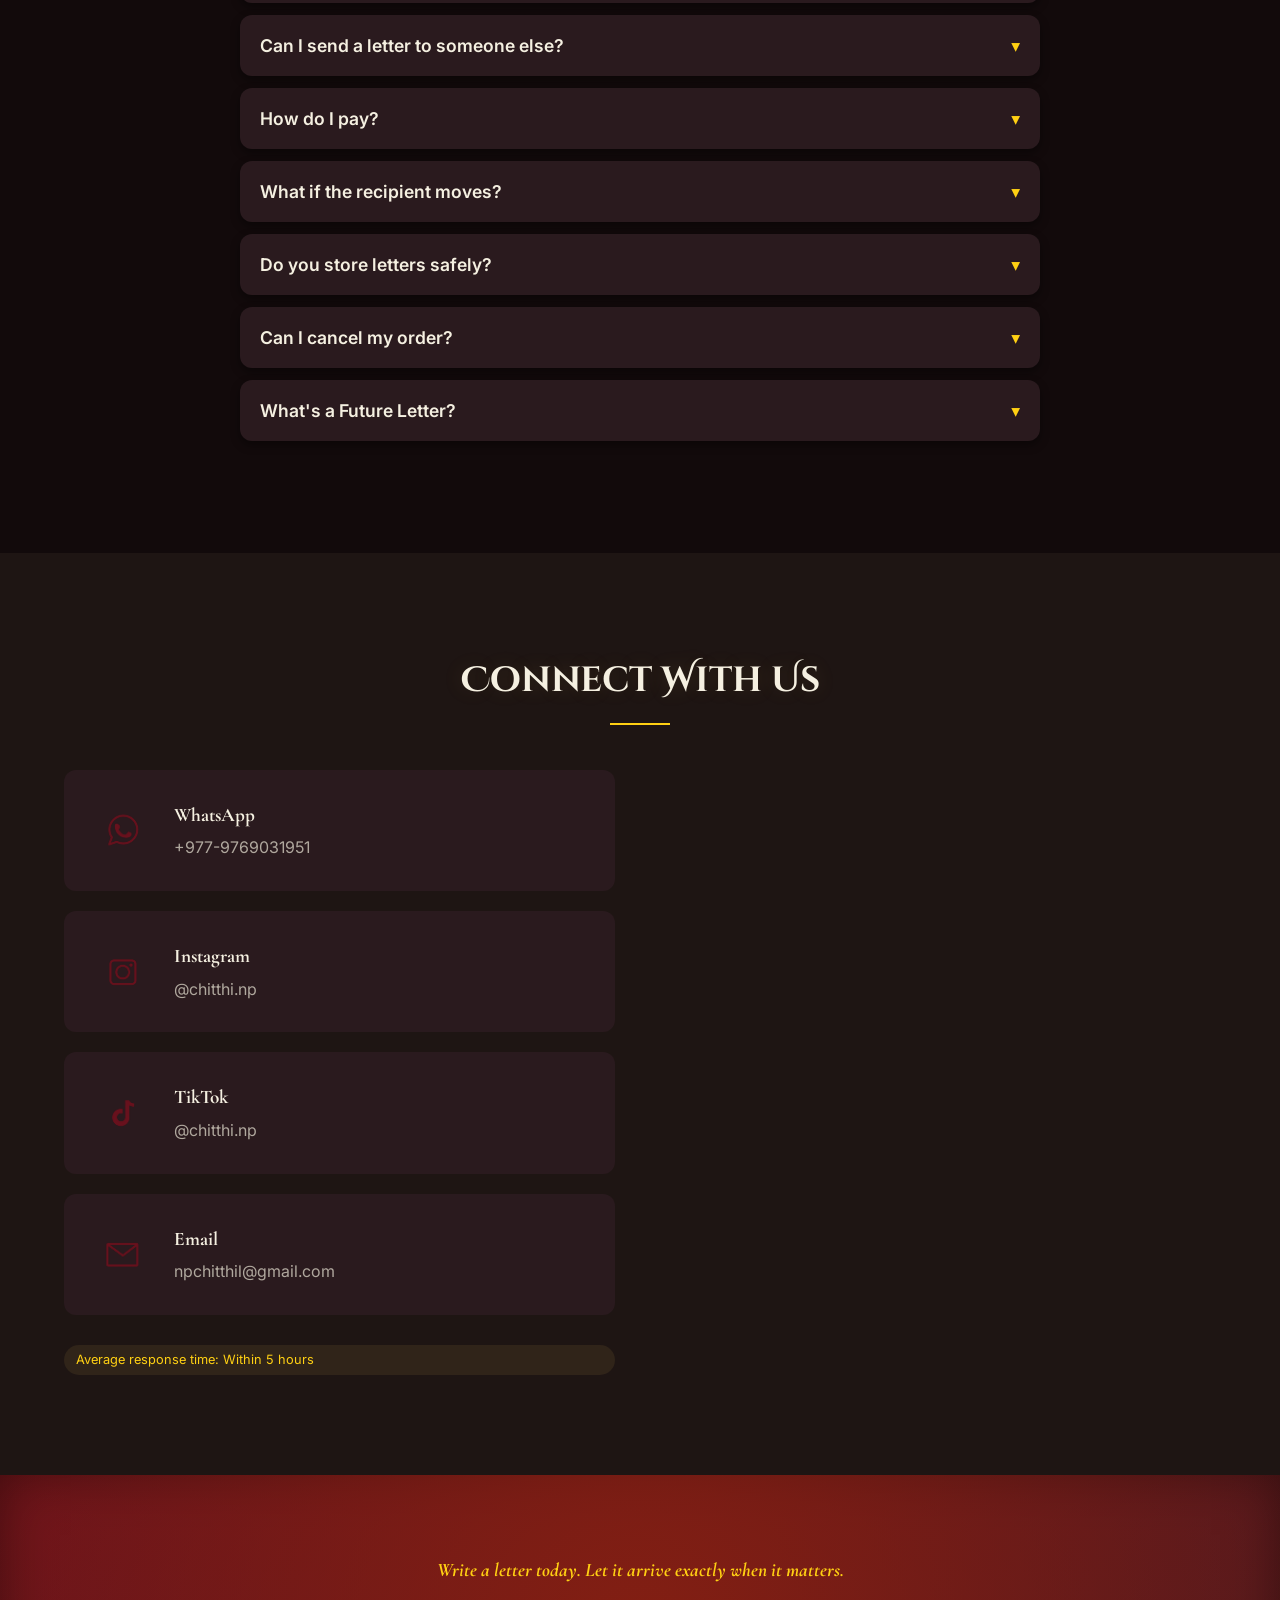
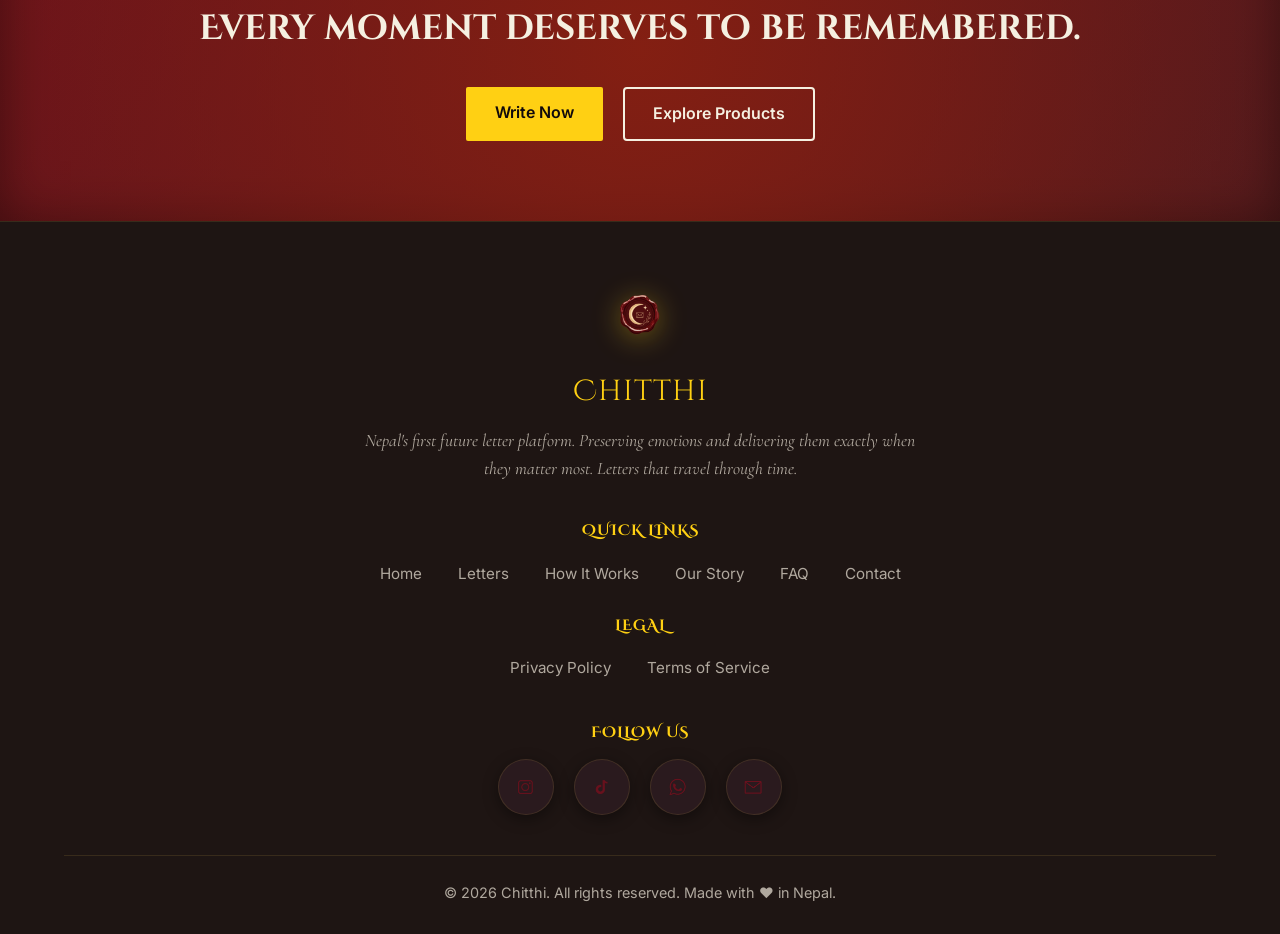
==== commit 6804365b: "image" ====
--- a/index.html
+++ b/index.html
@@ -69,7 +69,7 @@
          SECTION 1: HOME / HERO
          ======================================== -->
     <section id="home" class="hero-section">
-        <div class="hero-bg" style="background-image: url('images/hero_bg.jpg');"></div>
+        <div class="hero-bg" style="background-image: url('images/hero_bg.png');"></div>
         <div class="particles"></div>
         <div class="hero-content animate-on-scroll">
             <p class="hero-subtitle" id="hero-tagline">Every moment deserves to be remembered.</p>
